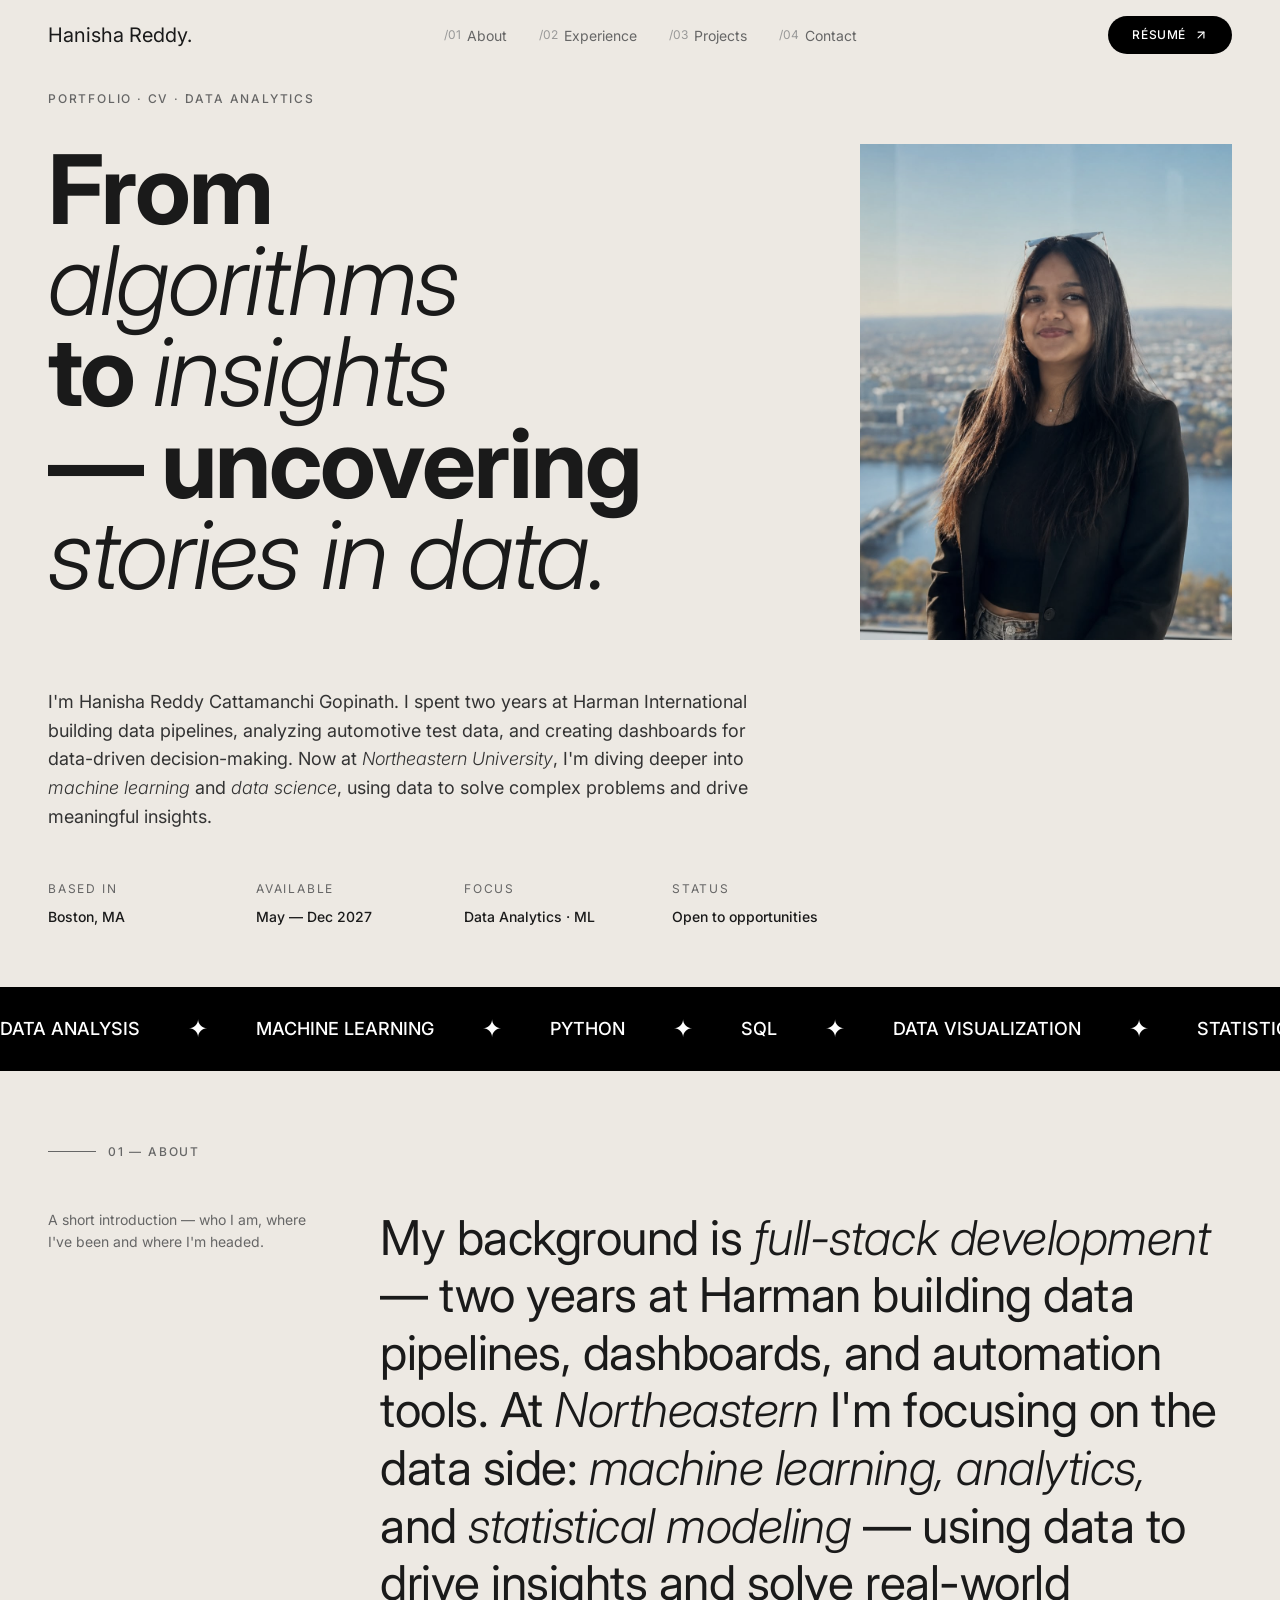
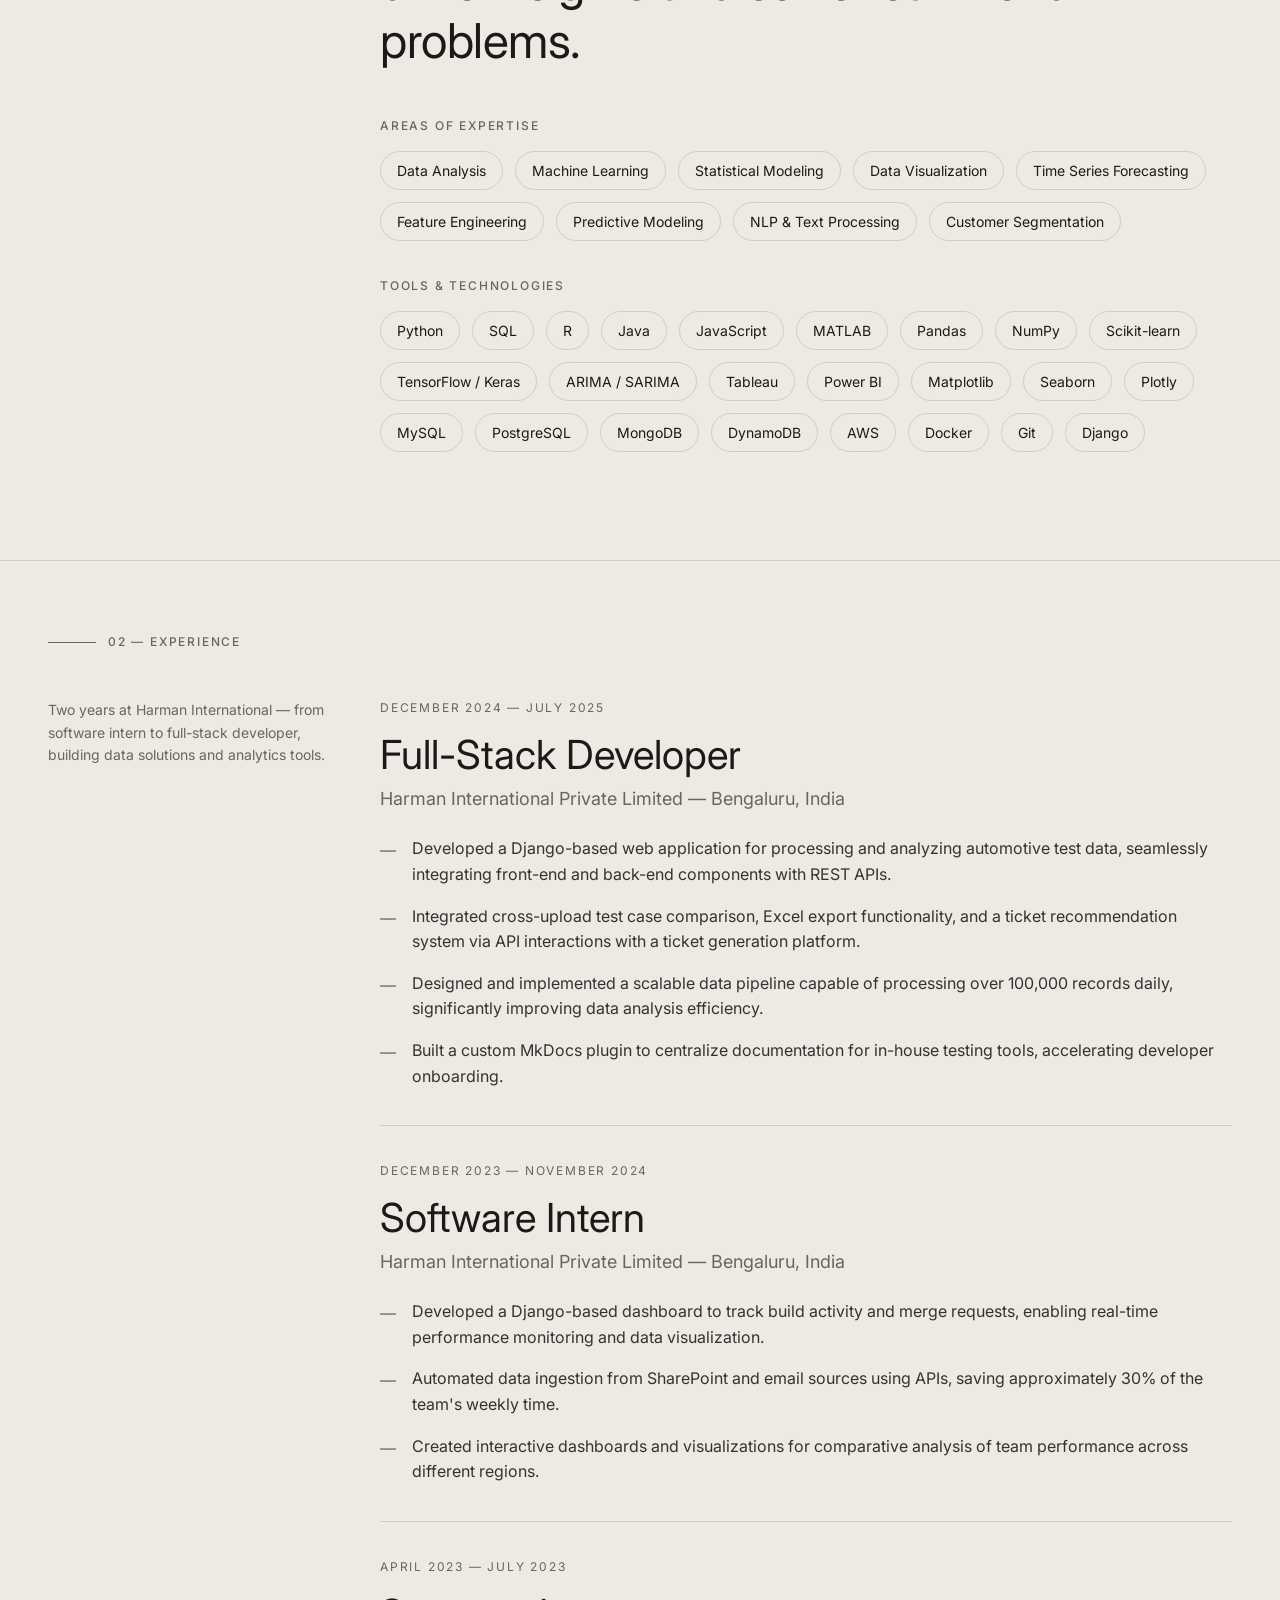
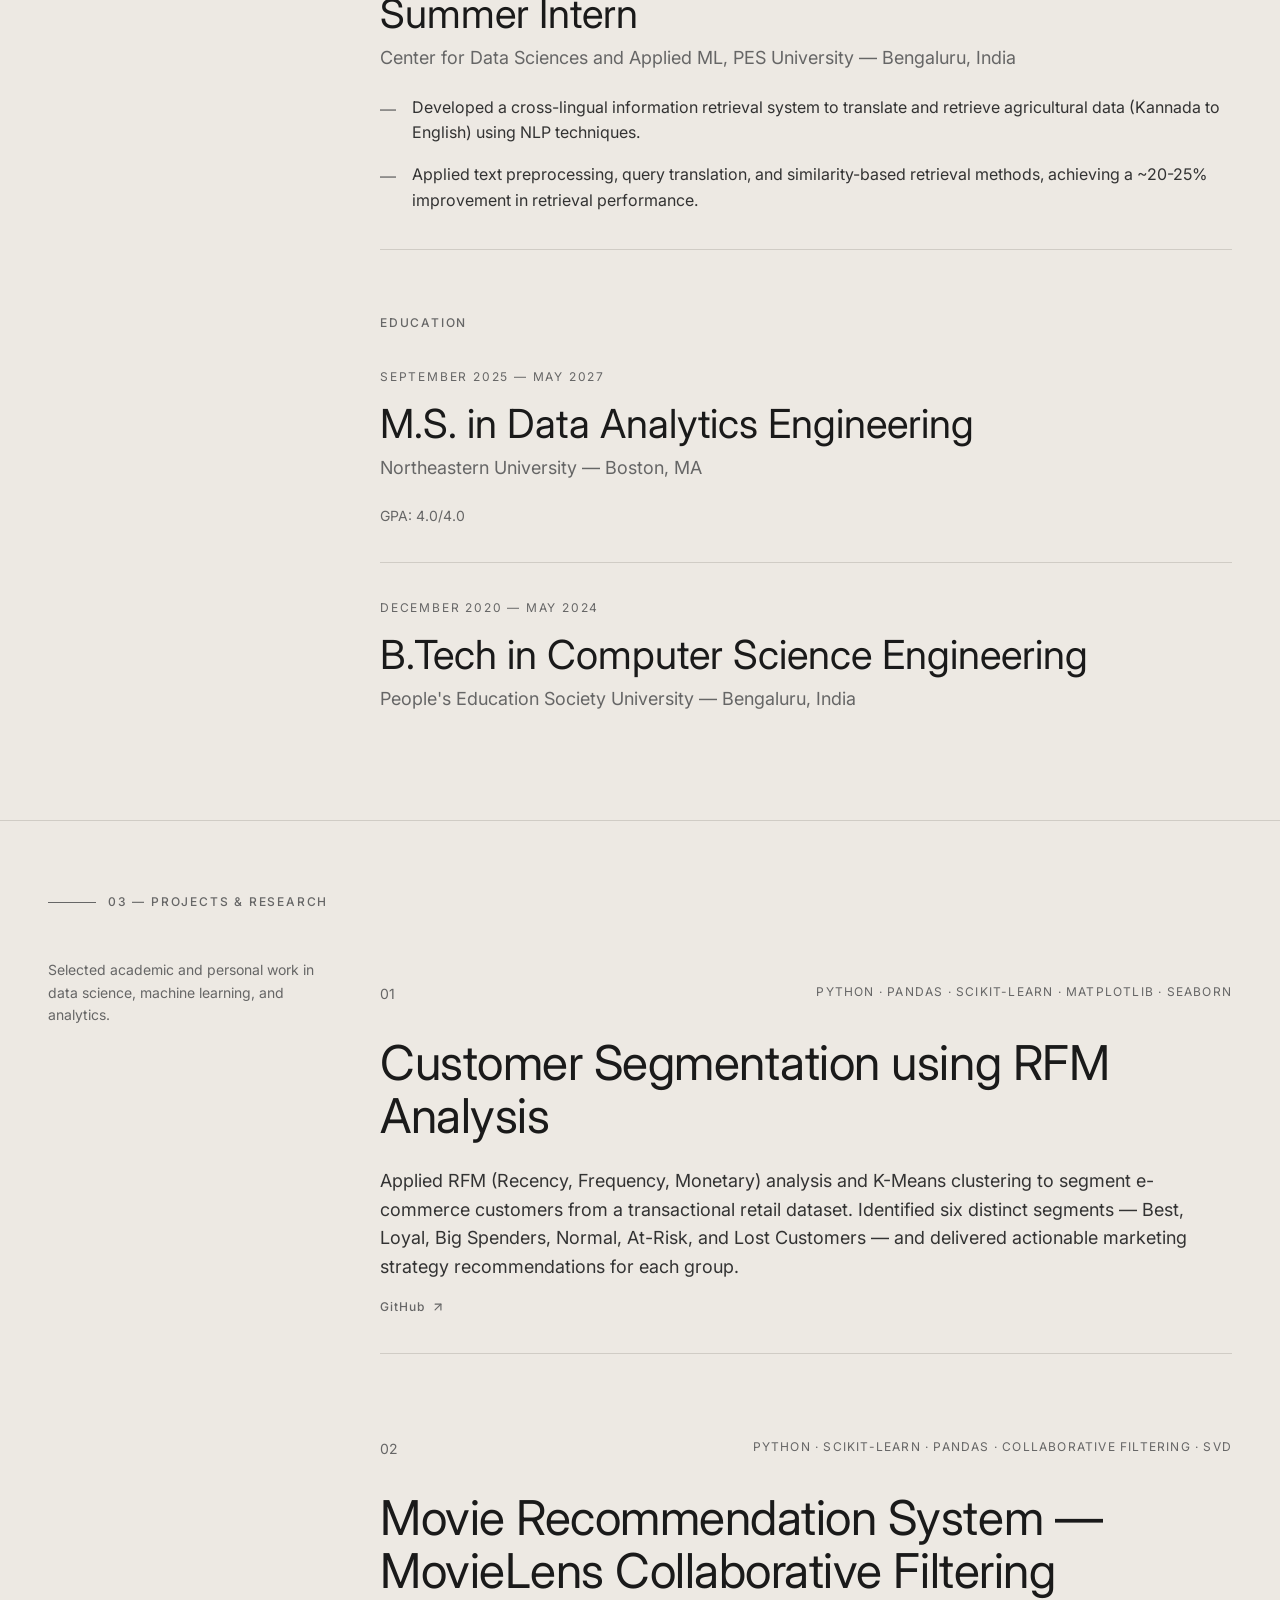
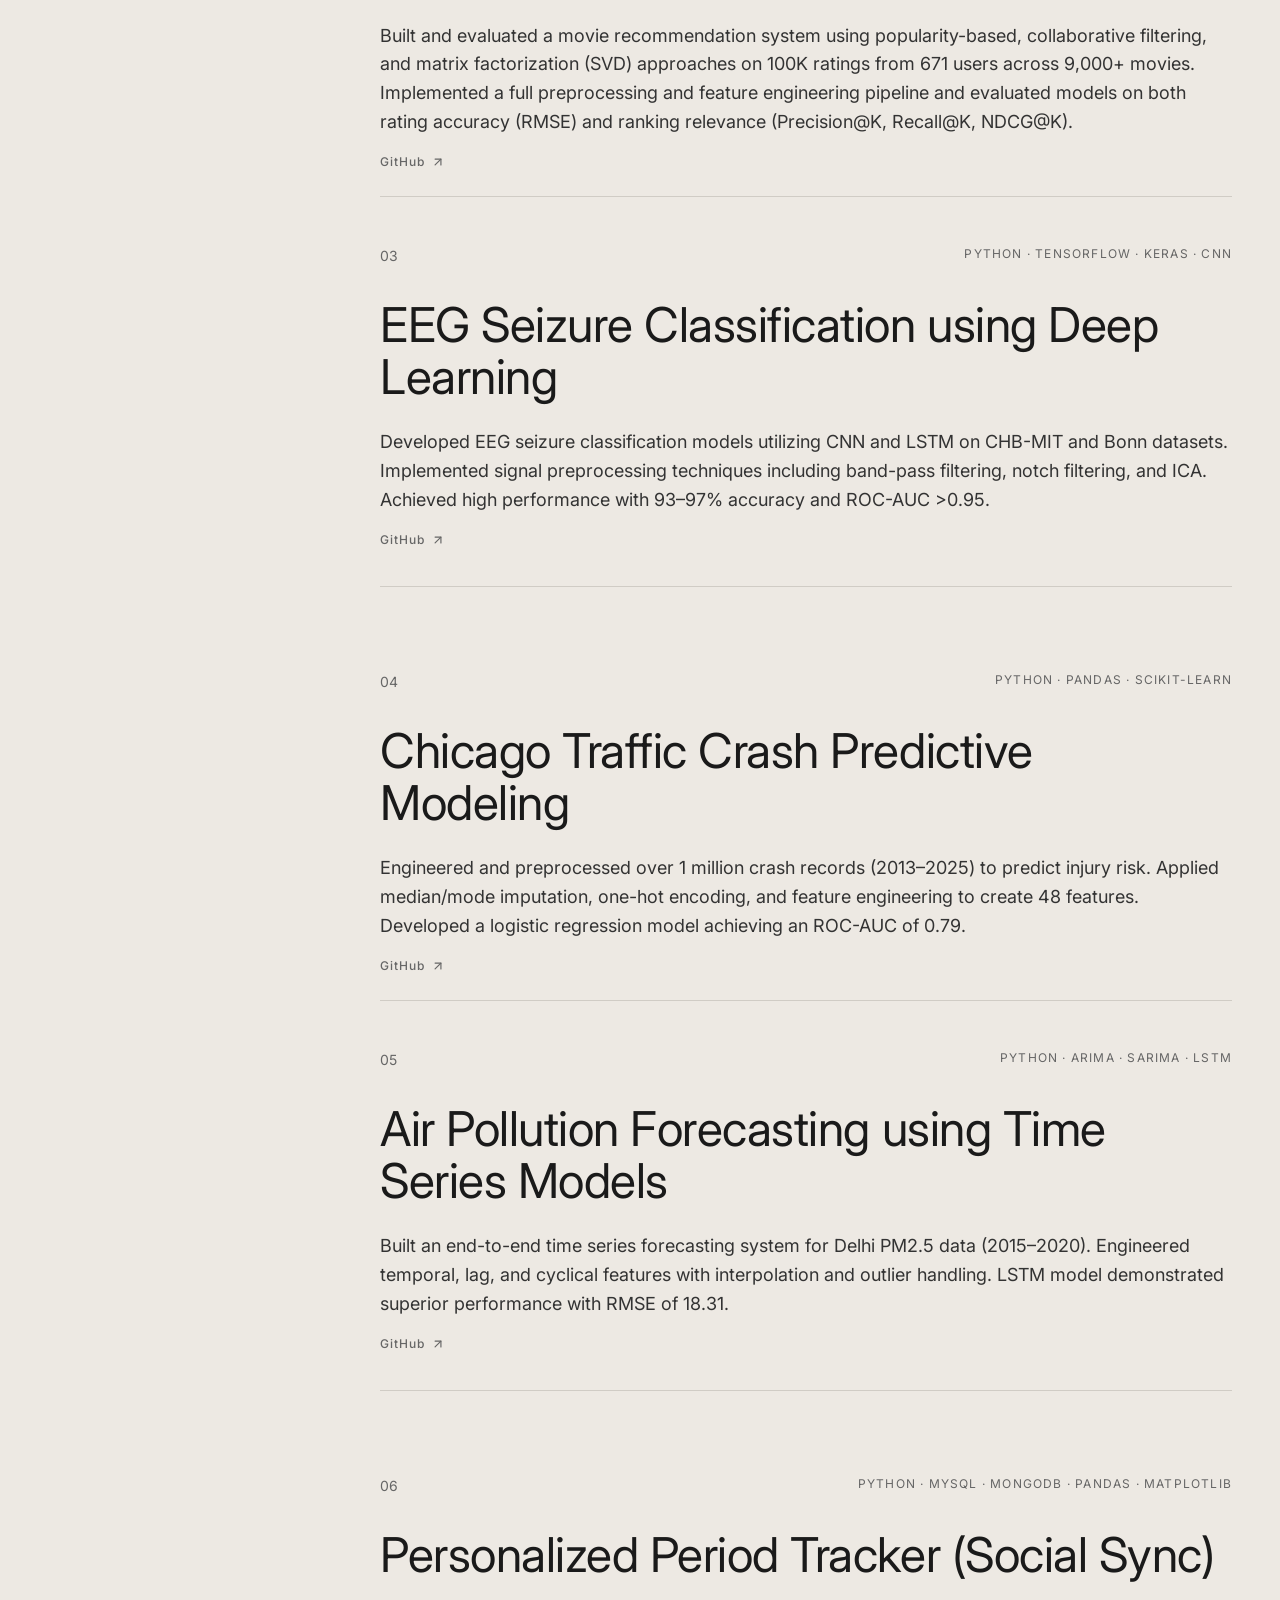
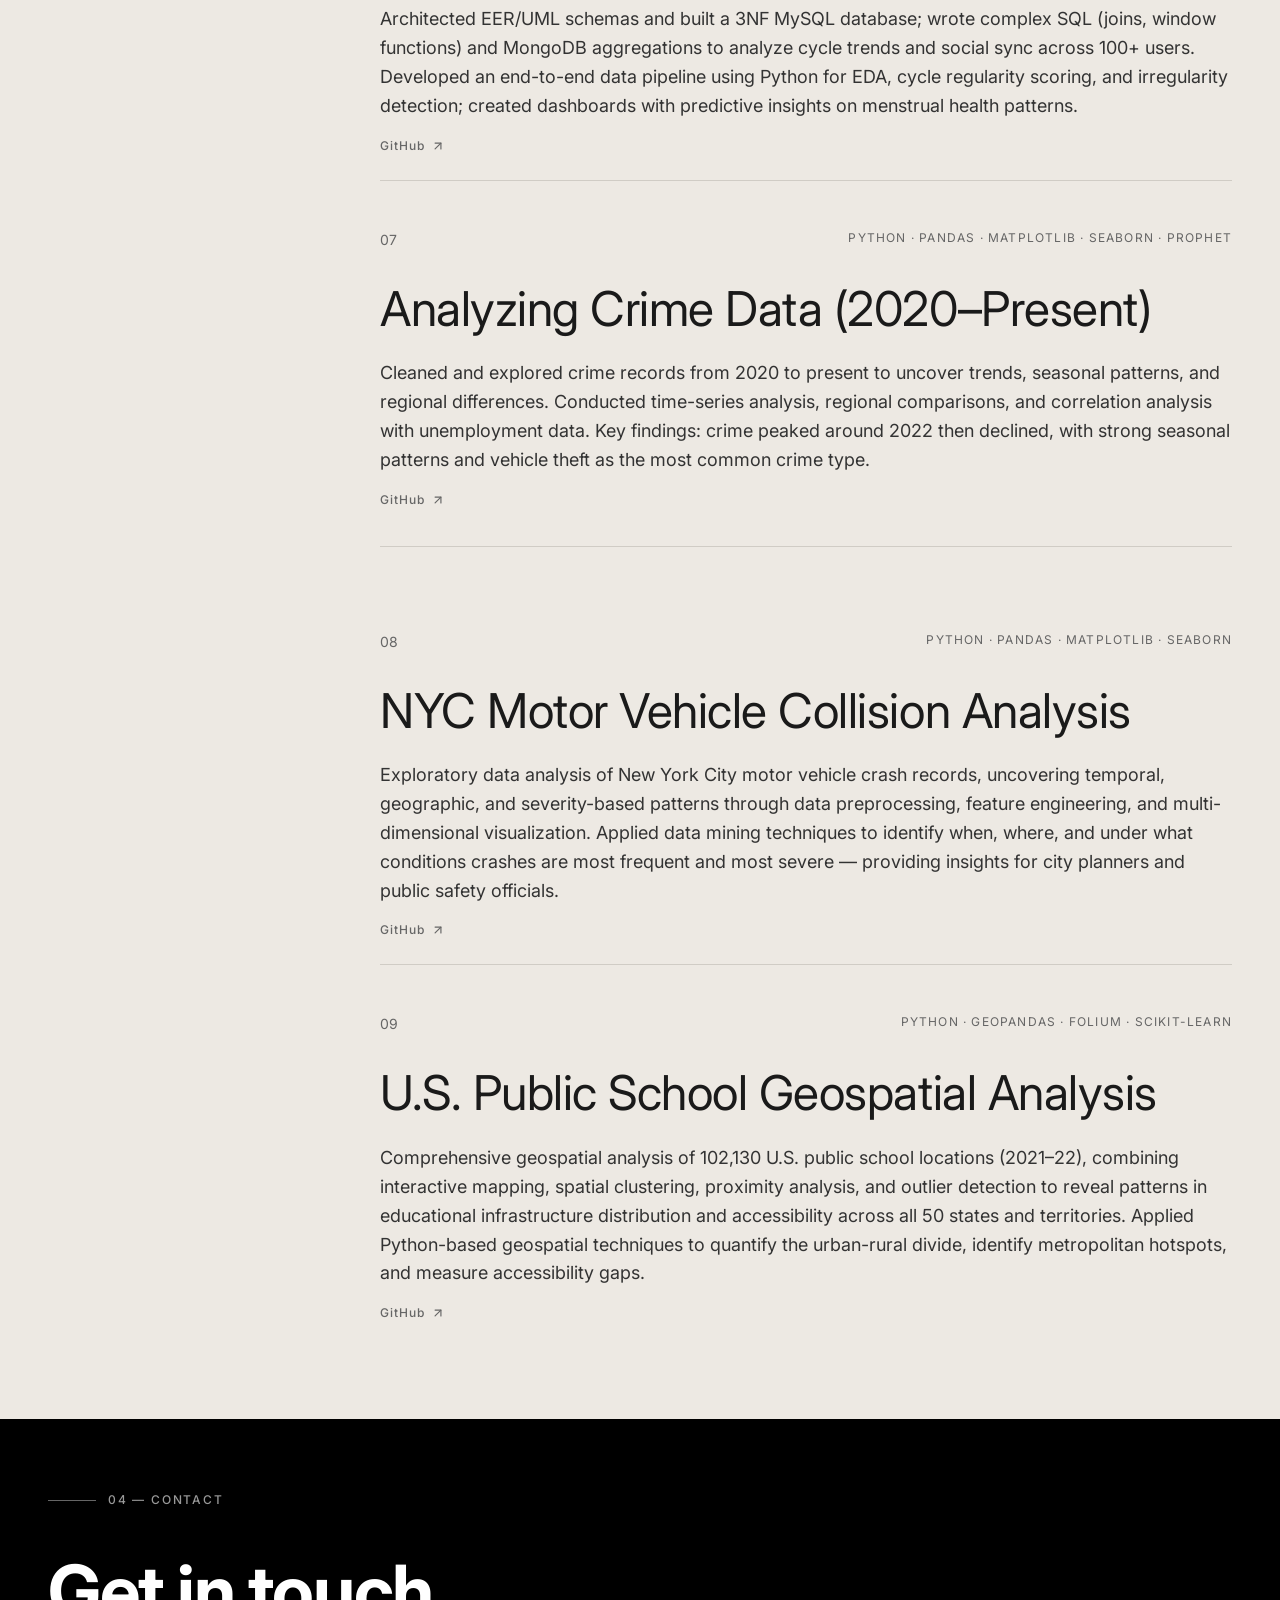
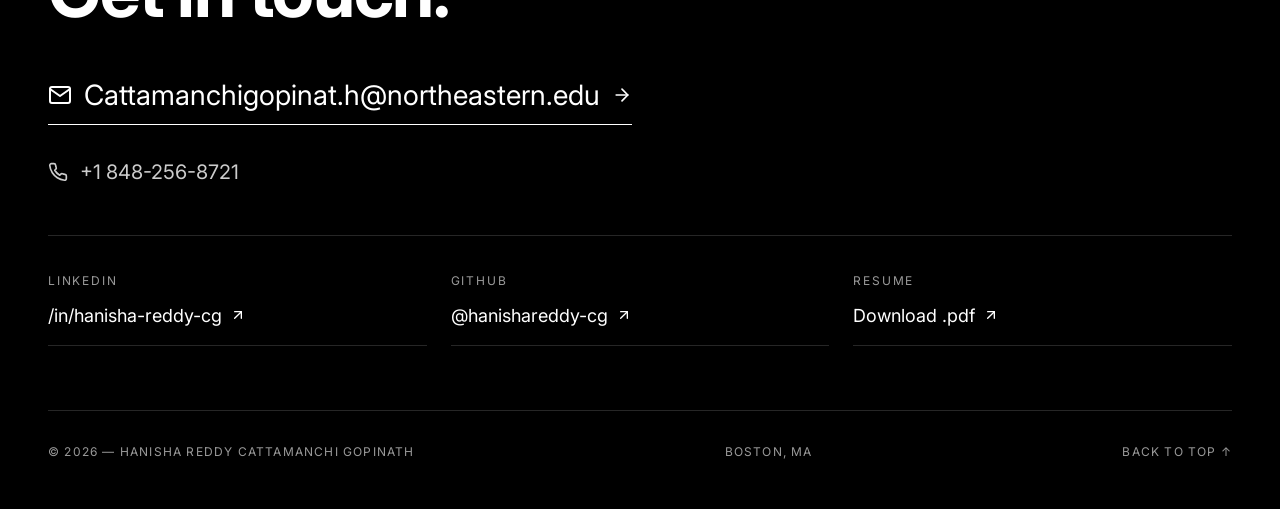
==== index.html @ 9034e862 "move portfolio files to root for GitHub Pages deployment Co-Authored-By: Claude Sonnet 4.6 <noreply@" ====
<!DOCTYPE html>
<html lang="en">
<head>
    <meta charset="UTF-8">
    <meta name="viewport" content="width=device-width, initial-scale=1.0">
    <title>Hanisha Reddy - Data Analyst Portfolio</title>
    <meta name="description" content="Portfolio of Hanisha Reddy Cattamanchi Gopinath - Data Analyst specializing in machine learning, data science, and analytics.">
    <link rel="preconnect" href="https://fonts.googleapis.com">
    <link rel="preconnect" href="https://fonts.gstatic.com" crossorigin>
    <link href="https://fonts.googleapis.com/css2?family=Inter:wght@300;400;500;600;700&display=swap" rel="stylesheet">
    <link rel="stylesheet" href="styles.css">
</head>
<body>
    <!-- Header / Navigation -->
    <header class="header" id="header">
        <div class="container header-container">
            <a href="#hero" class="logo">Hanisha Reddy.</a>
            
            <nav class="nav">
                <a href="#about" class="nav-link"><span class="nav-num">/01</span> About</a>
                <a href="#experience" class="nav-link"><span class="nav-num">/02</span> Experience</a>
                <a href="#projects" class="nav-link"><span class="nav-num">/03</span> Projects</a>
                <a href="#contact" class="nav-link"><span class="nav-num">/04</span> Contact</a>
            </nav>

            <a href="https://customer-assets.emergentagent.com/job_d08319c1-1074-4a53-8b19-c51284818626/artifacts/e2f3wlxn_Resume.pdf" target="_blank" class="resume-btn">
                RÉSUMÉ
                <svg xmlns="http://www.w3.org/2000/svg" width="14" height="14" viewBox="0 0 24 24" fill="none" stroke="currentColor" stroke-width="2" stroke-linecap="round" stroke-linejoin="round"><line x1="7" y1="17" x2="17" y2="7"></line><polyline points="7 7 17 7 17 17"></polyline></svg>
            </a>

            <button class="mobile-menu-btn" id="mobileMenuBtn" aria-label="Toggle Menu">
                <span></span>
                <span></span>
                <span></span>
            </button>
        </div>

        <nav class="mobile-nav" id="mobileNav">
            <a href="#about" class="nav-link"><span class="nav-num">/01</span> About</a>
            <a href="#experience" class="nav-link"><span class="nav-num">/02</span> Experience</a>
            <a href="#projects" class="nav-link"><span class="nav-num">/03</span> Projects</a>
            <a href="#contact" class="nav-link"><span class="nav-num">/04</span> Contact</a>
        </nav>
    </header>

    <!-- Hero Section -->
    <section id="hero" class="hero">
        <div class="container">
            <p class="tagline hero-load hero-load-delay-1">PORTFOLIO · CV · DATA ANALYTICS</p>

            <div class="hero-grid hero-load hero-load-delay-2">
                <div class="hero-text">
                    <h1 class="hero-title">
                        From <span class="italic">algorithms</span><br>
                        to <span class="italic">insights</span><br>
                        — uncovering<br>
                        <span class="italic">stories in data.</span>
                    </h1>
                </div>

                <div class="hero-image">
                    <div class="image-frame">
                        <img src="profile.jpg" alt="Hanisha Reddy">
                    </div>
                </div>
            </div>

            <div class="hero-bio hero-load hero-load-delay-3">
                <p>
                    I'm Hanisha Reddy Cattamanchi Gopinath. I spent two years at Harman International building data pipelines,
                    analyzing automotive test data, and creating dashboards for data-driven decision-making. Now at
                    <span class="italic">Northeastern University</span>, I'm diving deeper into
                    <span class="italic">machine learning</span> and <span class="italic">data science</span>,
                    using data to solve complex problems and drive meaningful insights.
                </p>
            </div>

            <div class="info-grid hero-load hero-load-delay-4">
                <div class="info-item">
                    <p class="info-label">BASED IN</p>
                    <p class="info-value">Boston, MA</p>
                </div>
                <div class="info-item">
                    <p class="info-label">AVAILABLE</p>
                    <p class="info-value">May — Dec 2027</p>
                </div>
                <div class="info-item">
                    <p class="info-label">FOCUS</p>
                    <p class="info-value">Data Analytics · ML</p>
                </div>
                <div class="info-item">
                    <p class="info-label">STATUS</p>
                    <p class="info-value">Open to opportunities</p>
                </div>
            </div>
        </div>
    </section>

    <!-- Marquee -->
    <div class="marquee-container">
        <div class="marquee">
            <div class="marquee-content">
                <span>DATA ANALYSIS</span><span class="separator">✦</span>
                <span>MACHINE LEARNING</span><span class="separator">✦</span>
                <span>PYTHON</span><span class="separator">✦</span>
                <span>SQL</span><span class="separator">✦</span>
                <span>DATA VISUALIZATION</span><span class="separator">✦</span>
                <span>STATISTICAL MODELING</span><span class="separator">✦</span>
                <span>DEEP LEARNING</span><span class="separator">✦</span>
                <span>TIME SERIES FORECASTING</span><span class="separator">✦</span>
            </div>
            <div class="marquee-content" aria-hidden="true">
                <span>DATA ANALYSIS</span><span class="separator">✦</span>
                <span>MACHINE LEARNING</span><span class="separator">✦</span>
                <span>PYTHON</span><span class="separator">✦</span>
                <span>SQL</span><span class="separator">✦</span>
                <span>DATA VISUALIZATION</span><span class="separator">✦</span>
                <span>STATISTICAL MODELING</span><span class="separator">✦</span>
                <span>DEEP LEARNING</span><span class="separator">✦</span>
                <span>TIME SERIES FORECASTING</span><span class="separator">✦</span>
            </div>
        </div>
    </div>

    <!-- About Section -->
    <section id="about" class="section">
        <div class="container">
            <div class="section-header">
                <span class="section-line"></span>
                <span class="section-num">01 — ABOUT</span>
            </div>

            <div class="section-grid">
                <div class="section-intro">
                    <p>A short introduction — who I am, where I've been and where I'm headed.</p>
                </div>

                <div class="section-content">
                    <p class="large-text">
                        My background is <span class="italic">full-stack development</span> — 
                        two years at Harman building data pipelines, dashboards, and automation tools. 
                        At <span class="italic">Northeastern</span> I'm focusing on the data side: 
                        <span class="italic">machine learning, analytics,</span> and 
                        <span class="italic">statistical modeling</span> — 
                        using data to drive insights and solve real-world problems.
                    </p>

                    <div class="skills-group">
                        <h3 class="skills-title">AREAS OF EXPERTISE</h3>
                        <div class="pills">
                            <span class="pill">Data Analysis</span>
                            <span class="pill">Machine Learning</span>
                            <span class="pill">Statistical Modeling</span>
                            <span class="pill">Data Visualization</span>
                            <span class="pill">Time Series Forecasting</span>
                            <span class="pill">Feature Engineering</span>
                            <span class="pill">Predictive Modeling</span>
                            <span class="pill">NLP & Text Processing</span>
                            <span class="pill">Customer Segmentation</span>
                        </div>
                    </div>

                    <div class="skills-group">
                        <h3 class="skills-title">TOOLS & TECHNOLOGIES</h3>
                        <div class="pills">
                            <span class="pill">Python</span>
                            <span class="pill">SQL</span>
                            <span class="pill">R</span>
                            <span class="pill">Java</span>
                            <span class="pill">JavaScript</span>
                            <span class="pill">MATLAB</span>
                            <span class="pill">Pandas</span>
                            <span class="pill">NumPy</span>
                            <span class="pill">Scikit-learn</span>
                            <span class="pill">TensorFlow / Keras</span>
                            <span class="pill">ARIMA / SARIMA</span>
                            <span class="pill">Tableau</span>
                            <span class="pill">Power BI</span>
                            <span class="pill">Matplotlib</span>
                            <span class="pill">Seaborn</span>
                            <span class="pill">Plotly</span>
                            <span class="pill">MySQL</span>
                            <span class="pill">PostgreSQL</span>
                            <span class="pill">MongoDB</span>
                            <span class="pill">DynamoDB</span>
                            <span class="pill">AWS</span>
                            <span class="pill">Docker</span>
                            <span class="pill">Git</span>
                            <span class="pill">Django</span>
                        </div>
                    </div>
                </div>
            </div>
        </div>
    </section>

    <!-- Experience Section -->
    <section id="experience" class="section">
        <div class="container">
            <div class="section-header">
                <span class="section-line"></span>
                <span class="section-num">02 — EXPERIENCE</span>
            </div>

            <div class="section-grid">
                <div class="section-intro">
                    <p>Two years at Harman International — from software intern to full-stack developer, building data solutions and analytics tools.</p>
                </div>

                <div class="section-content">
                    <div class="timeline-item">
                        <p class="timeline-date">DECEMBER 2024 — JULY 2025</p>
                        <h3 class="timeline-title">Full-Stack Developer</h3>
                        <p class="timeline-company">Harman International Private Limited — Bengaluru, India</p>
                        <ul class="timeline-list">
                            <li><span class="dash">—</span> Developed a Django-based web application for processing and analyzing automotive test data, seamlessly integrating front-end and back-end components with REST APIs.</li>
                            <li><span class="dash">—</span> Integrated cross-upload test case comparison, Excel export functionality, and a ticket recommendation system via API interactions with a ticket generation platform.</li>
                            <li><span class="dash">—</span> Designed and implemented a scalable data pipeline capable of processing over 100,000 records daily, significantly improving data analysis efficiency.</li>
                            <li><span class="dash">—</span> Built a custom MkDocs plugin to centralize documentation for in-house testing tools, accelerating developer onboarding.</li>
                        </ul>
                        <div class="divider"></div>
                    </div>

                    <div class="timeline-item">
                        <p class="timeline-date">DECEMBER 2023 — NOVEMBER 2024</p>
                        <h3 class="timeline-title">Software Intern</h3>
                        <p class="timeline-company">Harman International Private Limited — Bengaluru, India</p>
                        <ul class="timeline-list">
                            <li><span class="dash">—</span> Developed a Django-based dashboard to track build activity and merge requests, enabling real-time performance monitoring and data visualization.</li>
                            <li><span class="dash">—</span> Automated data ingestion from SharePoint and email sources using APIs, saving approximately 30% of the team's weekly time.</li>
                            <li><span class="dash">—</span> Created interactive dashboards and visualizations for comparative analysis of team performance across different regions.</li>
                        </ul>
                        <div class="divider"></div>
                    </div>

                    <div class="timeline-item">
                        <p class="timeline-date">APRIL 2023 — JULY 2023</p>
                        <h3 class="timeline-title">Summer Intern</h3>
                        <p class="timeline-company">Center for Data Sciences and Applied ML, PES University — Bengaluru, India</p>
                        <ul class="timeline-list">
                            <li><span class="dash">—</span> Developed a cross-lingual information retrieval system to translate and retrieve agricultural data (Kannada to English) using NLP techniques.</li>
                            <li><span class="dash">—</span> Applied text preprocessing, query translation, and similarity-based retrieval methods, achieving a ~20-25% improvement in retrieval performance.</li>
                        </ul>
                        <div class="divider"></div>
                    </div>

                    <div class="education-block">
                        <h3 class="education-header">EDUCATION</h3>

                        <div class="timeline-item">
                            <p class="timeline-date">SEPTEMBER 2025 — MAY 2027</p>
                            <h4 class="timeline-title">M.S. in Data Analytics Engineering</h4>
                            <p class="timeline-company">Northeastern University — Boston, MA</p>
                            <p class="timeline-detail">GPA: 4.0/4.0</p>
                            <div class="divider"></div>
                        </div>

                        <div class="timeline-item">
                            <p class="timeline-date">DECEMBER 2020 — MAY 2024</p>
                            <h4 class="timeline-title">B.Tech in Computer Science Engineering</h4>
                            <p class="timeline-company">People's Education Society University — Bengaluru, India</p>
                        </div>
                    </div>
                </div>
            </div>
        </div>
    </section>

    <!-- Projects Section -->
    <section id="projects" class="section">
        <div class="container">
            <div class="section-header">
                <span class="section-line"></span>
                <span class="section-num">03 — PROJECTS & RESEARCH</span>
            </div>

            <div class="section-grid">
                <div class="section-intro">
                    <p>Selected academic and personal work in data science, machine learning, and analytics.</p>
                </div>

                <div class="section-content">
                    <div class="project-card project-dark">
                        <div class="project-header">
                            <span class="project-num">01</span>
                            <div class="project-meta">
                                <p class="project-tech">PYTHON · PANDAS · SCIKIT-LEARN · MATPLOTLIB · SEABORN</p>
                            </div>
                        </div>
                        <h3 class="project-title">Customer Segmentation using RFM Analysis</h3>
                        <p class="project-desc">
                            Applied RFM (Recency, Frequency, Monetary) analysis and K-Means clustering to segment e-commerce customers
                            from a transactional retail dataset. Identified six distinct segments — Best, Loyal, Big Spenders, Normal,
                            At-Risk, and Lost Customers — and delivered actionable marketing strategy recommendations for each group.
                        </p>
                        <a href="https://github.com/hanishareddy-cg/Customer-Segmentation-using-RFM-Analysis" target="_blank" class="project-link">
                            GitHub
                            <svg xmlns="http://www.w3.org/2000/svg" width="14" height="14" viewBox="0 0 24 24" fill="none" stroke="currentColor" stroke-width="2" stroke-linecap="round" stroke-linejoin="round"><line x1="7" y1="17" x2="17" y2="7"></line><polyline points="7 7 17 7 17 17"></polyline></svg>
                        </a>
                        <div class="divider"></div>
                    </div>

                    <div class="project-card project-light">
                        <div class="project-header">
                            <span class="project-num">02</span>
                            <div class="project-meta">
                                <p class="project-tech">PYTHON · SCIKIT-LEARN · PANDAS · COLLABORATIVE FILTERING · SVD</p>
                            </div>
                        </div>
                        <h3 class="project-title">Movie Recommendation System — MovieLens Collaborative Filtering</h3>
                        <p class="project-desc">
                            Built and evaluated a movie recommendation system using popularity-based, collaborative filtering, and matrix
                            factorization (SVD) approaches on 100K ratings from 671 users across 9,000+ movies. Implemented a full
                            preprocessing and feature engineering pipeline and evaluated models on both rating accuracy (RMSE) and
                            ranking relevance (Precision@K, Recall@K, NDCG@K).
                        </p>
                        <a href="https://github.com/hanishareddy-cg/Movie-Recommendation-System---MovieLens-Collaborative-Filtering" target="_blank" class="project-link">
                            GitHub
                            <svg xmlns="http://www.w3.org/2000/svg" width="14" height="14" viewBox="0 0 24 24" fill="none" stroke="currentColor" stroke-width="2" stroke-linecap="round" stroke-linejoin="round"><line x1="7" y1="17" x2="17" y2="7"></line><polyline points="7 7 17 7 17 17"></polyline></svg>
                        </a>
                        <div class="divider"></div>
                    </div>

                    <div class="project-card project-dark">
                        <div class="project-header">
                            <span class="project-num">03</span>
                            <div class="project-meta">
                                <p class="project-tech">PYTHON · TENSORFLOW · KERAS · CNN</p>
                            </div>
                        </div>
                        <h3 class="project-title">EEG Seizure Classification using Deep Learning</h3>
                        <p class="project-desc">
                            Developed EEG seizure classification models utilizing CNN and LSTM on CHB-MIT and Bonn datasets.
                            Implemented signal preprocessing techniques including band-pass filtering, notch filtering, and ICA.
                            Achieved high performance with 93–97% accuracy and ROC-AUC >0.95.
                        </p>
                        <a href="https://github.com/hanishareddy-cg/EEG-Seizure-Classification-Model" target="_blank" class="project-link">
                            GitHub
                            <svg xmlns="http://www.w3.org/2000/svg" width="14" height="14" viewBox="0 0 24 24" fill="none" stroke="currentColor" stroke-width="2" stroke-linecap="round" stroke-linejoin="round"><line x1="7" y1="17" x2="17" y2="7"></line><polyline points="7 7 17 7 17 17"></polyline></svg>
                        </a>
                        <div class="divider"></div>
                    </div>

                    <div class="project-card project-light">
                        <div class="project-header">
                            <span class="project-num">04</span>
                            <div class="project-meta">
                                <p class="project-tech">PYTHON · PANDAS · SCIKIT-LEARN</p>
                            </div>
                        </div>
                        <h3 class="project-title">Chicago Traffic Crash Predictive Modeling</h3>
                        <p class="project-desc">
                            Engineered and preprocessed over 1 million crash records (2013–2025) to predict injury risk.
                            Applied median/mode imputation, one-hot encoding, and feature engineering to create 48 features.
                            Developed a logistic regression model achieving an ROC-AUC of 0.79.
                        </p>
                        <a href="https://github.com/hanishareddy-cg/Chicago-Traffic-Crash-Analysis-Injury-Risk-Modeling-EDA" target="_blank" class="project-link">
                            GitHub
                            <svg xmlns="http://www.w3.org/2000/svg" width="14" height="14" viewBox="0 0 24 24" fill="none" stroke="currentColor" stroke-width="2" stroke-linecap="round" stroke-linejoin="round"><line x1="7" y1="17" x2="17" y2="7"></line><polyline points="7 7 17 7 17 17"></polyline></svg>
                        </a>
                        <div class="divider"></div>
                    </div>

                    <div class="project-card project-dark">
                        <div class="project-header">
                            <span class="project-num">05</span>
                            <div class="project-meta">
                                <p class="project-tech">PYTHON · ARIMA · SARIMA · LSTM</p>
                            </div>
                        </div>
                        <h3 class="project-title">Air Pollution Forecasting using Time Series Models</h3>
                        <p class="project-desc">
                            Built an end-to-end time series forecasting system for Delhi PM2.5 data (2015–2020).
                            Engineered temporal, lag, and cyclical features with interpolation and outlier handling.
                            LSTM model demonstrated superior performance with RMSE of 18.31.
                        </p>
                        <a href="https://github.com/hanishareddy-cg/Air-Pollution-Forecasting---Delhi-PM2.5-Time-Series-Analysis" target="_blank" class="project-link">
                            GitHub
                            <svg xmlns="http://www.w3.org/2000/svg" width="14" height="14" viewBox="0 0 24 24" fill="none" stroke="currentColor" stroke-width="2" stroke-linecap="round" stroke-linejoin="round"><line x1="7" y1="17" x2="17" y2="7"></line><polyline points="7 7 17 7 17 17"></polyline></svg>
                        </a>
                        <div class="divider"></div>
                    </div>

                    <div class="project-card project-light">
                        <div class="project-header">
                            <span class="project-num">06</span>
                            <div class="project-meta">
                                <p class="project-tech">PYTHON · MYSQL · MONGODB · PANDAS · MATPLOTLIB</p>
                            </div>
                        </div>
                        <h3 class="project-title">Personalized Period Tracker (Social Sync)</h3>
                        <p class="project-desc">
                            Architected EER/UML schemas and built a 3NF MySQL database; wrote complex SQL (joins, window functions)
                            and MongoDB aggregations to analyze cycle trends and social sync across 100+ users.
                            Developed an end-to-end data pipeline using Python for EDA, cycle regularity scoring, and irregularity detection;
                            created dashboards with predictive insights on menstrual health patterns.
                        </p>
                        <a href="https://github.com/hanishareddy-cg" target="_blank" class="project-link">
                            GitHub
                            <svg xmlns="http://www.w3.org/2000/svg" width="14" height="14" viewBox="0 0 24 24" fill="none" stroke="currentColor" stroke-width="2" stroke-linecap="round" stroke-linejoin="round"><line x1="7" y1="17" x2="17" y2="7"></line><polyline points="7 7 17 7 17 17"></polyline></svg>
                        </a>
                        <div class="divider"></div>
                    </div>

                    <div class="project-card project-dark">
                        <div class="project-header">
                            <span class="project-num">07</span>
                            <div class="project-meta">
                                <p class="project-tech">PYTHON · PANDAS · MATPLOTLIB · SEABORN · PROPHET</p>
                            </div>
                        </div>
                        <h3 class="project-title">Analyzing Crime Data (2020–Present)</h3>
                        <p class="project-desc">
                            Cleaned and explored crime records from 2020 to present to uncover trends, seasonal patterns, and regional differences.
                            Conducted time-series analysis, regional comparisons, and correlation analysis with unemployment data.
                            Key findings: crime peaked around 2022 then declined, with strong seasonal patterns and vehicle theft as the most common crime type.
                        </p>
                        <a href="https://github.com/hanishareddy-cg/Analyzing-Crime-Data-From-2020---Present" target="_blank" class="project-link">
                            GitHub
                            <svg xmlns="http://www.w3.org/2000/svg" width="14" height="14" viewBox="0 0 24 24" fill="none" stroke="currentColor" stroke-width="2" stroke-linecap="round" stroke-linejoin="round"><line x1="7" y1="17" x2="17" y2="7"></line><polyline points="7 7 17 7 17 17"></polyline></svg>
                        </a>
                        <div class="divider"></div>
                    </div>

                    <div class="project-card project-light">
                        <div class="project-header">
                            <span class="project-num">08</span>
                            <div class="project-meta">
                                <p class="project-tech">PYTHON · PANDAS · MATPLOTLIB · SEABORN</p>
                            </div>
                        </div>
                        <h3 class="project-title">NYC Motor Vehicle Collision Analysis</h3>
                        <p class="project-desc">
                            Exploratory data analysis of New York City motor vehicle crash records, uncovering temporal, geographic,
                            and severity-based patterns through data preprocessing, feature engineering, and multi-dimensional visualization.
                            Applied data mining techniques to identify when, where, and under what conditions crashes are most frequent
                            and most severe — providing insights for city planners and public safety officials.
                        </p>
                        <a href="https://github.com/hanishareddy-cg/NYC-Motor-Vehicle-Collision-Analysis-EDA-Crash-Severity-Visualization" target="_blank" class="project-link">
                            GitHub
                            <svg xmlns="http://www.w3.org/2000/svg" width="14" height="14" viewBox="0 0 24 24" fill="none" stroke="currentColor" stroke-width="2" stroke-linecap="round" stroke-linejoin="round"><line x1="7" y1="17" x2="17" y2="7"></line><polyline points="7 7 17 7 17 17"></polyline></svg>
                        </a>
                        <div class="divider"></div>
                    </div>

                    <div class="project-card project-dark">
                        <div class="project-header">
                            <span class="project-num">09</span>
                            <div class="project-meta">
                                <p class="project-tech">PYTHON · GEOPANDAS · FOLIUM · SCIKIT-LEARN</p>
                            </div>
                        </div>
                        <h3 class="project-title">U.S. Public School Geospatial Analysis</h3>
                        <p class="project-desc">
                            Comprehensive geospatial analysis of 102,130 U.S. public school locations (2021–22), combining interactive mapping,
                            spatial clustering, proximity analysis, and outlier detection to reveal patterns in educational infrastructure
                            distribution and accessibility across all 50 states and territories. Applied Python-based geospatial techniques
                            to quantify the urban-rural divide, identify metropolitan hotspots, and measure accessibility gaps.
                        </p>
                        <a href="https://github.com/hanishareddy-cg/U.S.-Public-School-Geospatial-Analysis-Distribution-Clustering-Accessibility" target="_blank" class="project-link">
                            GitHub
                            <svg xmlns="http://www.w3.org/2000/svg" width="14" height="14" viewBox="0 0 24 24" fill="none" stroke="currentColor" stroke-width="2" stroke-linecap="round" stroke-linejoin="round"><line x1="7" y1="17" x2="17" y2="7"></line><polyline points="7 7 17 7 17 17"></polyline></svg>
                        </a>
                    </div>
                </div>
            </div>
        </div>
    </section>

    <!-- Contact Section -->
    <section id="contact" class="contact-section">
        <div class="container">
            <div class="section-header dark">
                <span class="section-line"></span>
                <span class="section-num">04 — CONTACT</span>
            </div>

            <h2 class="contact-title">Get in touch.</h2>

            <div class="contact-info">
                <a href="mailto:Cattamanchigopinat.h@northeastern.edu" class="contact-email">
                    <svg xmlns="http://www.w3.org/2000/svg" width="24" height="24" viewBox="0 0 24 24" fill="none" stroke="currentColor" stroke-width="2" stroke-linecap="round" stroke-linejoin="round"><path d="M4 4h16c1.1 0 2 .9 2 2v12c0 1.1-.9 2-2 2H4c-1.1 0-2-.9-2-2V6c0-1.1.9-2 2-2z"></path><polyline points="22,6 12,13 2,6"></polyline></svg>
                    <span>Cattamanchigopinat.h@northeastern.edu</span>
                    <svg xmlns="http://www.w3.org/2000/svg" width="20" height="20" viewBox="0 0 24 24" fill="none" stroke="currentColor" stroke-width="2" stroke-linecap="round" stroke-linejoin="round"><line x1="5" y1="12" x2="19" y2="12"></line><polyline points="12 5 19 12 12 19"></polyline></svg>
                </a>

                <a href="tel:+18482568721" class="contact-phone">
                    <svg xmlns="http://www.w3.org/2000/svg" width="20" height="20" viewBox="0 0 24 24" fill="none" stroke="currentColor" stroke-width="2" stroke-linecap="round" stroke-linejoin="round"><path d="M22 16.92v3a2 2 0 0 1-2.18 2 19.79 19.79 0 0 1-8.63-3.07 19.5 19.5 0 0 1-6-6 19.79 19.79 0 0 1-3.07-8.67A2 2 0 0 1 4.11 2h3a2 2 0 0 1 2 1.72 12.84 12.84 0 0 0 .7 2.81 2 2 0 0 1-.45 2.11L8.09 9.91a16 16 0 0 0 6 6l1.27-1.27a2 2 0 0 1 2.11-.45 12.84 12.84 0 0 0 2.81.7A2 2 0 0 1 22 16.92z"></path></svg>
                    <span>+1 848-256-8721</span>
                </a>
            </div>

            <div class="divider dark-divider"></div>

            <div class="contact-links">
                <div class="contact-link-item">
                    <p class="link-label">LINKEDIN</p>
                    <a href="https://www.linkedin.com/in/hanisha-reddy-cg/" target="_blank" class="link-value">
                        /in/hanisha-reddy-cg
                        <svg xmlns="http://www.w3.org/2000/svg" width="16" height="16" viewBox="0 0 24 24" fill="none" stroke="currentColor" stroke-width="2" stroke-linecap="round" stroke-linejoin="round"><line x1="7" y1="17" x2="17" y2="7"></line><polyline points="7 7 17 7 17 17"></polyline></svg>
                    </a>
                </div>

                <div class="contact-link-item">
                    <p class="link-label">GITHUB</p>
                    <a href="https://github.com/hanishareddy-cg" target="_blank" class="link-value">
                        @hanishareddy-cg
                        <svg xmlns="http://www.w3.org/2000/svg" width="16" height="16" viewBox="0 0 24 24" fill="none" stroke="currentColor" stroke-width="2" stroke-linecap="round" stroke-linejoin="round"><line x1="7" y1="17" x2="17" y2="7"></line><polyline points="7 7 17 7 17 17"></polyline></svg>
                    </a>
                </div>

                <div class="contact-link-item">
                    <p class="link-label">RESUME</p>
                    <a href="https://customer-assets.emergentagent.com/job_d08319c1-1074-4a53-8b19-c51284818626/artifacts/e2f3wlxn_Resume.pdf" target="_blank" class="link-value">
                        Download .pdf
                        <svg xmlns="http://www.w3.org/2000/svg" width="16" height="16" viewBox="0 0 24 24" fill="none" stroke="currentColor" stroke-width="2" stroke-linecap="round" stroke-linejoin="round"><line x1="7" y1="17" x2="17" y2="7"></line><polyline points="7 7 17 7 17 17"></polyline></svg>
                    </a>
                </div>
            </div>

            <div class="footer">
                <p>© <span id="currentYear"></span> — HANISHA REDDY CATTAMANCHI GOPINATH</p>
                <p>BOSTON, MA</p>
                <button onclick="window.scrollTo({top: 0, behavior: 'smooth'})" class="back-to-top">BACK TO TOP ↑</button>
            </div>
        </div>
    </section>

    <script src="script.js"></script>
</body>
</html>
---- styles.css ----
/* ========================================
   RESET & BASE STYLES
   ======================================== */
* {
    margin: 0;
    padding: 0;
    box-sizing: border-box;
}

html {
    scroll-behavior: smooth;
    font-size: 16px;
}

body {
    font-family: 'Inter', -apple-system, BlinkMacSystemFont, sans-serif;
    background-color: #EDE9E3;
    color: #1A1A1A;
    line-height: 1.5;
    -webkit-font-smoothing: antialiased;
    -moz-osx-font-smoothing: grayscale;
    overflow-x: hidden;
}

img {
    max-width: 100%;
    height: auto;
    display: block;
}

a {
    color: inherit;
    text-decoration: none;
}

ul {
    list-style: none;
}

/* ========================================
   LAYOUT
   ======================================== */
.container {
    max-width: 1400px;
    margin: 0 auto;
    padding: 0 24px;
}

@media (min-width: 1024px) {
    .container {
        padding: 0 48px;
    }
}

/* ========================================
   TYPOGRAPHY
   ======================================== */
.italic {
    font-style: italic;
    font-weight: 300;
}

/* ========================================
   SCROLL REVEAL
   ======================================== */
.reveal {
    opacity: 0;
    transform: translateY(28px);
    transition: opacity 0.7s cubic-bezier(0.22, 1, 0.36, 1),
                transform 0.7s cubic-bezier(0.22, 1, 0.36, 1);
}

.reveal.visible {
    opacity: 1;
    transform: translateY(0);
}

/* ========================================
   HERO LOAD ANIMATION
   ======================================== */
.hero-load {
    opacity: 0;
    transform: translateY(16px);
    animation: heroFadeUp 0.9s cubic-bezier(0.22, 1, 0.36, 1) forwards;
}

.hero-load-delay-1 { animation-delay: 0.1s; }
.hero-load-delay-2 { animation-delay: 0.25s; }
.hero-load-delay-3 { animation-delay: 0.4s; }
.hero-load-delay-4 { animation-delay: 0.55s; }

@keyframes heroFadeUp {
    to {
        opacity: 1;
        transform: translateY(0);
    }
}

/* ========================================
   HEADER & NAVIGATION
   ======================================== */
.header {
    position: fixed;
    top: 0;
    left: 0;
    right: 0;
    z-index: 100;
    background-color: #EDE9E3;
    transition: all 0.3s ease;
    padding: 16px 0;
}

.header.scrolled {
    background-color: rgba(237, 233, 227, 0.95);
    backdrop-filter: blur(10px);
    -webkit-backdrop-filter: blur(10px);
    border-bottom: 1px solid #D0CCC5;
    box-shadow: 0 1px 3px rgba(0, 0, 0, 0.05);
}

.header-container {
    display: flex;
    align-items: center;
    justify-content: space-between;
    gap: 24px;
}

.logo {
    font-size: 1.25rem;
    font-weight: 400;
    color: #1A1A1A;
    transition: opacity 0.2s ease;
}

.logo:hover {
    opacity: 0.7;
}

.nav {
    display: none;
    align-items: center;
    gap: 32px;
}

@media (min-width: 768px) {
    .nav {
        display: flex;
    }
}

.nav-link {
    font-size: 0.875rem;
    color: #666;
    transition: color 0.25s cubic-bezier(0.22, 1, 0.36, 1);
    display: flex;
    align-items: center;
    gap: 6px;
    position: relative;
}

.nav-link::after {
    content: '';
    position: absolute;
    bottom: -2px;
    left: 0;
    width: 0;
    height: 1px;
    background-color: #1A1A1A;
    transition: width 0.3s cubic-bezier(0.22, 1, 0.36, 1);
}

.nav-link:hover {
    color: #1A1A1A;
}

.nav-link:hover::after {
    width: 100%;
}

.nav-num {
    font-size: 0.75rem;
    color: #999;
}

.resume-btn {
    display: none;
    background-color: #000;
    color: #fff;
    padding: 10px 24px;
    border-radius: 999px;
    font-size: 0.75rem;
    font-weight: 500;
    letter-spacing: 0.05em;
    transition: opacity 0.25s cubic-bezier(0.22, 1, 0.36, 1),
                transform 0.25s cubic-bezier(0.22, 1, 0.36, 1);
    align-items: center;
    gap: 8px;
}

@media (min-width: 768px) {
    .resume-btn {
        display: inline-flex;
    }
}

.resume-btn:hover {
    opacity: 0.8;
    transform: translateY(-1px);
}

/* Mobile Menu */
.mobile-menu-btn {
    display: flex;
    flex-direction: column;
    justify-content: space-around;
    width: 30px;
    height: 30px;
    background: transparent;
    border: none;
    cursor: pointer;
    padding: 0;
    z-index: 101;
}

@media (min-width: 768px) {
    .mobile-menu-btn {
        display: none;
    }
}

.mobile-menu-btn span {
    width: 100%;
    height: 2px;
    background-color: #1A1A1A;
    transition: all 0.3s ease;
}

.mobile-menu-btn.active span:nth-child(1) {
    transform: rotate(45deg) translate(7px, 7px);
}

.mobile-menu-btn.active span:nth-child(2) {
    opacity: 0;
}

.mobile-menu-btn.active span:nth-child(3) {
    transform: rotate(-45deg) translate(7px, -7px);
}

.mobile-nav {
    display: none;
    flex-direction: column;
    gap: 16px;
    padding: 24px;
    background-color: #EDE9E3;
    border-top: 1px solid #D0CCC5;
}

.mobile-nav.active {
    display: flex;
}

@media (min-width: 768px) {
    .mobile-nav {
        display: none !important;
    }
}

/* ========================================
   HERO SECTION
   ======================================== */
.hero {
    min-height: 100vh;
    display: flex;
    align-items: center;
    padding: 90px 0 60px;
}

.tagline {
    font-size: 0.75rem;
    font-weight: 500;
    letter-spacing: 0.15em;
    color: #666;
    margin-bottom: 36px;
    text-transform: uppercase;
}

.hero-grid {
    display: grid;
    grid-template-columns: 1fr;
    gap: 36px;
    align-items: start;
    margin-bottom: 48px;
}

@media (min-width: 1024px) {
    .hero-grid {
        grid-template-columns: 1.2fr 1fr;
        gap: 48px;
    }
}

.hero-title {
    font-size: clamp(2.5rem, 8vw, 6rem);
    font-weight: 700;
    line-height: 0.95;
    letter-spacing: -0.02em;
    color: #1A1A1A;
}

.image-frame {
    padding: 0;
    background-color: transparent;
    max-width: 72%;
    margin-left: auto;
}

.image-frame img {
    width: 100%;
    aspect-ratio: 3/4;
    object-fit: cover;
    filter: brightness(0.88) saturate(0.85);
}

.image-caption {
    font-size: 0.75rem;
    color: #666;
    margin-top: 12px;
    letter-spacing: 0.1em;
}

.hero-bio {
    max-width: 720px;
    margin-bottom: 48px;
}

.hero-bio p {
    font-size: 1.125rem;
    line-height: 1.6;
    color: #333;
}

.info-grid {
    display: grid;
    grid-template-columns: repeat(2, 1fr);
    gap: 32px;
    max-width: 800px;
}

@media (min-width: 768px) {
    .info-grid {
        grid-template-columns: repeat(4, 1fr);
    }
}

.info-label {
    font-size: 0.75rem;
    letter-spacing: 0.15em;
    color: #666;
    margin-bottom: 8px;
}

.info-value {
    font-size: 0.875rem;
    font-weight: 500;
    color: #1A1A1A;
}

/* ========================================
   MARQUEE
   ======================================== */
.marquee-container {
    background-color: #000;
    color: #fff;
    padding: 24px 0;
    overflow: hidden;
    width: 100%;
}

.marquee {
    display: flex;
    width: max-content;
}

.marquee-content {
    display: flex;
    align-items: center;
    gap: 48px;
    padding-right: 48px;
    animation: marquee 30s linear infinite;
    flex-shrink: 0;
}

.marquee-content span {
    font-size: 1.125rem;
    font-weight: 500;
    white-space: nowrap;
}

.marquee-content .separator {
    font-size: 1.5rem;
}

@keyframes marquee {
    0% { transform: translateX(0); }
    100% { transform: translateX(-100%); }
}

/* ========================================
   SECTIONS
   ======================================== */
.section {
    padding: 72px 0;
}

.section + .section {
    border-top: 1px solid #D0CCC5;
}

.section-header {
    display: flex;
    align-items: center;
    gap: 12px;
    margin-bottom: 48px;
}

.section-line {
    width: 48px;
    height: 1px;
    background-color: #666;
}

.section-num {
    font-size: 0.75rem;
    font-weight: 500;
    letter-spacing: 0.15em;
    color: #666;
    text-transform: uppercase;
}

.section-header.dark .section-line {
    background-color: rgba(255, 255, 255, 0.4);
}

.section-header.dark .section-num {
    color: rgba(255, 255, 255, 0.6);
}

.section-grid {
    display: grid;
    grid-template-columns: 1fr;
    gap: 36px;
}

@media (min-width: 1024px) {
    .section-grid {
        grid-template-columns: 3fr 9fr;
        gap: 48px;
    }
}

.section-intro {
    font-size: 0.875rem;
    line-height: 1.6;
    color: #666;
}

.large-text {
    font-size: clamp(1.5rem, 4vw, 3rem);
    line-height: 1.2;
    color: #1A1A1A;
    margin-bottom: 48px;
    letter-spacing: -0.01em;
}

/* ========================================
   SKILLS / PILLS
   ======================================== */
.skills-group {
    margin-bottom: 36px;
}

.skills-title {
    font-size: 0.75rem;
    letter-spacing: 0.15em;
    color: #666;
    margin-bottom: 16px;
    text-transform: uppercase;
    font-weight: 500;
}

.pills {
    display: flex;
    flex-wrap: wrap;
    gap: 12px;
}

.pill {
    display: inline-block;
    padding: 8px 16px;
    border: 1px solid #D0CCC5;
    border-radius: 999px;
    font-size: 0.875rem;
    color: #1A1A1A;
    background-color: transparent;
    transition: border-color 0.25s cubic-bezier(0.22, 1, 0.36, 1),
                transform 0.25s cubic-bezier(0.22, 1, 0.36, 1),
                background-color 0.25s cubic-bezier(0.22, 1, 0.36, 1);
    white-space: nowrap;
}

.pill:hover {
    border-color: #1A1A1A;
    background-color: #1A1A1A;
    color: #EDE9E3;
    transform: translateY(-2px);
}

/* ========================================
   TIMELINE
   ======================================== */
.timeline-item {
    margin-bottom: 36px;
}

.timeline-date {
    font-size: 0.75rem;
    letter-spacing: 0.15em;
    color: #666;
    margin-bottom: 16px;
    text-transform: uppercase;
}

.timeline-title {
    font-size: clamp(1.75rem, 3.5vw, 2.5rem);
    font-weight: 400;
    margin-bottom: 8px;
    color: #1A1A1A;
    line-height: 1.1;
}

.timeline-company {
    font-size: 1.125rem;
    color: #666;
    margin-bottom: 24px;
}

.timeline-detail {
    font-size: 0.875rem;
    color: #666;
}

.timeline-list li {
    display: flex;
    gap: 16px;
    margin-bottom: 16px;
    font-size: 1rem;
    line-height: 1.6;
    color: #333;
}

.dash {
    color: #666;
    flex-shrink: 0;
    margin-top: 2px;
}

.divider {
    width: 100%;
    height: 1px;
    background-color: #D0CCC5;
    margin: 36px 0;
}

.dark-divider {
    background-color: rgba(255, 255, 255, 0.15);
    margin: 36px 0;
}

.education-block {
    margin-top: 64px;
}

.education-header {
    font-size: 0.75rem;
    letter-spacing: 0.15em;
    color: #666;
    margin-bottom: 36px;
    text-transform: uppercase;
    font-weight: 500;
}

/* ========================================
   PROJECTS
   ======================================== */
.project-card {
    margin-bottom: 0;
}

.project-dark {
    background-color: transparent;
    color: #1A1A1A;
    padding: 24px 0;
}

.project-light {
    background-color: transparent;
    color: #1A1A1A;
    padding: 24px 0;
}

.project-header {
    display: flex;
    justify-content: space-between;
    align-items: flex-start;
    margin-bottom: 32px;
    gap: 24px;
}

.project-num {
    font-size: 0.875rem;
    color: #666;
}

.project-meta {
    text-align: right;
}

.project-tech {
    font-size: 0.75rem;
    letter-spacing: 0.1em;
    margin-bottom: 4px;
    color: #666;
}

.project-date {
    font-size: 0.75rem;
    letter-spacing: 0.1em;
    color: #666;
}

.project-title {
    font-size: clamp(2rem, 4vw, 3rem);
    font-weight: 400;
    line-height: 1.1;
    margin-bottom: 24px;
    letter-spacing: -0.01em;
}

.project-desc {
    font-size: 1.125rem;
    line-height: 1.6;
    color: #333;
}

.project-link {
    display: inline-flex;
    align-items: center;
    gap: 6px;
    margin-top: 16px;
    font-size: 0.75rem;
    font-weight: 500;
    letter-spacing: 0.08em;
    color: #666;
    transition: color 0.25s cubic-bezier(0.22, 1, 0.36, 1),
                gap 0.25s cubic-bezier(0.22, 1, 0.36, 1);
}

.project-link:hover {
    color: #1A1A1A;
    gap: 10px;
}

.project-light .divider {
    margin-top: 24px;
    margin-bottom: 0;
}

/* ========================================
   CONTACT SECTION (Dark)
   ======================================== */
.contact-section {
    background-color: #000;
    color: #fff;
    padding: 72px 0 48px;
}

.contact-title {
    font-size: clamp(2.25rem, 6vw, 4.5rem);
    font-weight: 700;
    line-height: 0.95;
    letter-spacing: -0.02em;
    margin-bottom: 48px;
    color: #fff;
}

.contact-info {
    margin-bottom: 48px;
}

.contact-email {
    font-size: clamp(1.25rem, 3vw, 1.75rem);
    color: #fff;
    display: inline-flex;
    align-items: center;
    gap: 12px;
    border-bottom: 1px solid #fff;
    padding-bottom: 8px;
    margin-bottom: 32px;
    transition: opacity 0.2s ease;
    word-break: break-all;
}

.contact-email:hover {
    opacity: 0.7;
}

.contact-email svg {
    flex-shrink: 0;
}

.contact-phone {
    font-size: 1.25rem;
    color: rgba(255, 255, 255, 0.8);
    display: flex;
    align-items: center;
    gap: 12px;
    transition: color 0.2s ease;
}

.contact-phone:hover {
    color: #fff;
}

.contact-links {
    display: grid;
    grid-template-columns: 1fr;
    gap: 24px;
    margin-bottom: 64px;
}

@media (min-width: 768px) {
    .contact-links {
        grid-template-columns: repeat(3, 1fr);
    }
}

.contact-link-item {
    padding-bottom: 16px;
    border-bottom: 1px solid rgba(255, 255, 255, 0.15);
}

.link-label {
    font-size: 0.75rem;
    letter-spacing: 0.15em;
    color: rgba(255, 255, 255, 0.6);
    margin-bottom: 12px;
    text-transform: uppercase;
}

.link-value {
    font-size: 1.125rem;
    color: #fff;
    display: flex;
    align-items: center;
    gap: 8px;
    transition: opacity 0.2s ease;
}

.link-value:hover {
    opacity: 0.7;
}

/* ========================================
   FOOTER
   ======================================== */
.footer {
    display: flex;
    flex-wrap: wrap;
    justify-content: space-between;
    align-items: center;
    gap: 16px;
    font-size: 0.75rem;
    letter-spacing: 0.1em;
    color: rgba(255, 255, 255, 0.6);
    padding-top: 32px;
    border-top: 1px solid rgba(255, 255, 255, 0.15);
}

.back-to-top {
    background: transparent;
    border: none;
    color: rgba(255, 255, 255, 0.6);
    cursor: pointer;
    font-size: 0.75rem;
    letter-spacing: 0.1em;
    transition: color 0.2s ease;
    font-family: inherit;
    padding: 0;
}

.back-to-top:hover {
    color: #fff;
}

/* ========================================
   RESPONSIVE ADJUSTMENTS
   ======================================== */
@media (max-width: 768px) {
    .section {
        padding: 48px 0;
    }

    .section-header {
        margin-bottom: 28px;
    }

    .project-dark {
        padding: 20px 0;
    }

    .timeline-list li {
        font-size: 0.95rem;
    }

    .hero-bio p {
        font-size: 1rem;
    }
}

/* Selection */
::selection {
    background: #1A1A1A;
    color: #EDE9E3;
}

/* Scrollbar */
::-webkit-scrollbar {
    width: 8px;
}

::-webkit-scrollbar-track {
    background: #EDE9E3;
}

::-webkit-scrollbar-thumb {
    background: #1A1A1A;
    border-radius: 4px;
}
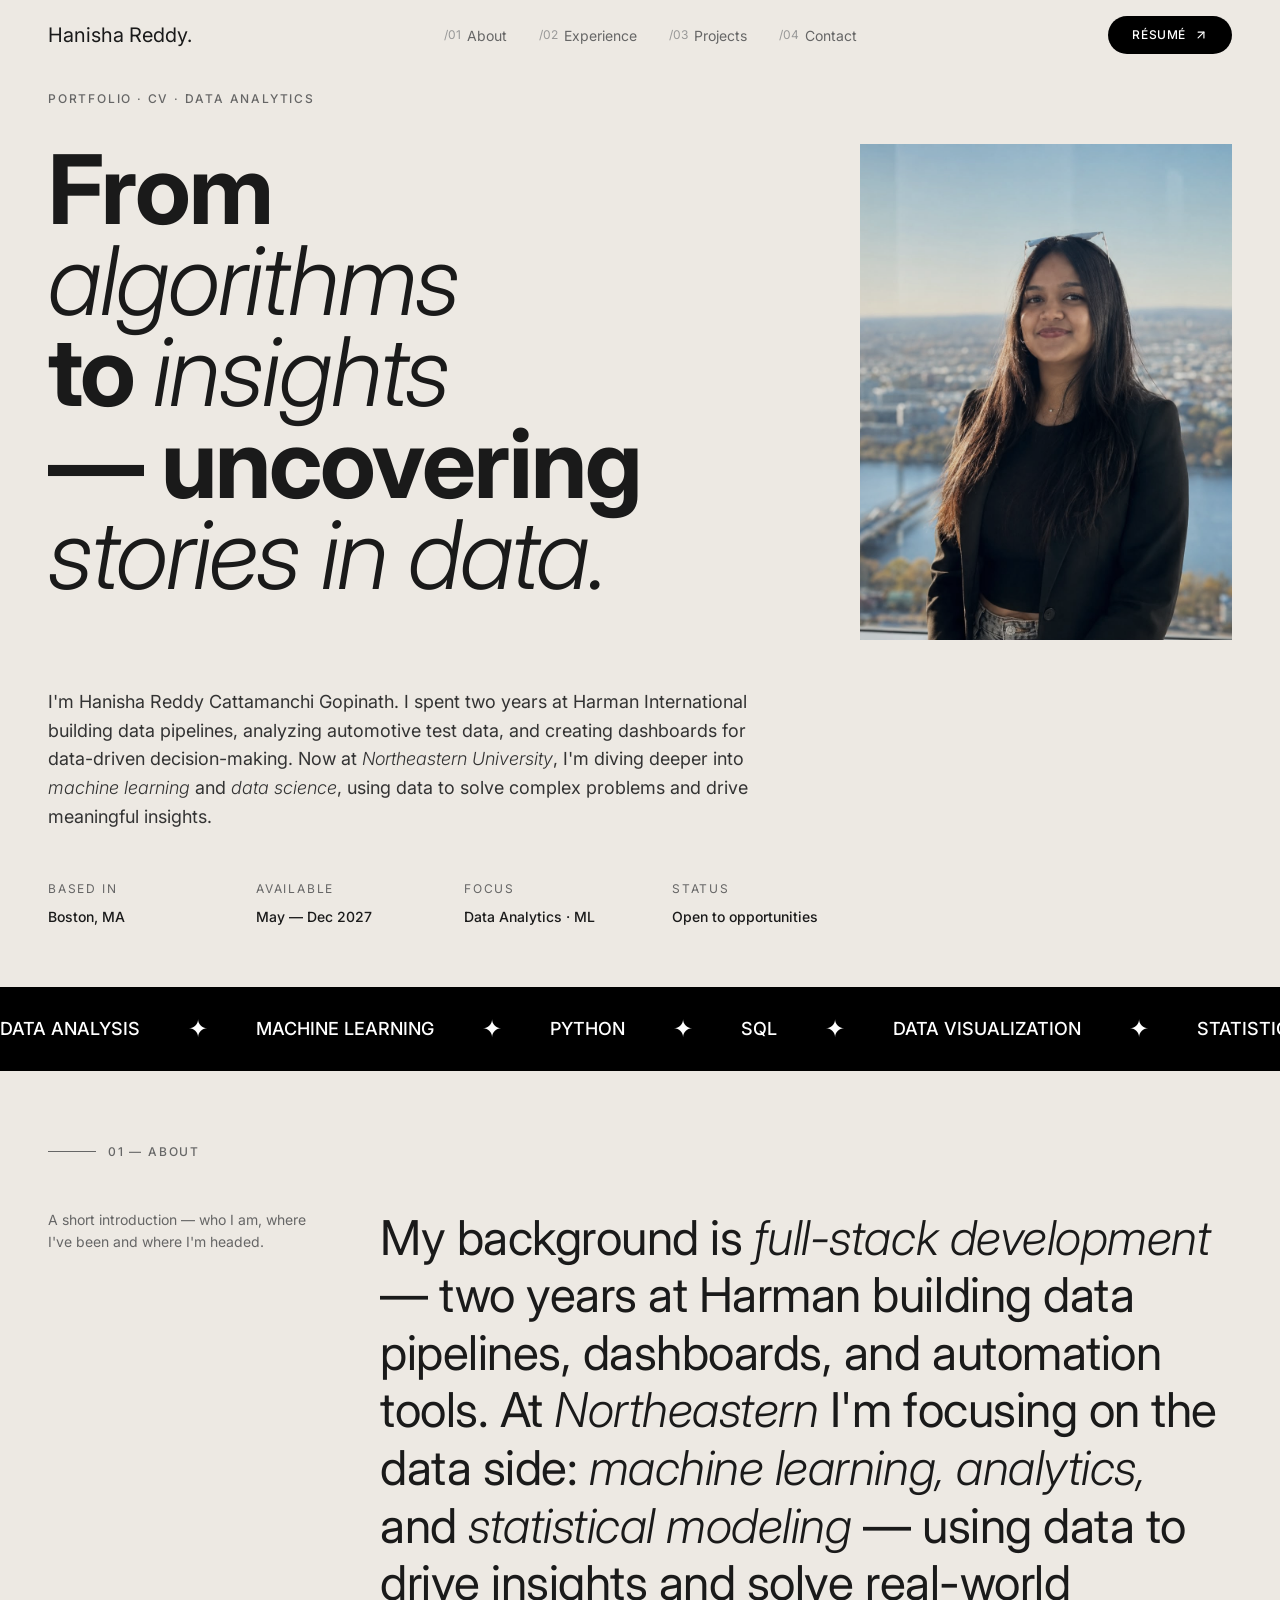
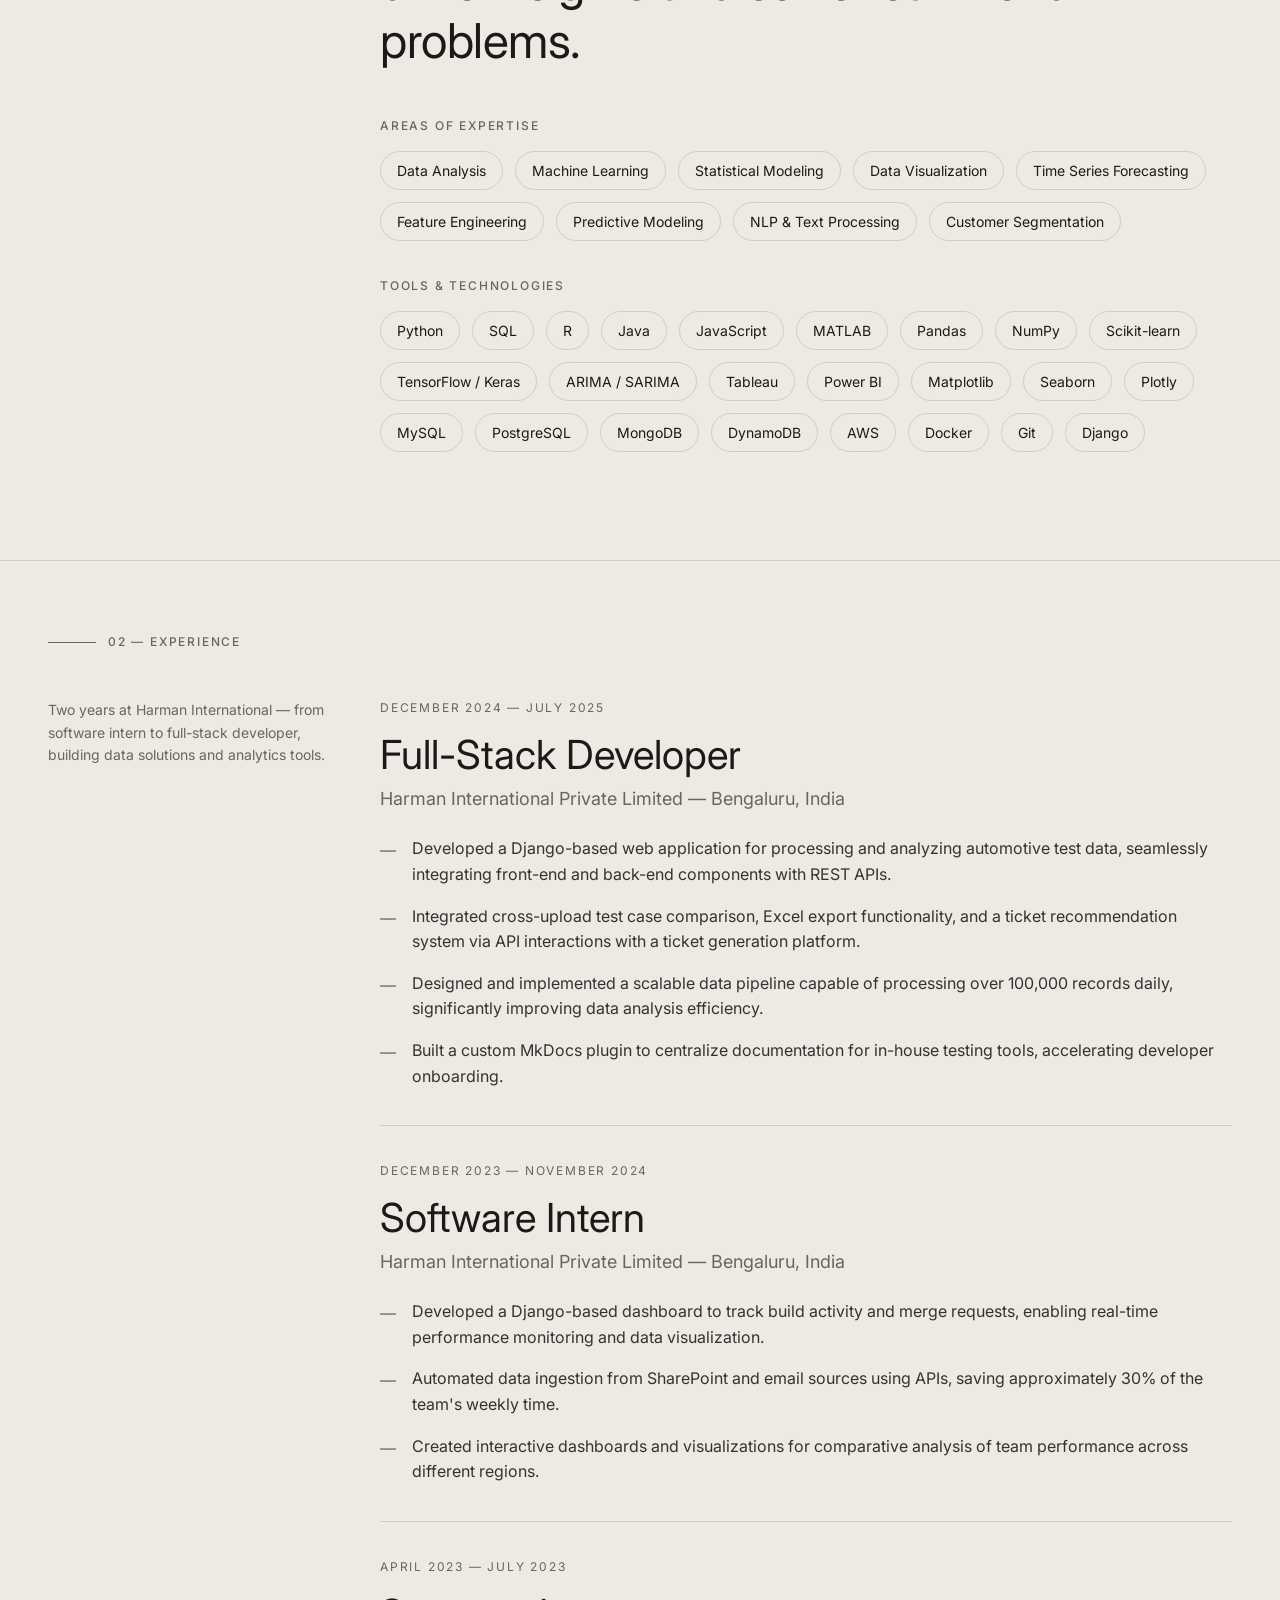
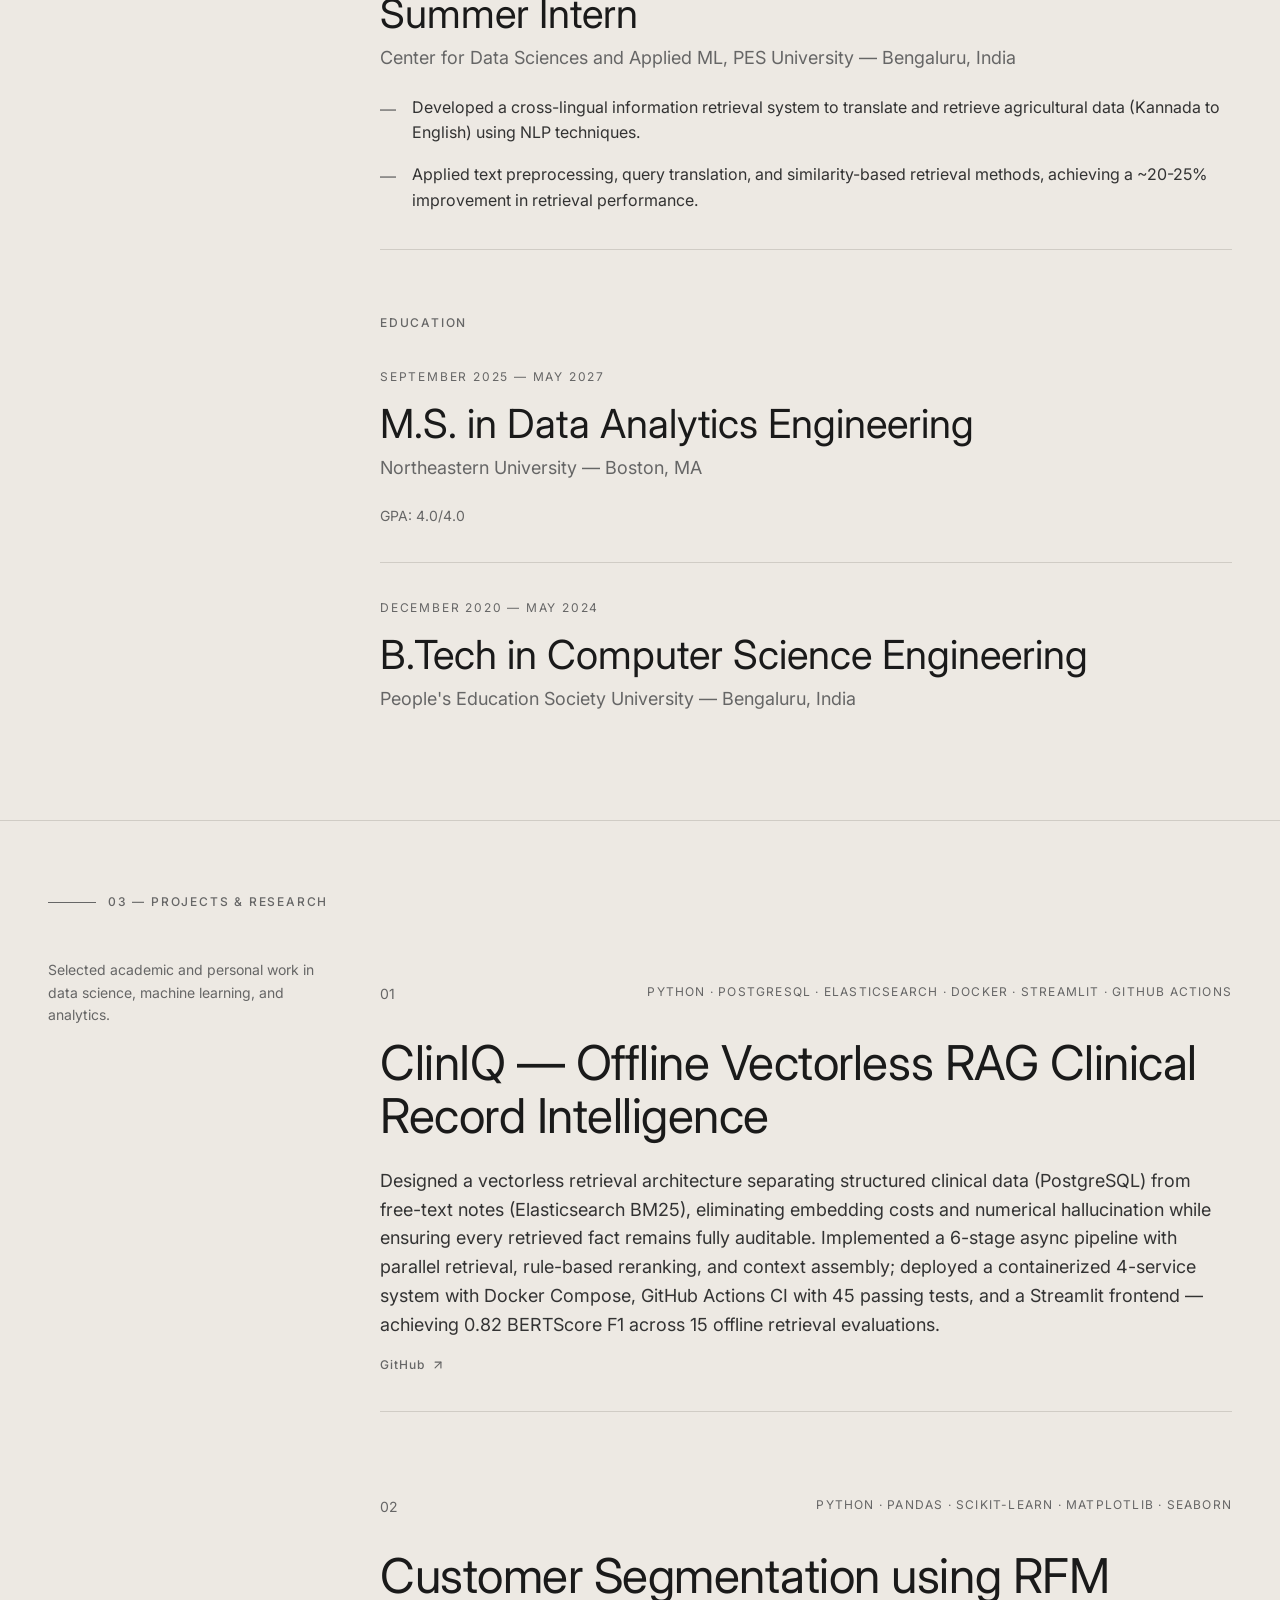
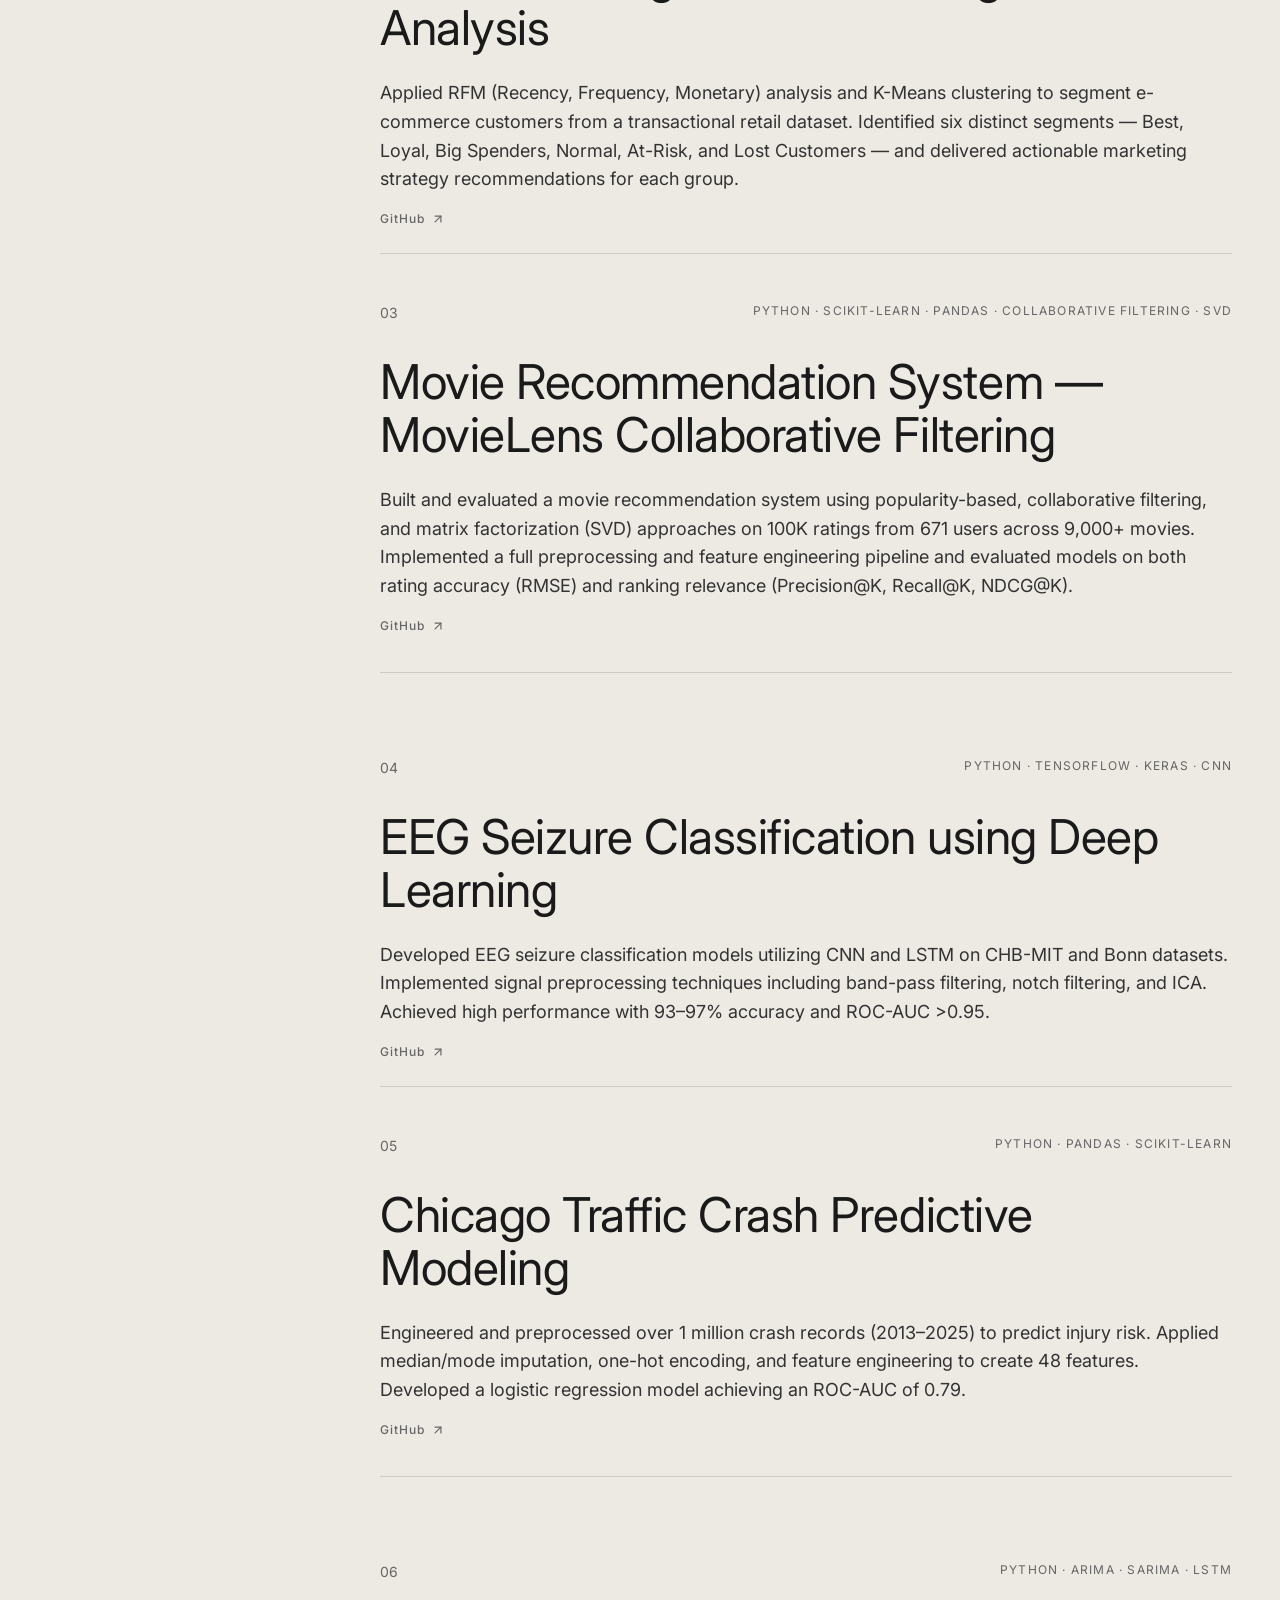
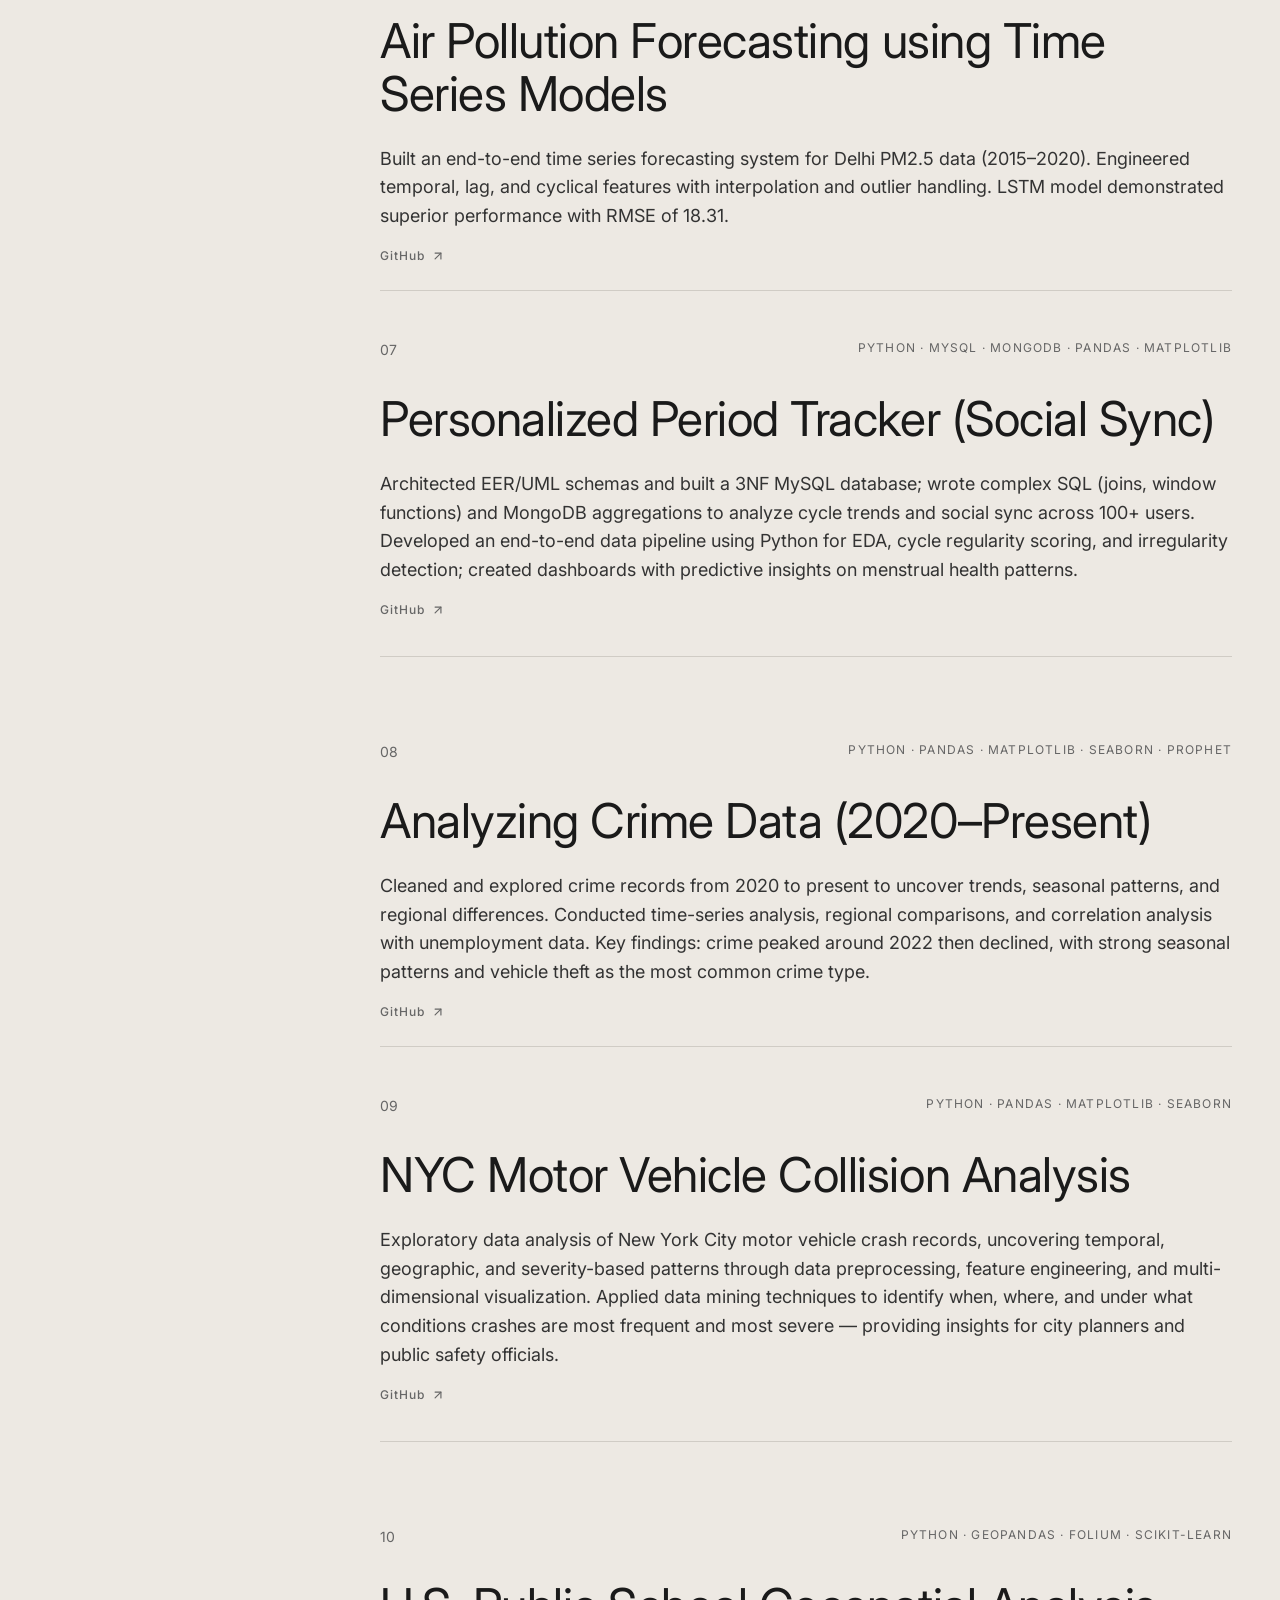
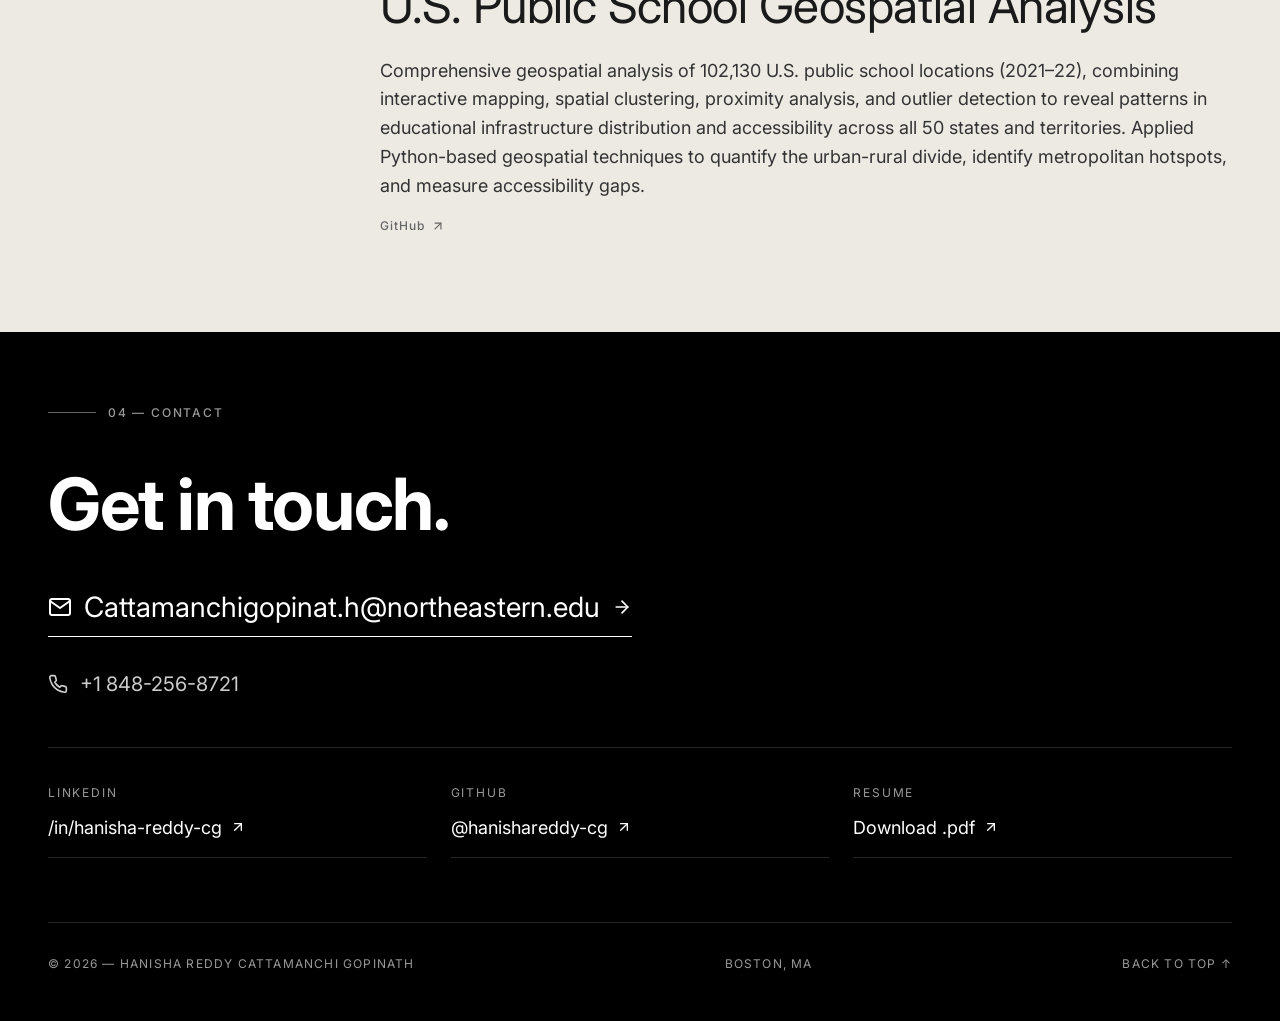
==== commit 8518911a: "add ClinIQ as project 1, update index.html for GitHub Pages Co-Authored-By: Claude Sonnet 4.6 <norep" ====
--- a/index.html
+++ b/index.html
@@ -8,7 +8,858 @@
     <link rel="preconnect" href="https://fonts.googleapis.com">
     <link rel="preconnect" href="https://fonts.gstatic.com" crossorigin>
     <link href="https://fonts.googleapis.com/css2?family=Inter:wght@300;400;500;600;700&display=swap" rel="stylesheet">
-    <link rel="stylesheet" href="styles.css">
+    <style>
+/* ========================================
+   RESET & BASE STYLES
+   ======================================== */
+* {
+    margin: 0;
+    padding: 0;
+    box-sizing: border-box;
+}
+
+html {
+    scroll-behavior: smooth;
+    font-size: 16px;
+}
+
+body {
+    font-family: 'Inter', -apple-system, BlinkMacSystemFont, sans-serif;
+    background-color: #EDE9E3;
+    color: #1A1A1A;
+    line-height: 1.5;
+    -webkit-font-smoothing: antialiased;
+    -moz-osx-font-smoothing: grayscale;
+    overflow-x: hidden;
+}
+
+img {
+    max-width: 100%;
+    height: auto;
+    display: block;
+}
+
+a {
+    color: inherit;
+    text-decoration: none;
+}
+
+ul {
+    list-style: none;
+}
+
+/* ========================================
+   LAYOUT
+   ======================================== */
+.container {
+    max-width: 1400px;
+    margin: 0 auto;
+    padding: 0 24px;
+}
+
+@media (min-width: 1024px) {
+    .container {
+        padding: 0 48px;
+    }
+}
+
+/* ========================================
+   TYPOGRAPHY
+   ======================================== */
+.italic {
+    font-style: italic;
+    font-weight: 300;
+}
+
+/* ========================================
+   SCROLL REVEAL
+   ======================================== */
+.reveal {
+    opacity: 0;
+    transform: translateY(28px);
+    transition: opacity 0.7s cubic-bezier(0.22, 1, 0.36, 1),
+                transform 0.7s cubic-bezier(0.22, 1, 0.36, 1);
+}
+
+.reveal.visible {
+    opacity: 1;
+    transform: translateY(0);
+}
+
+/* ========================================
+   HERO LOAD ANIMATION
+   ======================================== */
+.hero-load {
+    opacity: 0;
+    transform: translateY(16px);
+    animation: heroFadeUp 0.9s cubic-bezier(0.22, 1, 0.36, 1) forwards;
+}
+
+.hero-load-delay-1 { animation-delay: 0.1s; }
+.hero-load-delay-2 { animation-delay: 0.25s; }
+.hero-load-delay-3 { animation-delay: 0.4s; }
+.hero-load-delay-4 { animation-delay: 0.55s; }
+
+@keyframes heroFadeUp {
+    to {
+        opacity: 1;
+        transform: translateY(0);
+    }
+}
+
+/* ========================================
+   HEADER & NAVIGATION
+   ======================================== */
+.header {
+    position: fixed;
+    top: 0;
+    left: 0;
+    right: 0;
+    z-index: 100;
+    background-color: #EDE9E3;
+    transition: all 0.3s ease;
+    padding: 16px 0;
+}
+
+.header.scrolled {
+    background-color: rgba(237, 233, 227, 0.95);
+    backdrop-filter: blur(10px);
+    -webkit-backdrop-filter: blur(10px);
+    border-bottom: 1px solid #D0CCC5;
+    box-shadow: 0 1px 3px rgba(0, 0, 0, 0.05);
+}
+
+.header-container {
+    display: flex;
+    align-items: center;
+    justify-content: space-between;
+    gap: 24px;
+}
+
+.logo {
+    font-size: 1.25rem;
+    font-weight: 400;
+    color: #1A1A1A;
+    transition: opacity 0.2s ease;
+}
+
+.logo:hover {
+    opacity: 0.7;
+}
+
+.nav {
+    display: none;
+    align-items: center;
+    gap: 32px;
+}
+
+@media (min-width: 768px) {
+    .nav {
+        display: flex;
+    }
+}
+
+.nav-link {
+    font-size: 0.875rem;
+    color: #666;
+    transition: color 0.25s cubic-bezier(0.22, 1, 0.36, 1);
+    display: flex;
+    align-items: center;
+    gap: 6px;
+    position: relative;
+}
+
+.nav-link::after {
+    content: '';
+    position: absolute;
+    bottom: -2px;
+    left: 0;
+    width: 0;
+    height: 1px;
+    background-color: #1A1A1A;
+    transition: width 0.3s cubic-bezier(0.22, 1, 0.36, 1);
+}
+
+.nav-link:hover {
+    color: #1A1A1A;
+}
+
+.nav-link:hover::after {
+    width: 100%;
+}
+
+.nav-num {
+    font-size: 0.75rem;
+    color: #999;
+}
+
+.resume-btn {
+    display: none;
+    background-color: #000;
+    color: #fff;
+    padding: 10px 24px;
+    border-radius: 999px;
+    font-size: 0.75rem;
+    font-weight: 500;
+    letter-spacing: 0.05em;
+    transition: opacity 0.25s cubic-bezier(0.22, 1, 0.36, 1),
+                transform 0.25s cubic-bezier(0.22, 1, 0.36, 1);
+    align-items: center;
+    gap: 8px;
+}
+
+@media (min-width: 768px) {
+    .resume-btn {
+        display: inline-flex;
+    }
+}
+
+.resume-btn:hover {
+    opacity: 0.8;
+    transform: translateY(-1px);
+}
+
+/* Mobile Menu */
+.mobile-menu-btn {
+    display: flex;
+    flex-direction: column;
+    justify-content: space-around;
+    width: 30px;
+    height: 30px;
+    background: transparent;
+    border: none;
+    cursor: pointer;
+    padding: 0;
+    z-index: 101;
+}
+
+@media (min-width: 768px) {
+    .mobile-menu-btn {
+        display: none;
+    }
+}
+
+.mobile-menu-btn span {
+    width: 100%;
+    height: 2px;
+    background-color: #1A1A1A;
+    transition: all 0.3s ease;
+}
+
+.mobile-menu-btn.active span:nth-child(1) {
+    transform: rotate(45deg) translate(7px, 7px);
+}
+
+.mobile-menu-btn.active span:nth-child(2) {
+    opacity: 0;
+}
+
+.mobile-menu-btn.active span:nth-child(3) {
+    transform: rotate(-45deg) translate(7px, -7px);
+}
+
+.mobile-nav {
+    display: none;
+    flex-direction: column;
+    gap: 16px;
+    padding: 24px;
+    background-color: #EDE9E3;
+    border-top: 1px solid #D0CCC5;
+}
+
+.mobile-nav.active {
+    display: flex;
+}
+
+@media (min-width: 768px) {
+    .mobile-nav {
+        display: none !important;
+    }
+}
+
+/* ========================================
+   HERO SECTION
+   ======================================== */
+.hero {
+    min-height: 100vh;
+    display: flex;
+    align-items: center;
+    padding: 90px 0 60px;
+}
+
+.tagline {
+    font-size: 0.75rem;
+    font-weight: 500;
+    letter-spacing: 0.15em;
+    color: #666;
+    margin-bottom: 36px;
+    text-transform: uppercase;
+}
+
+.hero-grid {
+    display: grid;
+    grid-template-columns: 1fr;
+    gap: 36px;
+    align-items: start;
+    margin-bottom: 48px;
+}
+
+@media (min-width: 1024px) {
+    .hero-grid {
+        grid-template-columns: 1.2fr 1fr;
+        gap: 48px;
+    }
+}
+
+.hero-title {
+    font-size: clamp(2.5rem, 8vw, 6rem);
+    font-weight: 700;
+    line-height: 0.95;
+    letter-spacing: -0.02em;
+    color: #1A1A1A;
+}
+
+.image-frame {
+    padding: 0;
+    background-color: transparent;
+    max-width: 72%;
+    margin-left: auto;
+}
+
+.image-frame img {
+    width: 100%;
+    aspect-ratio: 3/4;
+    object-fit: cover;
+    filter: brightness(0.88) saturate(0.85);
+}
+
+.image-caption {
+    font-size: 0.75rem;
+    color: #666;
+    margin-top: 12px;
+    letter-spacing: 0.1em;
+}
+
+.hero-bio {
+    max-width: 720px;
+    margin-bottom: 48px;
+}
+
+.hero-bio p {
+    font-size: 1.125rem;
+    line-height: 1.6;
+    color: #333;
+}
+
+.info-grid {
+    display: grid;
+    grid-template-columns: repeat(2, 1fr);
+    gap: 32px;
+    max-width: 800px;
+}
+
+@media (min-width: 768px) {
+    .info-grid {
+        grid-template-columns: repeat(4, 1fr);
+    }
+}
+
+.info-label {
+    font-size: 0.75rem;
+    letter-spacing: 0.15em;
+    color: #666;
+    margin-bottom: 8px;
+}
+
+.info-value {
+    font-size: 0.875rem;
+    font-weight: 500;
+    color: #1A1A1A;
+}
+
+/* ========================================
+   MARQUEE
+   ======================================== */
+.marquee-container {
+    background-color: #000;
+    color: #fff;
+    padding: 24px 0;
+    overflow: hidden;
+    width: 100%;
+}
+
+.marquee {
+    display: flex;
+    width: max-content;
+}
+
+.marquee-content {
+    display: flex;
+    align-items: center;
+    gap: 48px;
+    padding-right: 48px;
+    animation: marquee 30s linear infinite;
+    flex-shrink: 0;
+}
+
+.marquee-content span {
+    font-size: 1.125rem;
+    font-weight: 500;
+    white-space: nowrap;
+}
+
+.marquee-content .separator {
+    font-size: 1.5rem;
+}
+
+@keyframes marquee {
+    0% { transform: translateX(0); }
+    100% { transform: translateX(-100%); }
+}
+
+/* ========================================
+   SECTIONS
+   ======================================== */
+.section {
+    padding: 72px 0;
+}
+
+.section + .section {
+    border-top: 1px solid #D0CCC5;
+}
+
+.section-header {
+    display: flex;
+    align-items: center;
+    gap: 12px;
+    margin-bottom: 48px;
+}
+
+.section-line {
+    width: 48px;
+    height: 1px;
+    background-color: #666;
+}
+
+.section-num {
+    font-size: 0.75rem;
+    font-weight: 500;
+    letter-spacing: 0.15em;
+    color: #666;
+    text-transform: uppercase;
+}
+
+.section-header.dark .section-line {
+    background-color: rgba(255, 255, 255, 0.4);
+}
+
+.section-header.dark .section-num {
+    color: rgba(255, 255, 255, 0.6);
+}
+
+.section-grid {
+    display: grid;
+    grid-template-columns: 1fr;
+    gap: 36px;
+}
+
+@media (min-width: 1024px) {
+    .section-grid {
+        grid-template-columns: 3fr 9fr;
+        gap: 48px;
+    }
+}
+
+.section-intro {
+    font-size: 0.875rem;
+    line-height: 1.6;
+    color: #666;
+}
+
+.large-text {
+    font-size: clamp(1.5rem, 4vw, 3rem);
+    line-height: 1.2;
+    color: #1A1A1A;
+    margin-bottom: 48px;
+    letter-spacing: -0.01em;
+}
+
+/* ========================================
+   SKILLS / PILLS
+   ======================================== */
+.skills-group {
+    margin-bottom: 36px;
+}
+
+.skills-title {
+    font-size: 0.75rem;
+    letter-spacing: 0.15em;
+    color: #666;
+    margin-bottom: 16px;
+    text-transform: uppercase;
+    font-weight: 500;
+}
+
+.pills {
+    display: flex;
+    flex-wrap: wrap;
+    gap: 12px;
+}
+
+.pill {
+    display: inline-block;
+    padding: 8px 16px;
+    border: 1px solid #D0CCC5;
+    border-radius: 999px;
+    font-size: 0.875rem;
+    color: #1A1A1A;
+    background-color: transparent;
+    transition: border-color 0.25s cubic-bezier(0.22, 1, 0.36, 1),
+                transform 0.25s cubic-bezier(0.22, 1, 0.36, 1),
+                background-color 0.25s cubic-bezier(0.22, 1, 0.36, 1);
+    white-space: nowrap;
+}
+
+.pill:hover {
+    border-color: #1A1A1A;
+    background-color: #1A1A1A;
+    color: #EDE9E3;
+    transform: translateY(-2px);
+}
+
+/* ========================================
+   TIMELINE
+   ======================================== */
+.timeline-item {
+    margin-bottom: 36px;
+}
+
+.timeline-date {
+    font-size: 0.75rem;
+    letter-spacing: 0.15em;
+    color: #666;
+    margin-bottom: 16px;
+    text-transform: uppercase;
+}
+
+.timeline-title {
+    font-size: clamp(1.75rem, 3.5vw, 2.5rem);
+    font-weight: 400;
+    margin-bottom: 8px;
+    color: #1A1A1A;
+    line-height: 1.1;
+}
+
+.timeline-company {
+    font-size: 1.125rem;
+    color: #666;
+    margin-bottom: 24px;
+}
+
+.timeline-detail {
+    font-size: 0.875rem;
+    color: #666;
+}
+
+.timeline-list li {
+    display: flex;
+    gap: 16px;
+    margin-bottom: 16px;
+    font-size: 1rem;
+    line-height: 1.6;
+    color: #333;
+}
+
+.dash {
+    color: #666;
+    flex-shrink: 0;
+    margin-top: 2px;
+}
+
+.divider {
+    width: 100%;
+    height: 1px;
+    background-color: #D0CCC5;
+    margin: 36px 0;
+}
+
+.dark-divider {
+    background-color: rgba(255, 255, 255, 0.15);
+    margin: 36px 0;
+}
+
+.education-block {
+    margin-top: 64px;
+}
+
+.education-header {
+    font-size: 0.75rem;
+    letter-spacing: 0.15em;
+    color: #666;
+    margin-bottom: 36px;
+    text-transform: uppercase;
+    font-weight: 500;
+}
+
+/* ========================================
+   PROJECTS
+   ======================================== */
+.project-card {
+    margin-bottom: 0;
+}
+
+.project-dark {
+    background-color: transparent;
+    color: #1A1A1A;
+    padding: 24px 0;
+}
+
+.project-light {
+    background-color: transparent;
+    color: #1A1A1A;
+    padding: 24px 0;
+}
+
+.project-header {
+    display: flex;
+    justify-content: space-between;
+    align-items: flex-start;
+    margin-bottom: 32px;
+    gap: 24px;
+}
+
+.project-num {
+    font-size: 0.875rem;
+    color: #666;
+}
+
+.project-meta {
+    text-align: right;
+}
+
+.project-tech {
+    font-size: 0.75rem;
+    letter-spacing: 0.1em;
+    margin-bottom: 4px;
+    color: #666;
+}
+
+.project-date {
+    font-size: 0.75rem;
+    letter-spacing: 0.1em;
+    color: #666;
+}
+
+.project-title {
+    font-size: clamp(2rem, 4vw, 3rem);
+    font-weight: 400;
+    line-height: 1.1;
+    margin-bottom: 24px;
+    letter-spacing: -0.01em;
+}
+
+.project-desc {
+    font-size: 1.125rem;
+    line-height: 1.6;
+    color: #333;
+}
+
+.project-link {
+    display: inline-flex;
+    align-items: center;
+    gap: 6px;
+    margin-top: 16px;
+    font-size: 0.75rem;
+    font-weight: 500;
+    letter-spacing: 0.08em;
+    color: #666;
+    transition: color 0.25s cubic-bezier(0.22, 1, 0.36, 1),
+                gap 0.25s cubic-bezier(0.22, 1, 0.36, 1);
+}
+
+.project-link:hover {
+    color: #1A1A1A;
+    gap: 10px;
+}
+
+.project-light .divider {
+    margin-top: 24px;
+    margin-bottom: 0;
+}
+
+/* ========================================
+   CONTACT SECTION (Dark)
+   ======================================== */
+.contact-section {
+    background-color: #000;
+    color: #fff;
+    padding: 72px 0 48px;
+}
+
+.contact-title {
+    font-size: clamp(2.25rem, 6vw, 4.5rem);
+    font-weight: 700;
+    line-height: 0.95;
+    letter-spacing: -0.02em;
+    margin-bottom: 48px;
+    color: #fff;
+}
+
+.contact-info {
+    margin-bottom: 48px;
+}
+
+.contact-email {
+    font-size: clamp(1.25rem, 3vw, 1.75rem);
+    color: #fff;
+    display: inline-flex;
+    align-items: center;
+    gap: 12px;
+    border-bottom: 1px solid #fff;
+    padding-bottom: 8px;
+    margin-bottom: 32px;
+    transition: opacity 0.2s ease;
+    word-break: break-all;
+}
+
+.contact-email:hover {
+    opacity: 0.7;
+}
+
+.contact-email svg {
+    flex-shrink: 0;
+}
+
+.contact-phone {
+    font-size: 1.25rem;
+    color: rgba(255, 255, 255, 0.8);
+    display: flex;
+    align-items: center;
+    gap: 12px;
+    transition: color 0.2s ease;
+}
+
+.contact-phone:hover {
+    color: #fff;
+}
+
+.contact-links {
+    display: grid;
+    grid-template-columns: 1fr;
+    gap: 24px;
+    margin-bottom: 64px;
+}
+
+@media (min-width: 768px) {
+    .contact-links {
+        grid-template-columns: repeat(3, 1fr);
+    }
+}
+
+.contact-link-item {
+    padding-bottom: 16px;
+    border-bottom: 1px solid rgba(255, 255, 255, 0.15);
+}
+
+.link-label {
+    font-size: 0.75rem;
+    letter-spacing: 0.15em;
+    color: rgba(255, 255, 255, 0.6);
+    margin-bottom: 12px;
+    text-transform: uppercase;
+}
+
+.link-value {
+    font-size: 1.125rem;
+    color: #fff;
+    display: flex;
+    align-items: center;
+    gap: 8px;
+    transition: opacity 0.2s ease;
+}
+
+.link-value:hover {
+    opacity: 0.7;
+}
+
+/* ========================================
+   FOOTER
+   ======================================== */
+.footer {
+    display: flex;
+    flex-wrap: wrap;
+    justify-content: space-between;
+    align-items: center;
+    gap: 16px;
+    font-size: 0.75rem;
+    letter-spacing: 0.1em;
+    color: rgba(255, 255, 255, 0.6);
+    padding-top: 32px;
+    border-top: 1px solid rgba(255, 255, 255, 0.15);
+}
+
+.back-to-top {
+    background: transparent;
+    border: none;
+    color: rgba(255, 255, 255, 0.6);
+    cursor: pointer;
+    font-size: 0.75rem;
+    letter-spacing: 0.1em;
+    transition: color 0.2s ease;
+    font-family: inherit;
+    padding: 0;
+}
+
+.back-to-top:hover {
+    color: #fff;
+}
+
+/* ========================================
+   RESPONSIVE ADJUSTMENTS
+   ======================================== */
+@media (max-width: 768px) {
+    .section {
+        padding: 48px 0;
+    }
+
+    .section-header {
+        margin-bottom: 28px;
+    }
+
+    .project-dark {
+        padding: 20px 0;
+    }
+
+    .timeline-list li {
+        font-size: 0.95rem;
+    }
+
+    .hero-bio p {
+        font-size: 1rem;
+    }
+}
+
+/* Selection */
+::selection {
+    background: #1A1A1A;
+    color: #EDE9E3;
+}
+
+/* Scrollbar */
+::-webkit-scrollbar {
+    width: 8px;
+}
+
+::-webkit-scrollbar-track {
+    background: #EDE9E3;
+}
+
+::-webkit-scrollbar-thumb {
+    background: #1A1A1A;
+    border-radius: 4px;
+}
+
+    </style>
 </head>
 <body>
     <!-- Header / Navigation -->
@@ -60,7 +911,7 @@
 
                 <div class="hero-image">
                     <div class="image-frame">
-                        <img src="profile.jpg" alt="Hanisha Reddy">
+                        <img src="[data-uri]" alt="Hanisha Reddy">
                     </div>
                 </div>
             </div>
@@ -284,6 +1135,27 @@
                         <div class="project-header">
                             <span class="project-num">01</span>
                             <div class="project-meta">
+                                <p class="project-tech">PYTHON · POSTGRESQL · ELASTICSEARCH · DOCKER · STREAMLIT · GITHUB ACTIONS</p>
+                            </div>
+                        </div>
+                        <h3 class="project-title">ClinIQ — Offline Vectorless RAG Clinical Record Intelligence</h3>
+                        <p class="project-desc">
+                            Designed a vectorless retrieval architecture separating structured clinical data (PostgreSQL) from free-text notes (Elasticsearch BM25),
+                            eliminating embedding costs and numerical hallucination while ensuring every retrieved fact remains fully auditable.
+                            Implemented a 6-stage async pipeline with parallel retrieval, rule-based reranking, and context assembly; deployed a containerized
+                            4-service system with Docker Compose, GitHub Actions CI with 45 passing tests, and a Streamlit frontend — achieving 0.82 BERTScore F1 across 15 offline retrieval evaluations.
+                        </p>
+                        <a href="https://github.com/hanishareddy-cg/ClinIQ" target="_blank" class="project-link">
+                            GitHub
+                            <svg xmlns="http://www.w3.org/2000/svg" width="14" height="14" viewBox="0 0 24 24" fill="none" stroke="currentColor" stroke-width="2" stroke-linecap="round" stroke-linejoin="round"><line x1="7" y1="17" x2="17" y2="7"></line><polyline points="7 7 17 7 17 17"></polyline></svg>
+                        </a>
+                        <div class="divider"></div>
+                    </div>
+
+                    <div class="project-card project-light">
+                        <div class="project-header">
+                            <span class="project-num">02</span>
+                            <div class="project-meta">
                                 <p class="project-tech">PYTHON · PANDAS · SCIKIT-LEARN · MATPLOTLIB · SEABORN</p>
                             </div>
                         </div>
@@ -300,9 +1172,9 @@
                         <div class="divider"></div>
                     </div>
 
-                    <div class="project-card project-light">
+                    <div class="project-card project-dark">
                         <div class="project-header">
-                            <span class="project-num">02</span>
+                            <span class="project-num">03</span>
                             <div class="project-meta">
                                 <p class="project-tech">PYTHON · SCIKIT-LEARN · PANDAS · COLLABORATIVE FILTERING · SVD</p>
                             </div>
@@ -321,9 +1193,9 @@
                         <div class="divider"></div>
                     </div>
 
-                    <div class="project-card project-dark">
+                    <div class="project-card project-light">
                         <div class="project-header">
-                            <span class="project-num">03</span>
+                            <span class="project-num">04</span>
                             <div class="project-meta">
                                 <p class="project-tech">PYTHON · TENSORFLOW · KERAS · CNN</p>
                             </div>
@@ -341,9 +1213,9 @@
                         <div class="divider"></div>
                     </div>
 
-                    <div class="project-card project-light">
+                    <div class="project-card project-dark">
                         <div class="project-header">
-                            <span class="project-num">04</span>
+                            <span class="project-num">05</span>
                             <div class="project-meta">
                                 <p class="project-tech">PYTHON · PANDAS · SCIKIT-LEARN</p>
                             </div>
@@ -361,9 +1233,9 @@
                         <div class="divider"></div>
                     </div>
 
-                    <div class="project-card project-dark">
+                    <div class="project-card project-light">
                         <div class="project-header">
-                            <span class="project-num">05</span>
+                            <span class="project-num">06</span>
                             <div class="project-meta">
                                 <p class="project-tech">PYTHON · ARIMA · SARIMA · LSTM</p>
                             </div>
@@ -381,9 +1253,9 @@
                         <div class="divider"></div>
                     </div>
 
-                    <div class="project-card project-light">
+                    <div class="project-card project-dark">
                         <div class="project-header">
-                            <span class="project-num">06</span>
+                            <span class="project-num">07</span>
                             <div class="project-meta">
                                 <p class="project-tech">PYTHON · MYSQL · MONGODB · PANDAS · MATPLOTLIB</p>
                             </div>
@@ -402,9 +1274,9 @@
                         <div class="divider"></div>
                     </div>
 
-                    <div class="project-card project-dark">
+                    <div class="project-card project-light">
                         <div class="project-header">
-                            <span class="project-num">07</span>
+                            <span class="project-num">08</span>
                             <div class="project-meta">
                                 <p class="project-tech">PYTHON · PANDAS · MATPLOTLIB · SEABORN · PROPHET</p>
                             </div>
@@ -422,9 +1294,9 @@
                         <div class="divider"></div>
                     </div>
 
-                    <div class="project-card project-light">
+                    <div class="project-card project-dark">
                         <div class="project-header">
-                            <span class="project-num">08</span>
+                            <span class="project-num">09</span>
                             <div class="project-meta">
                                 <p class="project-tech">PYTHON · PANDAS · MATPLOTLIB · SEABORN</p>
                             </div>
@@ -443,9 +1315,9 @@
                         <div class="divider"></div>
                     </div>
 
-                    <div class="project-card project-dark">
+                    <div class="project-card project-light">
                         <div class="project-header">
-                            <span class="project-num">09</span>
+                            <span class="project-num">10</span>
                             <div class="project-meta">
                                 <p class="project-tech">PYTHON · GEOPANDAS · FOLIUM · SCIKIT-LEARN</p>
                             </div>
@@ -526,6 +1398,96 @@
         </div>
     </section>
 
-    <script src="script.js"></script>
+    <script>
+// ========================================
+// PORTFOLIO INTERACTIVITY
+// ========================================
+
+// Set current year in footer
+document.getElementById('currentYear').textContent = new Date().getFullYear();
+
+// ========================================
+// HEADER SCROLL EFFECT
+// ========================================
+const header = document.getElementById('header');
+
+window.addEventListener('scroll', () => {
+    if (window.pageYOffset > 50) {
+        header.classList.add('scrolled');
+    } else {
+        header.classList.remove('scrolled');
+    }
+});
+
+// ========================================
+// MOBILE MENU TOGGLE
+// ========================================
+const mobileMenuBtn = document.getElementById('mobileMenuBtn');
+const mobileNav = document.getElementById('mobileNav');
+
+mobileMenuBtn.addEventListener('click', () => {
+    mobileMenuBtn.classList.toggle('active');
+    mobileNav.classList.toggle('active');
+});
+
+// Close mobile menu when clicking on a link
+const mobileNavLinks = mobileNav.querySelectorAll('.nav-link');
+mobileNavLinks.forEach(link => {
+    link.addEventListener('click', () => {
+        mobileMenuBtn.classList.remove('active');
+        mobileNav.classList.remove('active');
+    });
+});
+
+// ========================================
+// SMOOTH SCROLL FOR NAVIGATION
+// ========================================
+const navLinks = document.querySelectorAll('a[href^="#"]');
+navLinks.forEach(link => {
+    link.addEventListener('click', (e) => {
+        const targetId = link.getAttribute('href');
+        if (targetId === '#') return;
+        
+        const targetElement = document.querySelector(targetId);
+        if (targetElement) {
+            e.preventDefault();
+            const headerHeight = header.offsetHeight;
+            const targetPosition = targetElement.offsetTop - headerHeight;
+            
+            window.scrollTo({
+                top: targetPosition,
+                behavior: 'smooth'
+            });
+        }
+    });
+});
+
+// ========================================
+// SCROLL REVEAL
+// ========================================
+const revealObserver = new IntersectionObserver((entries) => {
+    entries.forEach(entry => {
+        if (entry.isIntersecting) {
+            entry.target.classList.add('visible');
+            revealObserver.unobserve(entry.target);
+        }
+    });
+}, {
+    threshold: 0.08,
+    rootMargin: '0px 0px -40px 0px'
+});
+
+document.querySelectorAll(
+    '.section-header, .timeline-item, .project-card, .skills-group, .large-text, .contact-info, .contact-links, .contact-title'
+).forEach((el, i) => {
+    el.classList.add('reveal');
+    el.style.transitionDelay = `${(i % 4) * 0.08}s`;
+    revealObserver.observe(el);
+});
+
+console.log('%cHanisha\'s Portfolio', 'color: #1A1A1A; font-size: 24px; font-weight: bold;');
+console.log('%cBuilt with HTML, CSS, and JavaScript', 'color: #666; font-size: 12px;');
+
+    </script>
 </body>
 </html>
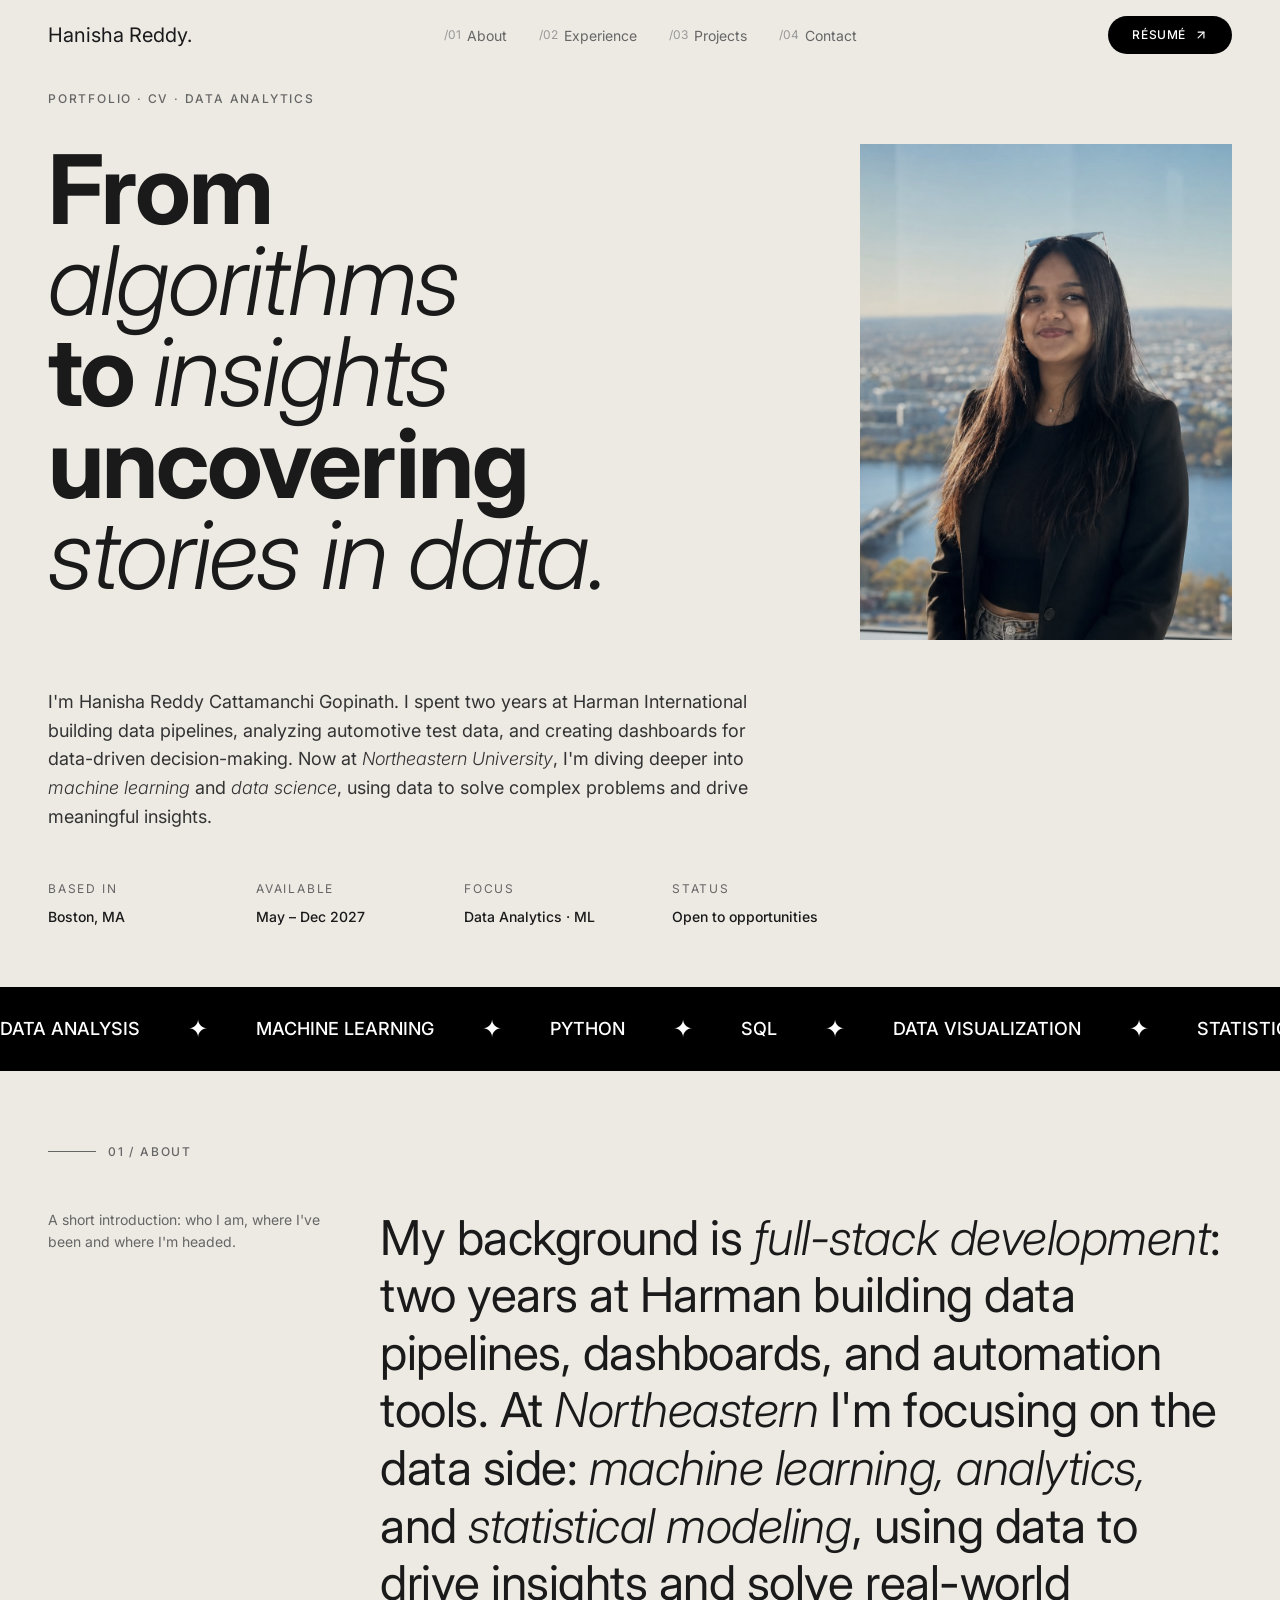
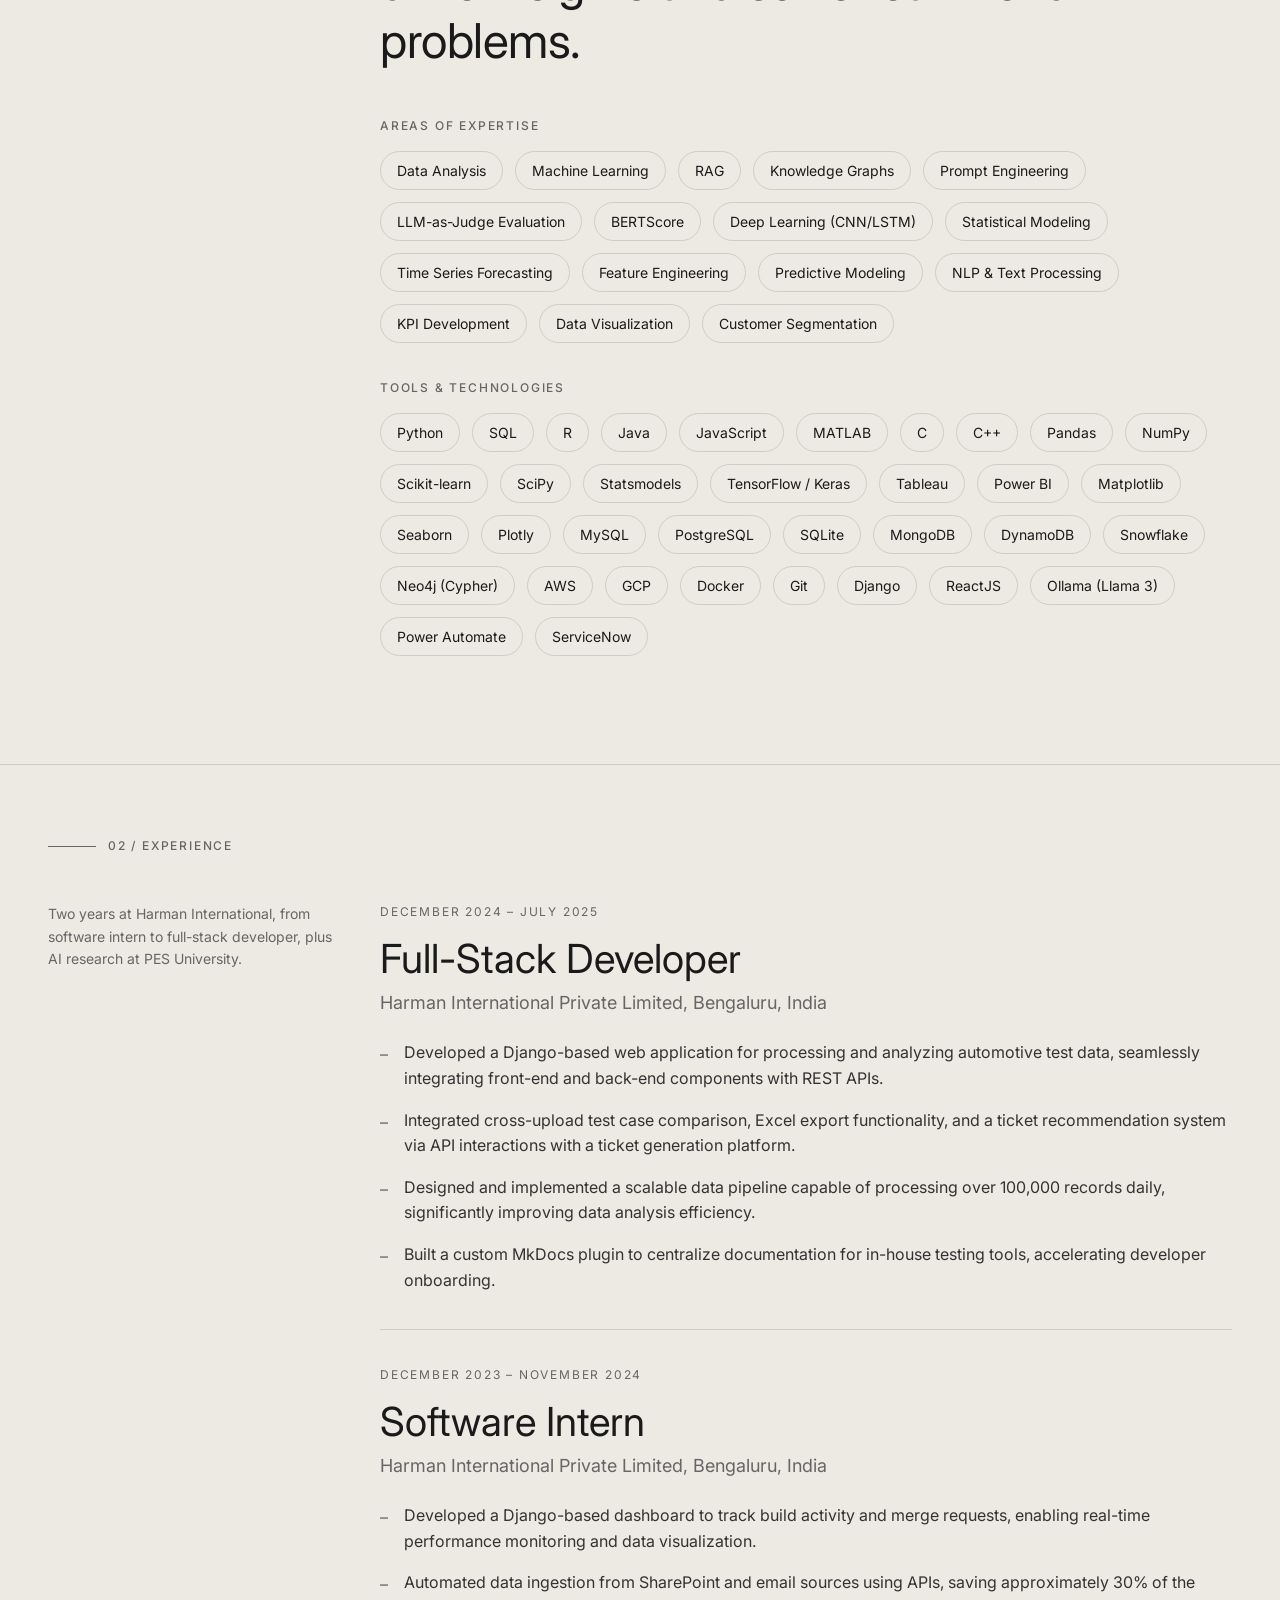
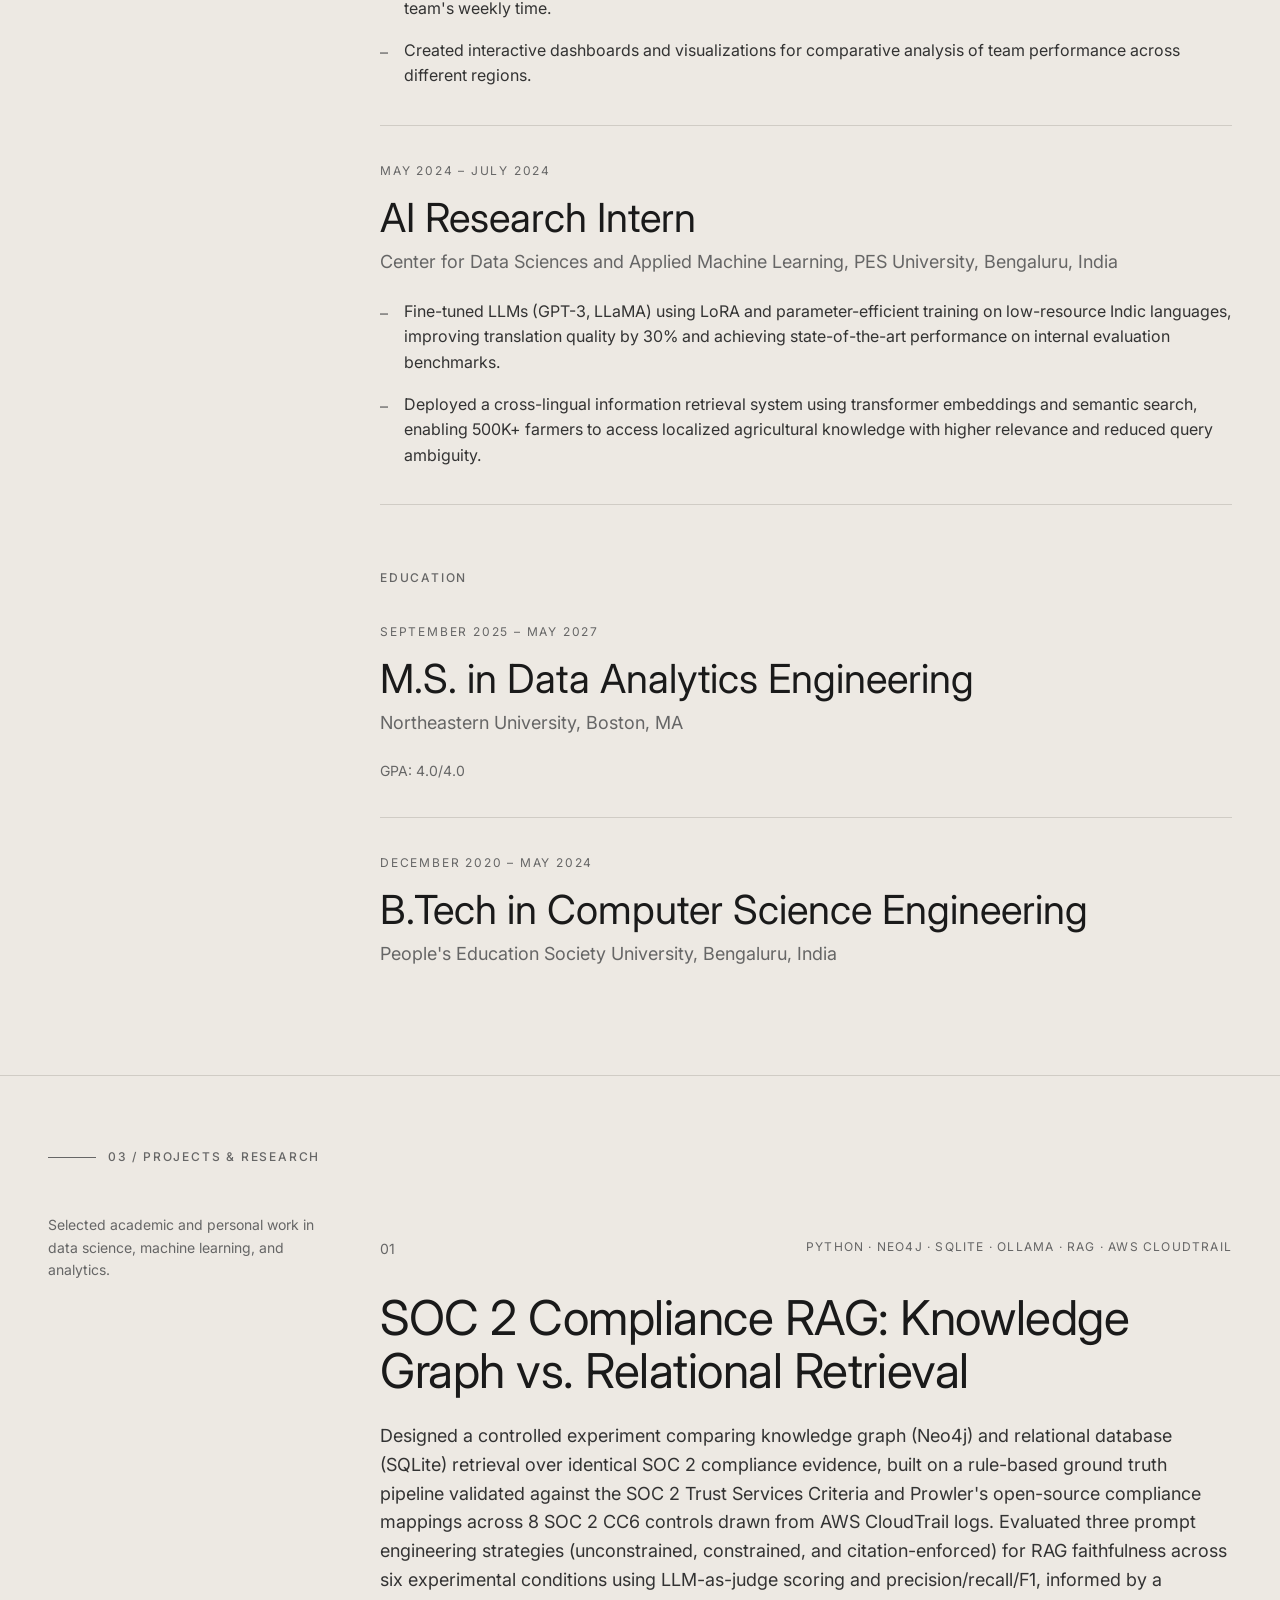
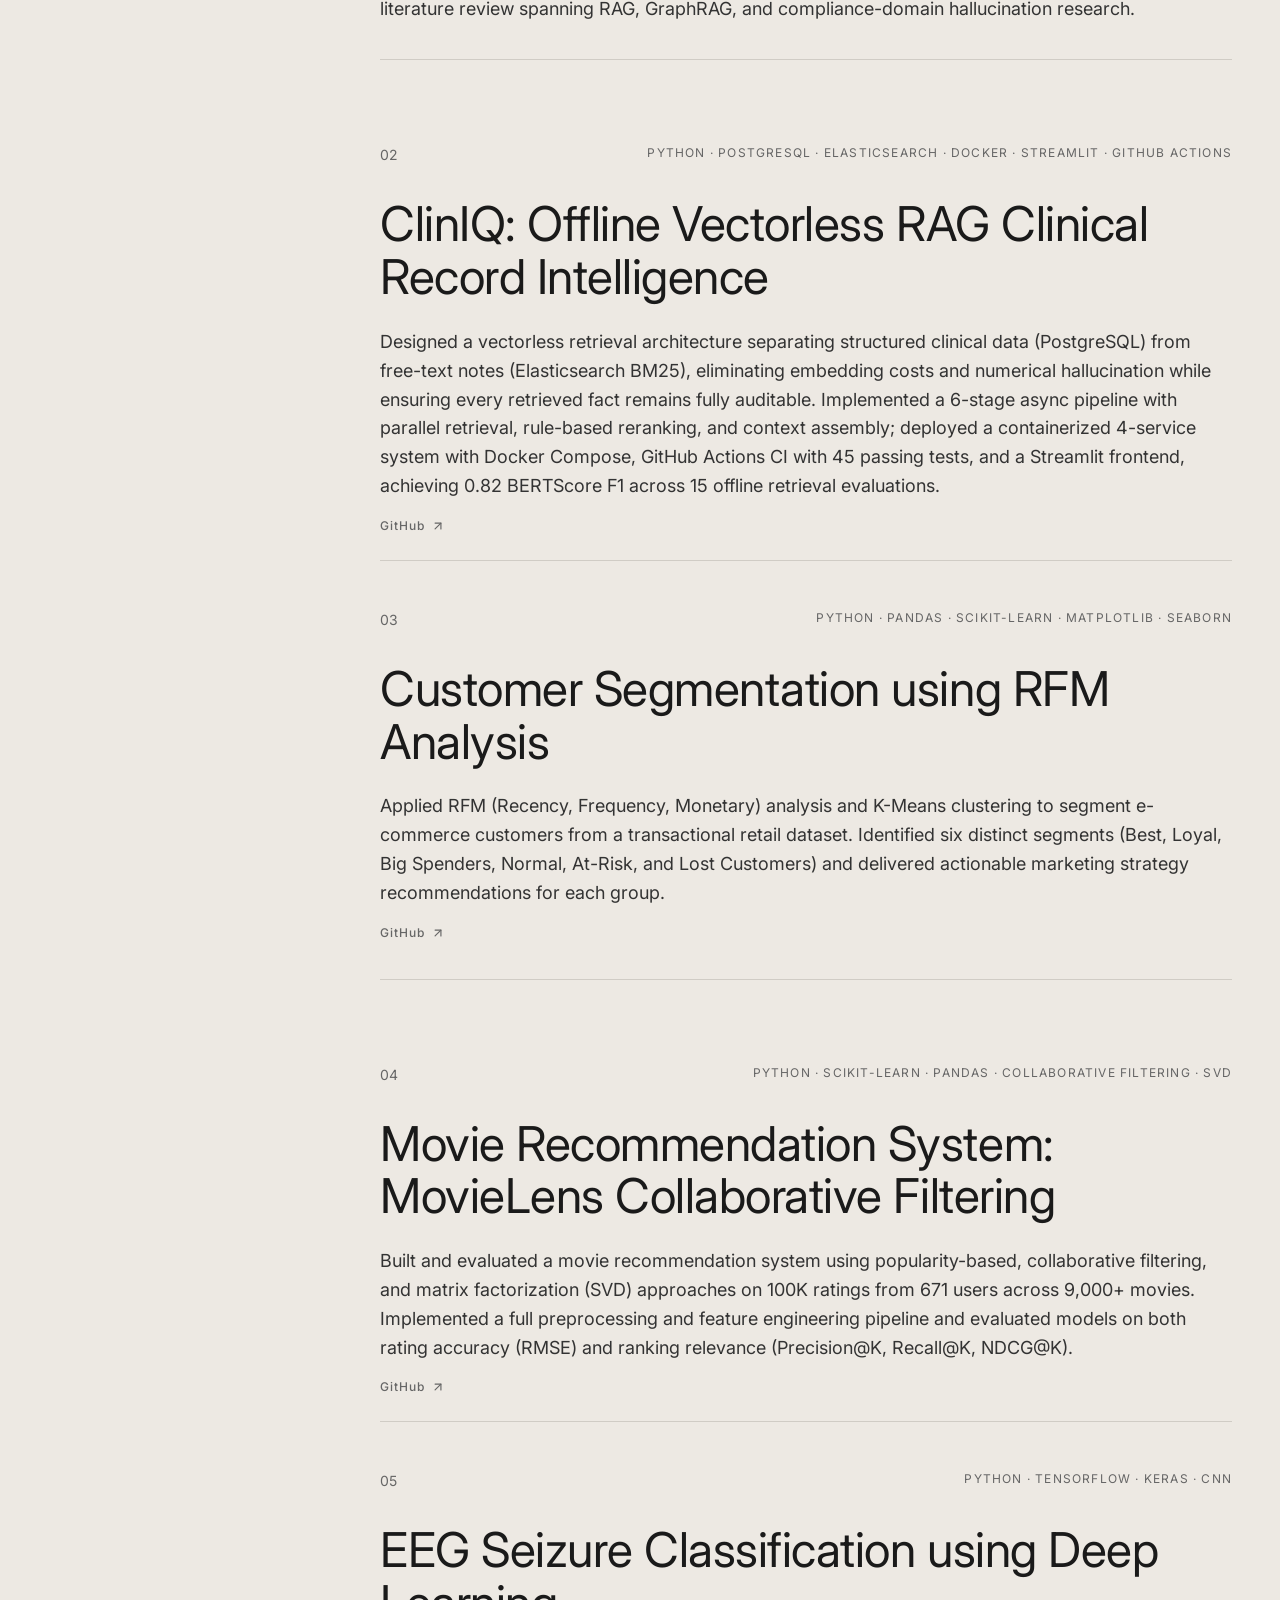
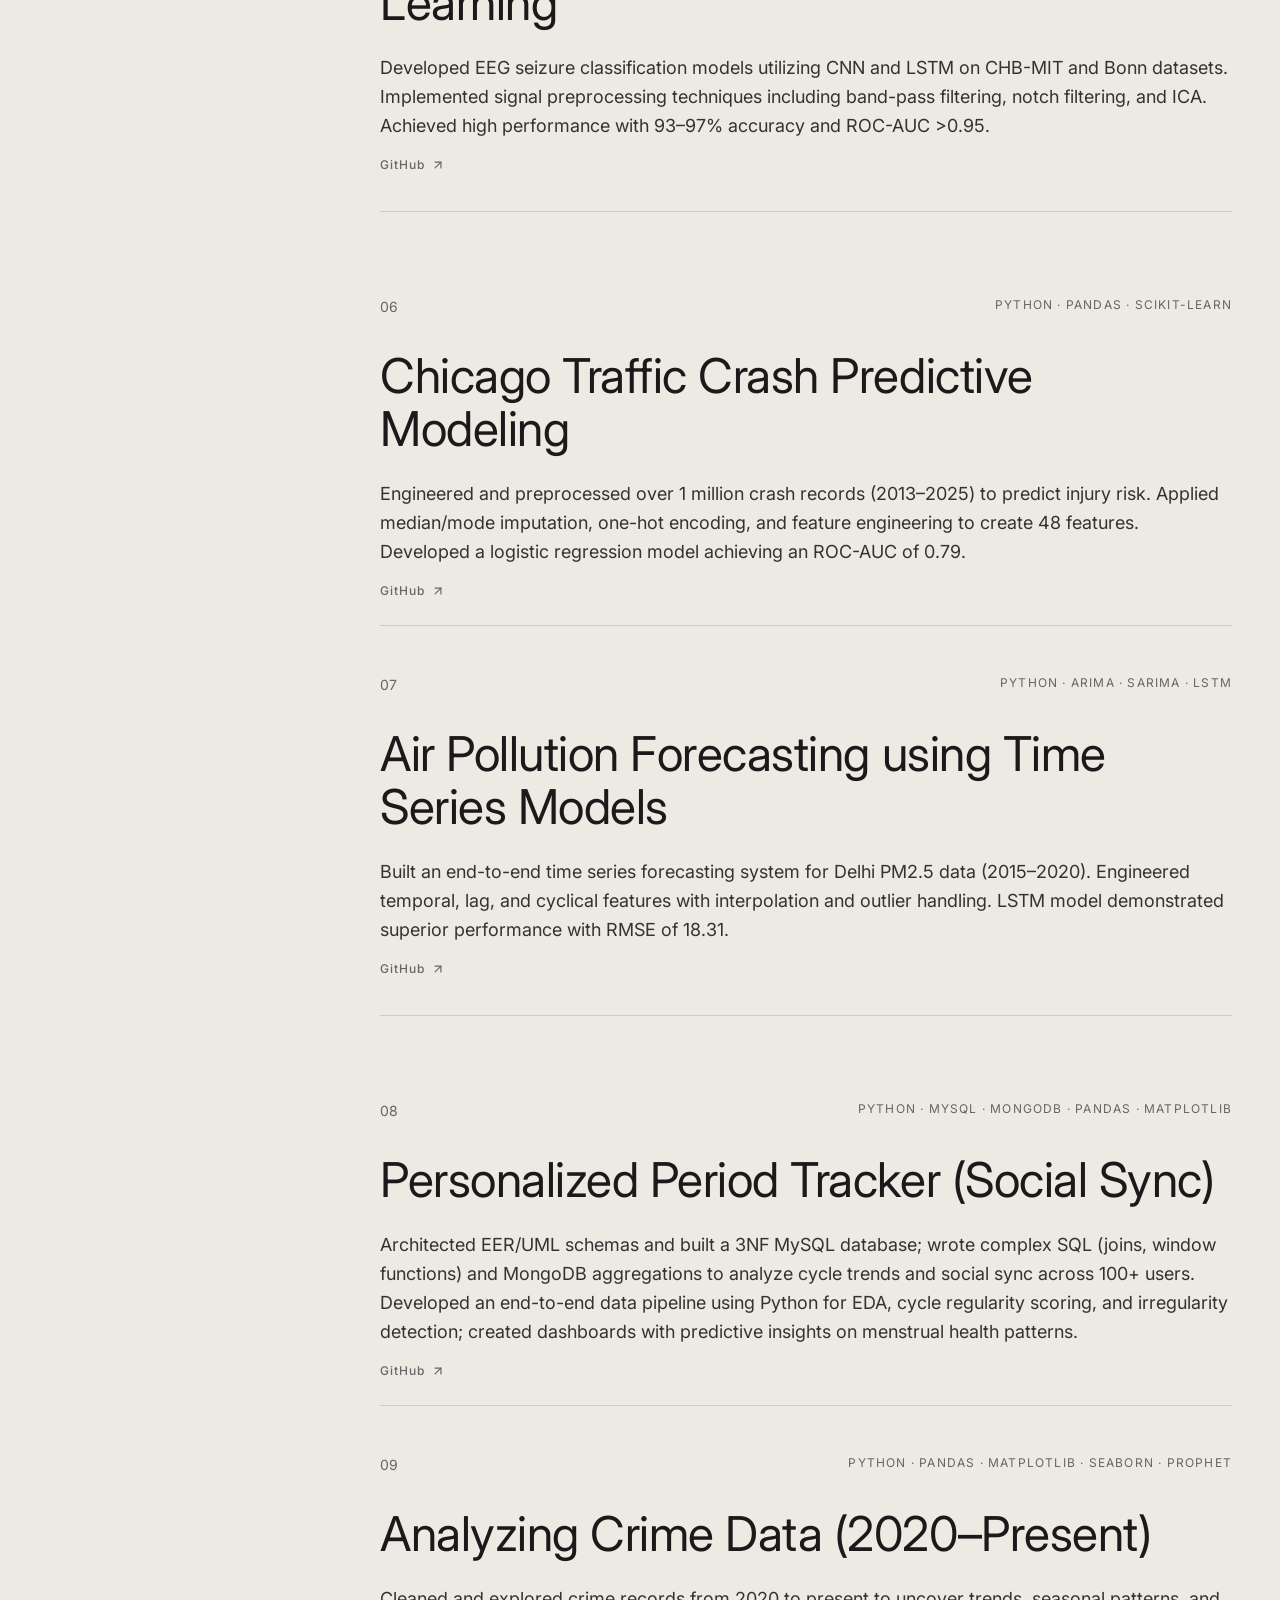
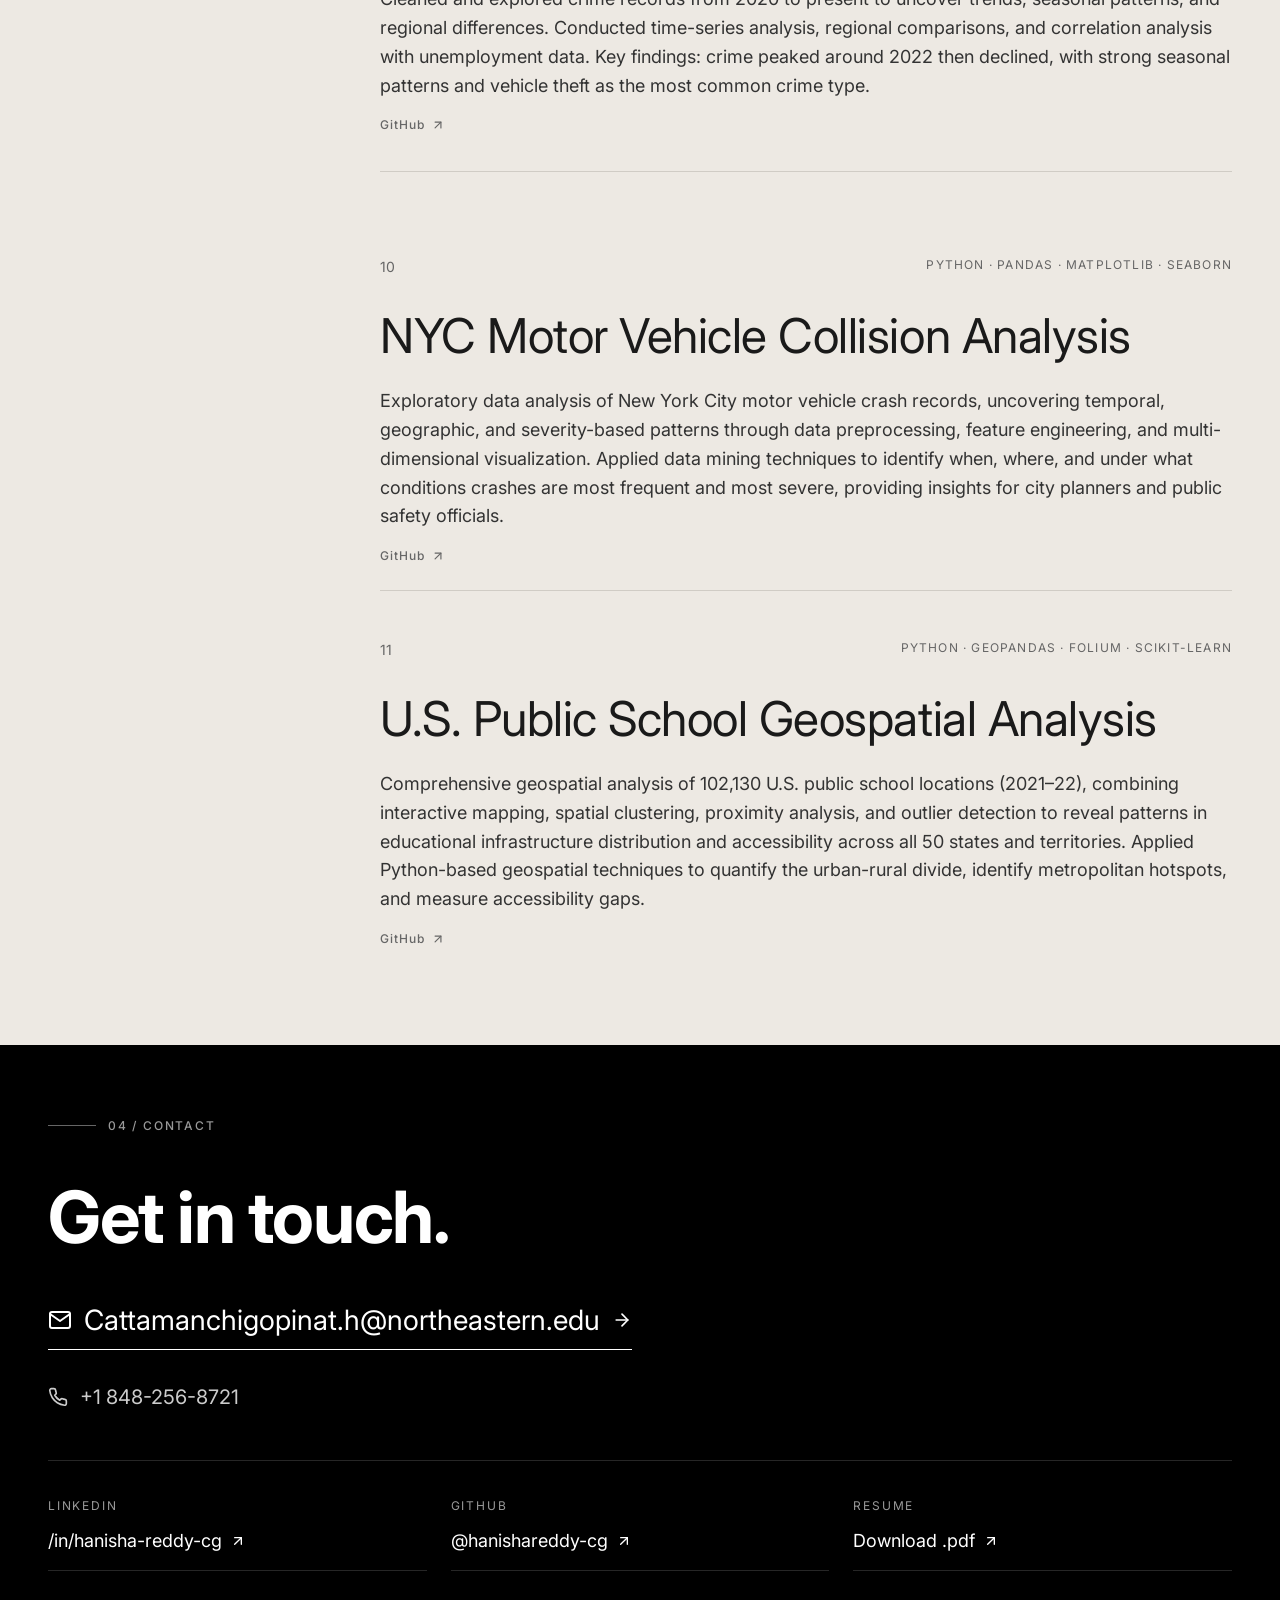
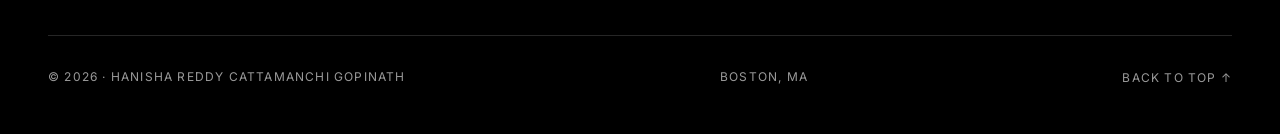
==== commit 2b4684bc: "Add SOC 2 project, fix research role, update skills, drop em dashes - Add SOC 2 Compliance RAG as pr" ====
--- a/index.html
+++ b/index.html
@@ -904,7 +904,7 @@
                     <h1 class="hero-title">
                         From <span class="italic">algorithms</span><br>
                         to <span class="italic">insights</span><br>
-                        — uncovering<br>
+                        uncovering<br>
                         <span class="italic">stories in data.</span>
                     </h1>
                 </div>
@@ -933,7 +933,7 @@
                 </div>
                 <div class="info-item">
                     <p class="info-label">AVAILABLE</p>
-                    <p class="info-value">May — Dec 2027</p>
+                    <p class="info-value">May – Dec 2027</p>
                 </div>
                 <div class="info-item">
                     <p class="info-label">FOCUS</p>
@@ -978,21 +978,21 @@
         <div class="container">
             <div class="section-header">
                 <span class="section-line"></span>
-                <span class="section-num">01 — ABOUT</span>
+                <span class="section-num">01 / ABOUT</span>
             </div>
 
             <div class="section-grid">
                 <div class="section-intro">
-                    <p>A short introduction — who I am, where I've been and where I'm headed.</p>
+                    <p>A short introduction: who I am, where I've been and where I'm headed.</p>
                 </div>
 
                 <div class="section-content">
                     <p class="large-text">
-                        My background is <span class="italic">full-stack development</span> — 
+                        My background is <span class="italic">full-stack development</span>: 
                         two years at Harman building data pipelines, dashboards, and automation tools. 
                         At <span class="italic">Northeastern</span> I'm focusing on the data side: 
                         <span class="italic">machine learning, analytics,</span> and 
-                        <span class="italic">statistical modeling</span> — 
+                        <span class="italic">statistical modeling</span>, 
                         using data to drive insights and solve real-world problems.
                     </p>
 
@@ -1001,12 +1001,19 @@
                         <div class="pills">
                             <span class="pill">Data Analysis</span>
                             <span class="pill">Machine Learning</span>
+                            <span class="pill">RAG</span>
+                            <span class="pill">Knowledge Graphs</span>
+                            <span class="pill">Prompt Engineering</span>
+                            <span class="pill">LLM-as-Judge Evaluation</span>
+                            <span class="pill">BERTScore</span>
+                            <span class="pill">Deep Learning (CNN/LSTM)</span>
                             <span class="pill">Statistical Modeling</span>
-                            <span class="pill">Data Visualization</span>
                             <span class="pill">Time Series Forecasting</span>
                             <span class="pill">Feature Engineering</span>
                             <span class="pill">Predictive Modeling</span>
-                            <span class="pill">NLP & Text Processing</span>
+                            <span class="pill">NLP &amp; Text Processing</span>
+                            <span class="pill">KPI Development</span>
+                            <span class="pill">Data Visualization</span>
                             <span class="pill">Customer Segmentation</span>
                         </div>
                     </div>
@@ -1014,17 +1021,20 @@
                     <div class="skills-group">
                         <h3 class="skills-title">TOOLS & TECHNOLOGIES</h3>
                         <div class="pills">
-                            <span class="pill">Python</span>
+<span class="pill">Python</span>
                             <span class="pill">SQL</span>
                             <span class="pill">R</span>
                             <span class="pill">Java</span>
                             <span class="pill">JavaScript</span>
                             <span class="pill">MATLAB</span>
+                            <span class="pill">C</span>
+                            <span class="pill">C++</span>
                             <span class="pill">Pandas</span>
                             <span class="pill">NumPy</span>
                             <span class="pill">Scikit-learn</span>
+                            <span class="pill">SciPy</span>
+                            <span class="pill">Statsmodels</span>
                             <span class="pill">TensorFlow / Keras</span>
-                            <span class="pill">ARIMA / SARIMA</span>
                             <span class="pill">Tableau</span>
                             <span class="pill">Power BI</span>
                             <span class="pill">Matplotlib</span>
@@ -1032,12 +1042,20 @@
                             <span class="pill">Plotly</span>
                             <span class="pill">MySQL</span>
                             <span class="pill">PostgreSQL</span>
+                            <span class="pill">SQLite</span>
                             <span class="pill">MongoDB</span>
                             <span class="pill">DynamoDB</span>
+                            <span class="pill">Snowflake</span>
+                            <span class="pill">Neo4j (Cypher)</span>
                             <span class="pill">AWS</span>
+                            <span class="pill">GCP</span>
                             <span class="pill">Docker</span>
                             <span class="pill">Git</span>
                             <span class="pill">Django</span>
+                            <span class="pill">ReactJS</span>
+                            <span class="pill">Ollama (Llama 3)</span>
+                            <span class="pill">Power Automate</span>
+                            <span class="pill">ServiceNow</span>
                         </div>
                     </div>
                 </div>
@@ -1050,47 +1068,47 @@
         <div class="container">
             <div class="section-header">
                 <span class="section-line"></span>
-                <span class="section-num">02 — EXPERIENCE</span>
+                <span class="section-num">02 / EXPERIENCE</span>
             </div>
 
             <div class="section-grid">
                 <div class="section-intro">
-                    <p>Two years at Harman International — from software intern to full-stack developer, building data solutions and analytics tools.</p>
+                    <p>Two years at Harman International, from software intern to full-stack developer, plus AI research at PES University.</p>
                 </div>
 
                 <div class="section-content">
                     <div class="timeline-item">
-                        <p class="timeline-date">DECEMBER 2024 — JULY 2025</p>
+                        <p class="timeline-date">DECEMBER 2024 – JULY 2025</p>
                         <h3 class="timeline-title">Full-Stack Developer</h3>
-                        <p class="timeline-company">Harman International Private Limited — Bengaluru, India</p>
+                        <p class="timeline-company">Harman International Private Limited, Bengaluru, India</p>
                         <ul class="timeline-list">
-                            <li><span class="dash">—</span> Developed a Django-based web application for processing and analyzing automotive test data, seamlessly integrating front-end and back-end components with REST APIs.</li>
-                            <li><span class="dash">—</span> Integrated cross-upload test case comparison, Excel export functionality, and a ticket recommendation system via API interactions with a ticket generation platform.</li>
-                            <li><span class="dash">—</span> Designed and implemented a scalable data pipeline capable of processing over 100,000 records daily, significantly improving data analysis efficiency.</li>
-                            <li><span class="dash">—</span> Built a custom MkDocs plugin to centralize documentation for in-house testing tools, accelerating developer onboarding.</li>
+                            <li><span class="dash">–</span> Developed a Django-based web application for processing and analyzing automotive test data, seamlessly integrating front-end and back-end components with REST APIs.</li>
+                            <li><span class="dash">–</span> Integrated cross-upload test case comparison, Excel export functionality, and a ticket recommendation system via API interactions with a ticket generation platform.</li>
+                            <li><span class="dash">–</span> Designed and implemented a scalable data pipeline capable of processing over 100,000 records daily, significantly improving data analysis efficiency.</li>
+                            <li><span class="dash">–</span> Built a custom MkDocs plugin to centralize documentation for in-house testing tools, accelerating developer onboarding.</li>
                         </ul>
                         <div class="divider"></div>
                     </div>
 
                     <div class="timeline-item">
-                        <p class="timeline-date">DECEMBER 2023 — NOVEMBER 2024</p>
+                        <p class="timeline-date">DECEMBER 2023 – NOVEMBER 2024</p>
                         <h3 class="timeline-title">Software Intern</h3>
-                        <p class="timeline-company">Harman International Private Limited — Bengaluru, India</p>
+                        <p class="timeline-company">Harman International Private Limited, Bengaluru, India</p>
                         <ul class="timeline-list">
-                            <li><span class="dash">—</span> Developed a Django-based dashboard to track build activity and merge requests, enabling real-time performance monitoring and data visualization.</li>
-                            <li><span class="dash">—</span> Automated data ingestion from SharePoint and email sources using APIs, saving approximately 30% of the team's weekly time.</li>
-                            <li><span class="dash">—</span> Created interactive dashboards and visualizations for comparative analysis of team performance across different regions.</li>
+                            <li><span class="dash">–</span> Developed a Django-based dashboard to track build activity and merge requests, enabling real-time performance monitoring and data visualization.</li>
+                            <li><span class="dash">–</span> Automated data ingestion from SharePoint and email sources using APIs, saving approximately 30% of the team's weekly time.</li>
+                            <li><span class="dash">–</span> Created interactive dashboards and visualizations for comparative analysis of team performance across different regions.</li>
                         </ul>
                         <div class="divider"></div>
                     </div>
 
                     <div class="timeline-item">
-                        <p class="timeline-date">APRIL 2023 — JULY 2023</p>
-                        <h3 class="timeline-title">Summer Intern</h3>
-                        <p class="timeline-company">Center for Data Sciences and Applied ML, PES University — Bengaluru, India</p>
+                        <p class="timeline-date">MAY 2024 – JULY 2024</p>
+                        <h3 class="timeline-title">AI Research Intern</h3>
+                        <p class="timeline-company">Center for Data Sciences and Applied Machine Learning, PES University, Bengaluru, India</p>
                         <ul class="timeline-list">
-                            <li><span class="dash">—</span> Developed a cross-lingual information retrieval system to translate and retrieve agricultural data (Kannada to English) using NLP techniques.</li>
-                            <li><span class="dash">—</span> Applied text preprocessing, query translation, and similarity-based retrieval methods, achieving a ~20-25% improvement in retrieval performance.</li>
+                            <li><span class="dash">–</span> Fine-tuned LLMs (GPT-3, LLaMA) using LoRA and parameter-efficient training on low-resource Indic languages, improving translation quality by 30% and achieving state-of-the-art performance on internal evaluation benchmarks.</li>
+                            <li><span class="dash">–</span> Deployed a cross-lingual information retrieval system using transformer embeddings and semantic search, enabling 500K+ farmers to access localized agricultural knowledge with higher relevance and reduced query ambiguity.</li>
                         </ul>
                         <div class="divider"></div>
                     </div>
@@ -1099,17 +1117,17 @@
                         <h3 class="education-header">EDUCATION</h3>
 
                         <div class="timeline-item">
-                            <p class="timeline-date">SEPTEMBER 2025 — MAY 2027</p>
+                            <p class="timeline-date">SEPTEMBER 2025 – MAY 2027</p>
                             <h4 class="timeline-title">M.S. in Data Analytics Engineering</h4>
-                            <p class="timeline-company">Northeastern University — Boston, MA</p>
+                            <p class="timeline-company">Northeastern University, Boston, MA</p>
                             <p class="timeline-detail">GPA: 4.0/4.0</p>
                             <div class="divider"></div>
                         </div>
 
                         <div class="timeline-item">
-                            <p class="timeline-date">DECEMBER 2020 — MAY 2024</p>
+                            <p class="timeline-date">DECEMBER 2020 – MAY 2024</p>
                             <h4 class="timeline-title">B.Tech in Computer Science Engineering</h4>
-                            <p class="timeline-company">People's Education Society University — Bengaluru, India</p>
+                            <p class="timeline-company">People's Education Society University, Bengaluru, India</p>
                         </div>
                     </div>
                 </div>
@@ -1122,7 +1140,7 @@
         <div class="container">
             <div class="section-header">
                 <span class="section-line"></span>
-                <span class="section-num">03 — PROJECTS & RESEARCH</span>
+                <span class="section-num">03 / PROJECTS & RESEARCH</span>
             </div>
 
             <div class="section-grid">
@@ -1135,15 +1153,34 @@
                         <div class="project-header">
                             <span class="project-num">01</span>
                             <div class="project-meta">
+                                <p class="project-tech">PYTHON · NEO4J · SQLITE · OLLAMA · RAG · AWS CLOUDTRAIL</p>
+                            </div>
+                        </div>
+                        <h3 class="project-title">SOC 2 Compliance RAG: Knowledge Graph vs. Relational Retrieval</h3>
+                        <p class="project-desc">
+                            Designed a controlled experiment comparing knowledge graph (Neo4j) and relational database (SQLite) retrieval over identical
+                            SOC 2 compliance evidence, built on a rule-based ground truth pipeline validated against the SOC 2 Trust Services Criteria
+                            and Prowler's open-source compliance mappings across 8 SOC 2 CC6 controls drawn from AWS CloudTrail logs.
+                            Evaluated three prompt engineering strategies (unconstrained, constrained, and citation-enforced) for RAG faithfulness across
+                            six experimental conditions using LLM-as-judge scoring and precision/recall/F1, informed by a literature review spanning RAG,
+                            GraphRAG, and compliance-domain hallucination research.
+                        </p>
+                        <div class="divider"></div>
+                    </div>
+
+                    <div class="project-card project-light">
+                        <div class="project-header">
+                            <span class="project-num">02</span>
+                            <div class="project-meta">
                                 <p class="project-tech">PYTHON · POSTGRESQL · ELASTICSEARCH · DOCKER · STREAMLIT · GITHUB ACTIONS</p>
                             </div>
                         </div>
-                        <h3 class="project-title">ClinIQ — Offline Vectorless RAG Clinical Record Intelligence</h3>
+                        <h3 class="project-title">ClinIQ: Offline Vectorless RAG Clinical Record Intelligence</h3>
                         <p class="project-desc">
                             Designed a vectorless retrieval architecture separating structured clinical data (PostgreSQL) from free-text notes (Elasticsearch BM25),
                             eliminating embedding costs and numerical hallucination while ensuring every retrieved fact remains fully auditable.
                             Implemented a 6-stage async pipeline with parallel retrieval, rule-based reranking, and context assembly; deployed a containerized
-                            4-service system with Docker Compose, GitHub Actions CI with 45 passing tests, and a Streamlit frontend — achieving 0.82 BERTScore F1 across 15 offline retrieval evaluations.
+                            4-service system with Docker Compose, GitHub Actions CI with 45 passing tests, and a Streamlit frontend, achieving 0.82 BERTScore F1 across 15 offline retrieval evaluations.
                         </p>
                         <a href="https://github.com/hanishareddy-cg/ClinIQ" target="_blank" class="project-link">
                             GitHub
@@ -1152,9 +1189,9 @@
                         <div class="divider"></div>
                     </div>
 
-                    <div class="project-card project-light">
+                    <div class="project-card project-dark">
                         <div class="project-header">
-                            <span class="project-num">02</span>
+                            <span class="project-num">03</span>
                             <div class="project-meta">
                                 <p class="project-tech">PYTHON · PANDAS · SCIKIT-LEARN · MATPLOTLIB · SEABORN</p>
                             </div>
@@ -1162,8 +1199,8 @@
                         <h3 class="project-title">Customer Segmentation using RFM Analysis</h3>
                         <p class="project-desc">
                             Applied RFM (Recency, Frequency, Monetary) analysis and K-Means clustering to segment e-commerce customers
-                            from a transactional retail dataset. Identified six distinct segments — Best, Loyal, Big Spenders, Normal,
-                            At-Risk, and Lost Customers — and delivered actionable marketing strategy recommendations for each group.
+                            from a transactional retail dataset. Identified six distinct segments (Best, Loyal, Big Spenders, Normal,
+                            At-Risk, and Lost Customers) and delivered actionable marketing strategy recommendations for each group.
                         </p>
                         <a href="https://github.com/hanishareddy-cg/Customer-Segmentation-using-RFM-Analysis" target="_blank" class="project-link">
                             GitHub
@@ -1172,14 +1209,14 @@
                         <div class="divider"></div>
                     </div>
 
-                    <div class="project-card project-dark">
+                    <div class="project-card project-light">
                         <div class="project-header">
-                            <span class="project-num">03</span>
+                            <span class="project-num">04</span>
                             <div class="project-meta">
                                 <p class="project-tech">PYTHON · SCIKIT-LEARN · PANDAS · COLLABORATIVE FILTERING · SVD</p>
                             </div>
                         </div>
-                        <h3 class="project-title">Movie Recommendation System — MovieLens Collaborative Filtering</h3>
+                        <h3 class="project-title">Movie Recommendation System: MovieLens Collaborative Filtering</h3>
                         <p class="project-desc">
                             Built and evaluated a movie recommendation system using popularity-based, collaborative filtering, and matrix
                             factorization (SVD) approaches on 100K ratings from 671 users across 9,000+ movies. Implemented a full
@@ -1193,9 +1230,9 @@
                         <div class="divider"></div>
                     </div>
 
-                    <div class="project-card project-light">
+                    <div class="project-card project-dark">
                         <div class="project-header">
-                            <span class="project-num">04</span>
+                            <span class="project-num">05</span>
                             <div class="project-meta">
                                 <p class="project-tech">PYTHON · TENSORFLOW · KERAS · CNN</p>
                             </div>
@@ -1213,9 +1250,9 @@
                         <div class="divider"></div>
                     </div>
 
-                    <div class="project-card project-dark">
+                    <div class="project-card project-light">
                         <div class="project-header">
-                            <span class="project-num">05</span>
+                            <span class="project-num">06</span>
                             <div class="project-meta">
                                 <p class="project-tech">PYTHON · PANDAS · SCIKIT-LEARN</p>
                             </div>
@@ -1233,9 +1270,9 @@
                         <div class="divider"></div>
                     </div>
 
-                    <div class="project-card project-light">
+                    <div class="project-card project-dark">
                         <div class="project-header">
-                            <span class="project-num">06</span>
+                            <span class="project-num">07</span>
                             <div class="project-meta">
                                 <p class="project-tech">PYTHON · ARIMA · SARIMA · LSTM</p>
                             </div>
@@ -1253,9 +1290,9 @@
                         <div class="divider"></div>
                     </div>
 
-                    <div class="project-card project-dark">
+                    <div class="project-card project-light">
                         <div class="project-header">
-                            <span class="project-num">07</span>
+                            <span class="project-num">08</span>
                             <div class="project-meta">
                                 <p class="project-tech">PYTHON · MYSQL · MONGODB · PANDAS · MATPLOTLIB</p>
                             </div>
@@ -1274,9 +1311,9 @@
                         <div class="divider"></div>
                     </div>
 
-                    <div class="project-card project-light">
+                    <div class="project-card project-dark">
                         <div class="project-header">
-                            <span class="project-num">08</span>
+                            <span class="project-num">09</span>
                             <div class="project-meta">
                                 <p class="project-tech">PYTHON · PANDAS · MATPLOTLIB · SEABORN · PROPHET</p>
                             </div>
@@ -1294,9 +1331,9 @@
                         <div class="divider"></div>
                     </div>
 
-                    <div class="project-card project-dark">
+                    <div class="project-card project-light">
                         <div class="project-header">
-                            <span class="project-num">09</span>
+                            <span class="project-num">10</span>
                             <div class="project-meta">
                                 <p class="project-tech">PYTHON · PANDAS · MATPLOTLIB · SEABORN</p>
                             </div>
@@ -1306,7 +1343,7 @@
                             Exploratory data analysis of New York City motor vehicle crash records, uncovering temporal, geographic,
                             and severity-based patterns through data preprocessing, feature engineering, and multi-dimensional visualization.
                             Applied data mining techniques to identify when, where, and under what conditions crashes are most frequent
-                            and most severe — providing insights for city planners and public safety officials.
+                            and most severe, providing insights for city planners and public safety officials.
                         </p>
                         <a href="https://github.com/hanishareddy-cg/NYC-Motor-Vehicle-Collision-Analysis-EDA-Crash-Severity-Visualization" target="_blank" class="project-link">
                             GitHub
@@ -1315,9 +1352,9 @@
                         <div class="divider"></div>
                     </div>
 
-                    <div class="project-card project-light">
+                    <div class="project-card project-dark">
                         <div class="project-header">
-                            <span class="project-num">10</span>
+                            <span class="project-num">11</span>
                             <div class="project-meta">
                                 <p class="project-tech">PYTHON · GEOPANDAS · FOLIUM · SCIKIT-LEARN</p>
                             </div>
@@ -1344,7 +1381,7 @@
         <div class="container">
             <div class="section-header dark">
                 <span class="section-line"></span>
-                <span class="section-num">04 — CONTACT</span>
+                <span class="section-num">04 / CONTACT</span>
             </div>
 
             <h2 class="contact-title">Get in touch.</h2>
@@ -1391,7 +1428,7 @@
             </div>
 
             <div class="footer">
-                <p>© <span id="currentYear"></span> — HANISHA REDDY CATTAMANCHI GOPINATH</p>
+                <p>© <span id="currentYear"></span> · HANISHA REDDY CATTAMANCHI GOPINATH</p>
                 <p>BOSTON, MA</p>
                 <button onclick="window.scrollTo({top: 0, behavior: 'smooth'})" class="back-to-top">BACK TO TOP ↑</button>
             </div>
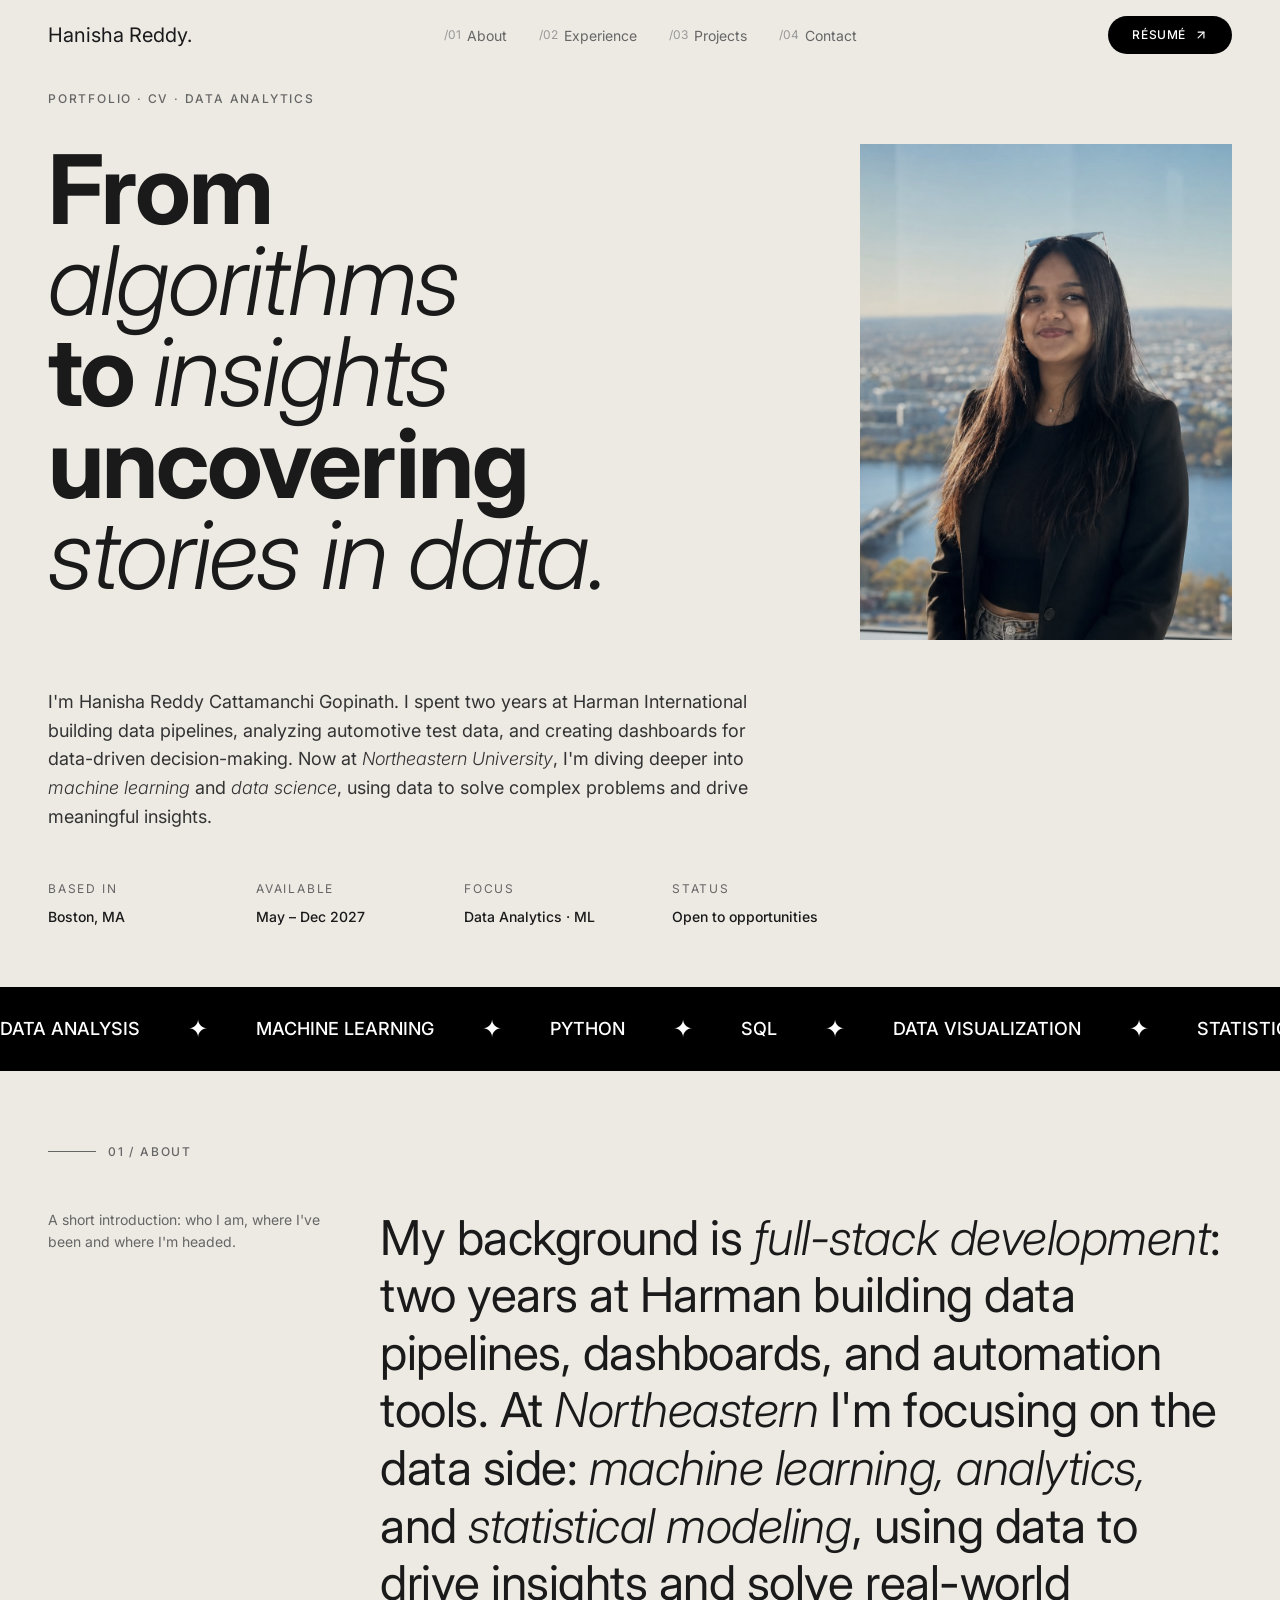
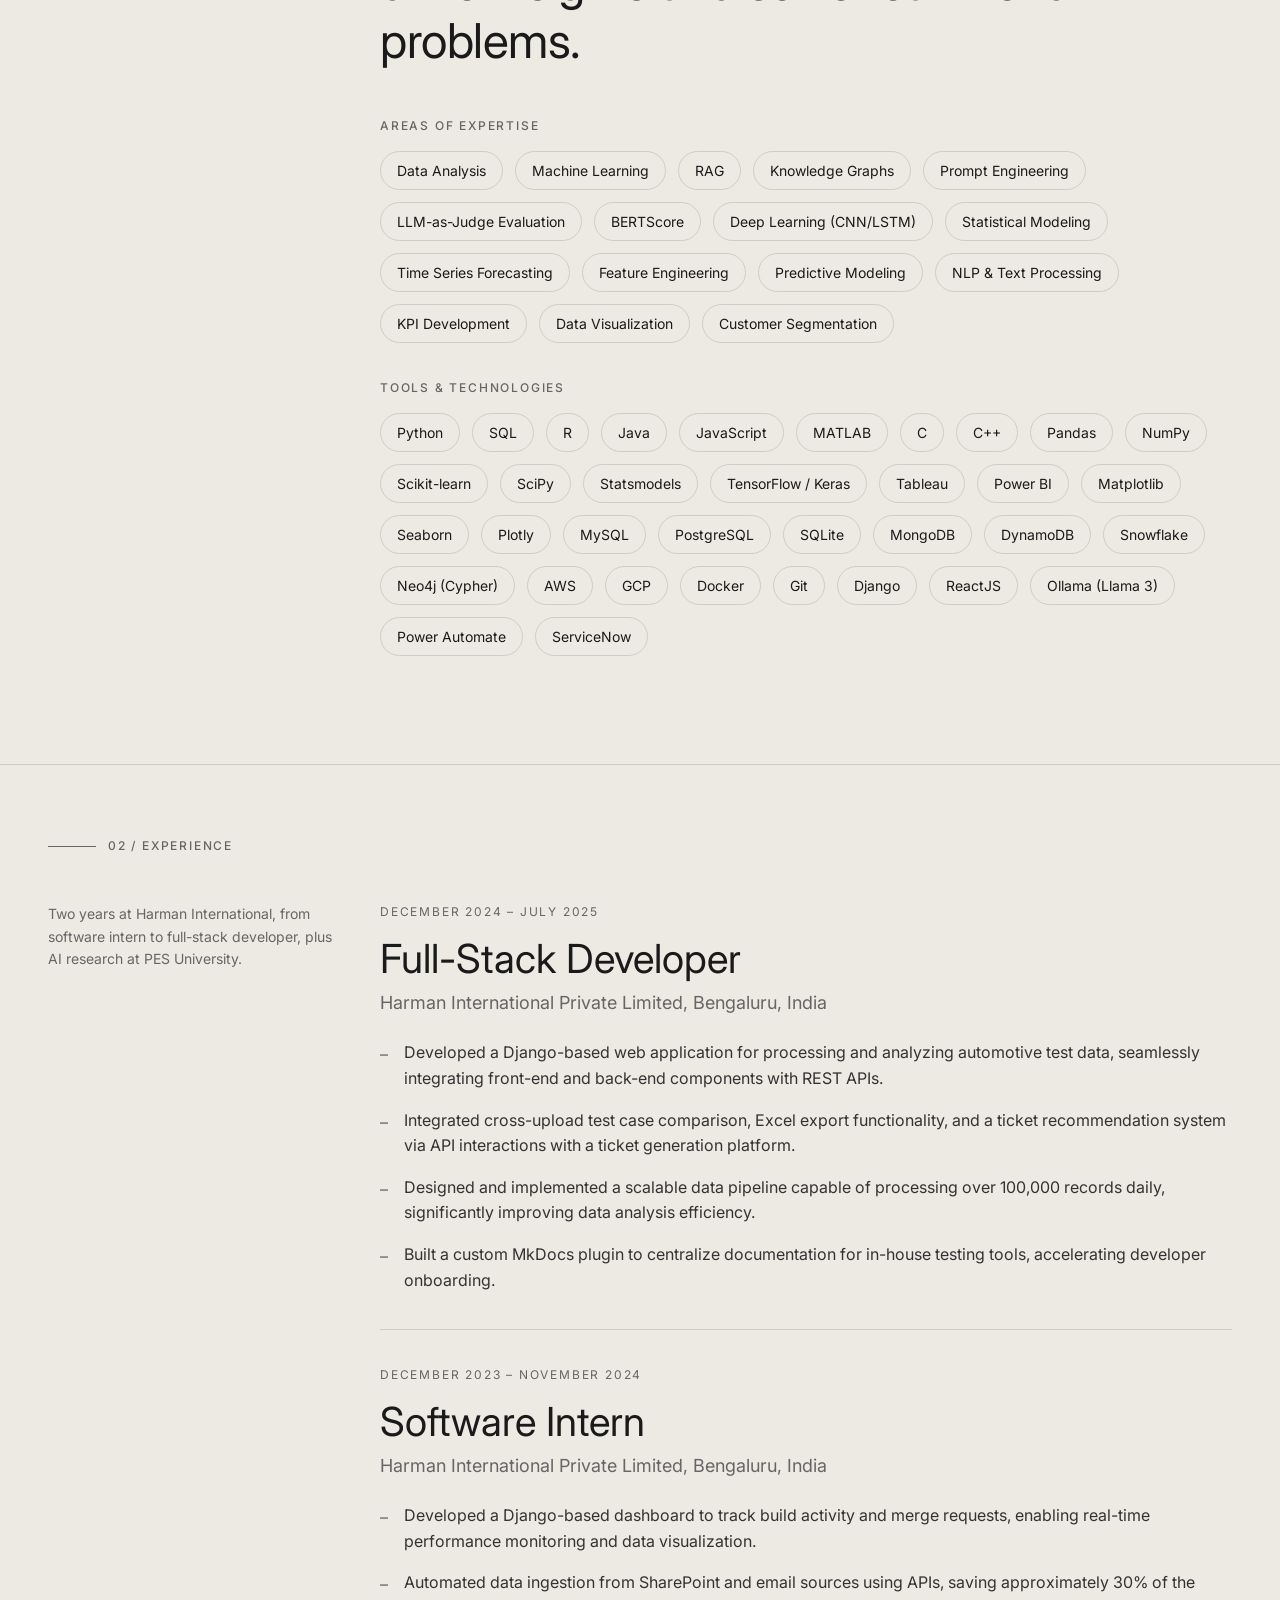
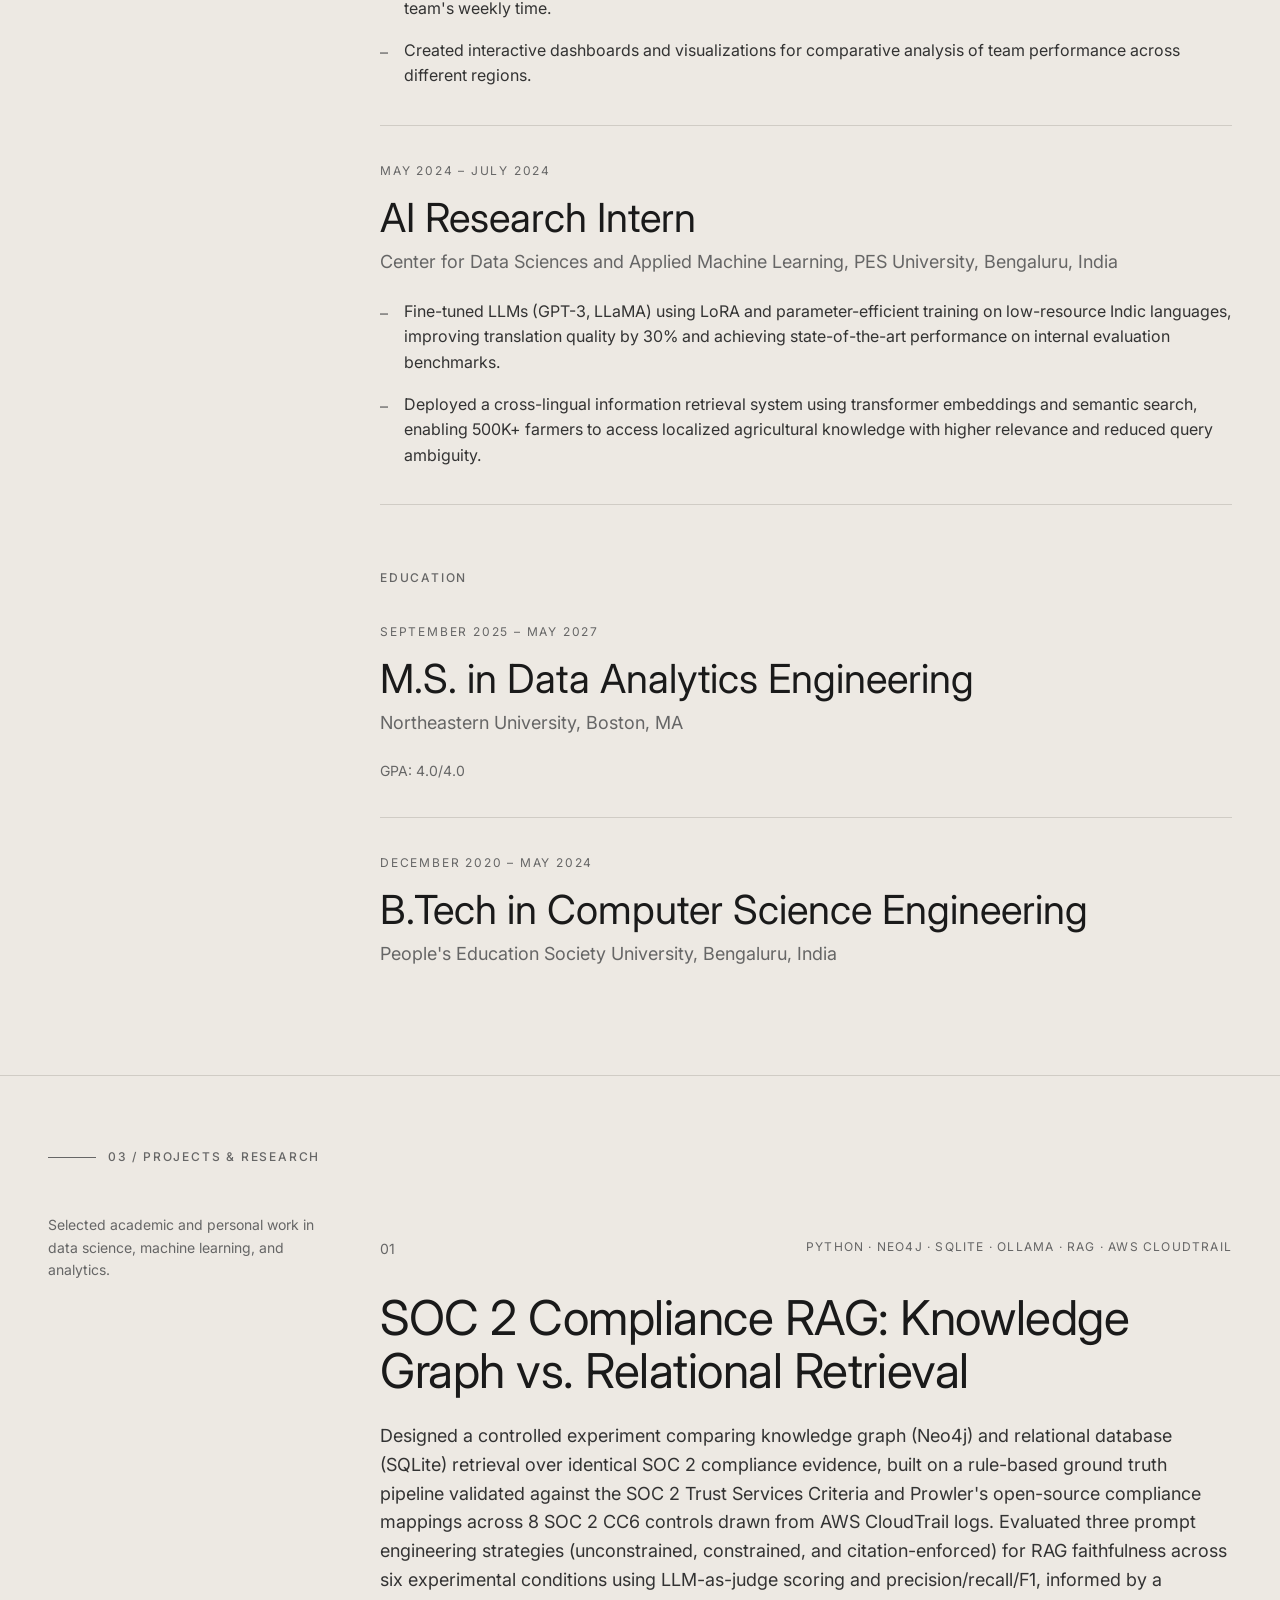
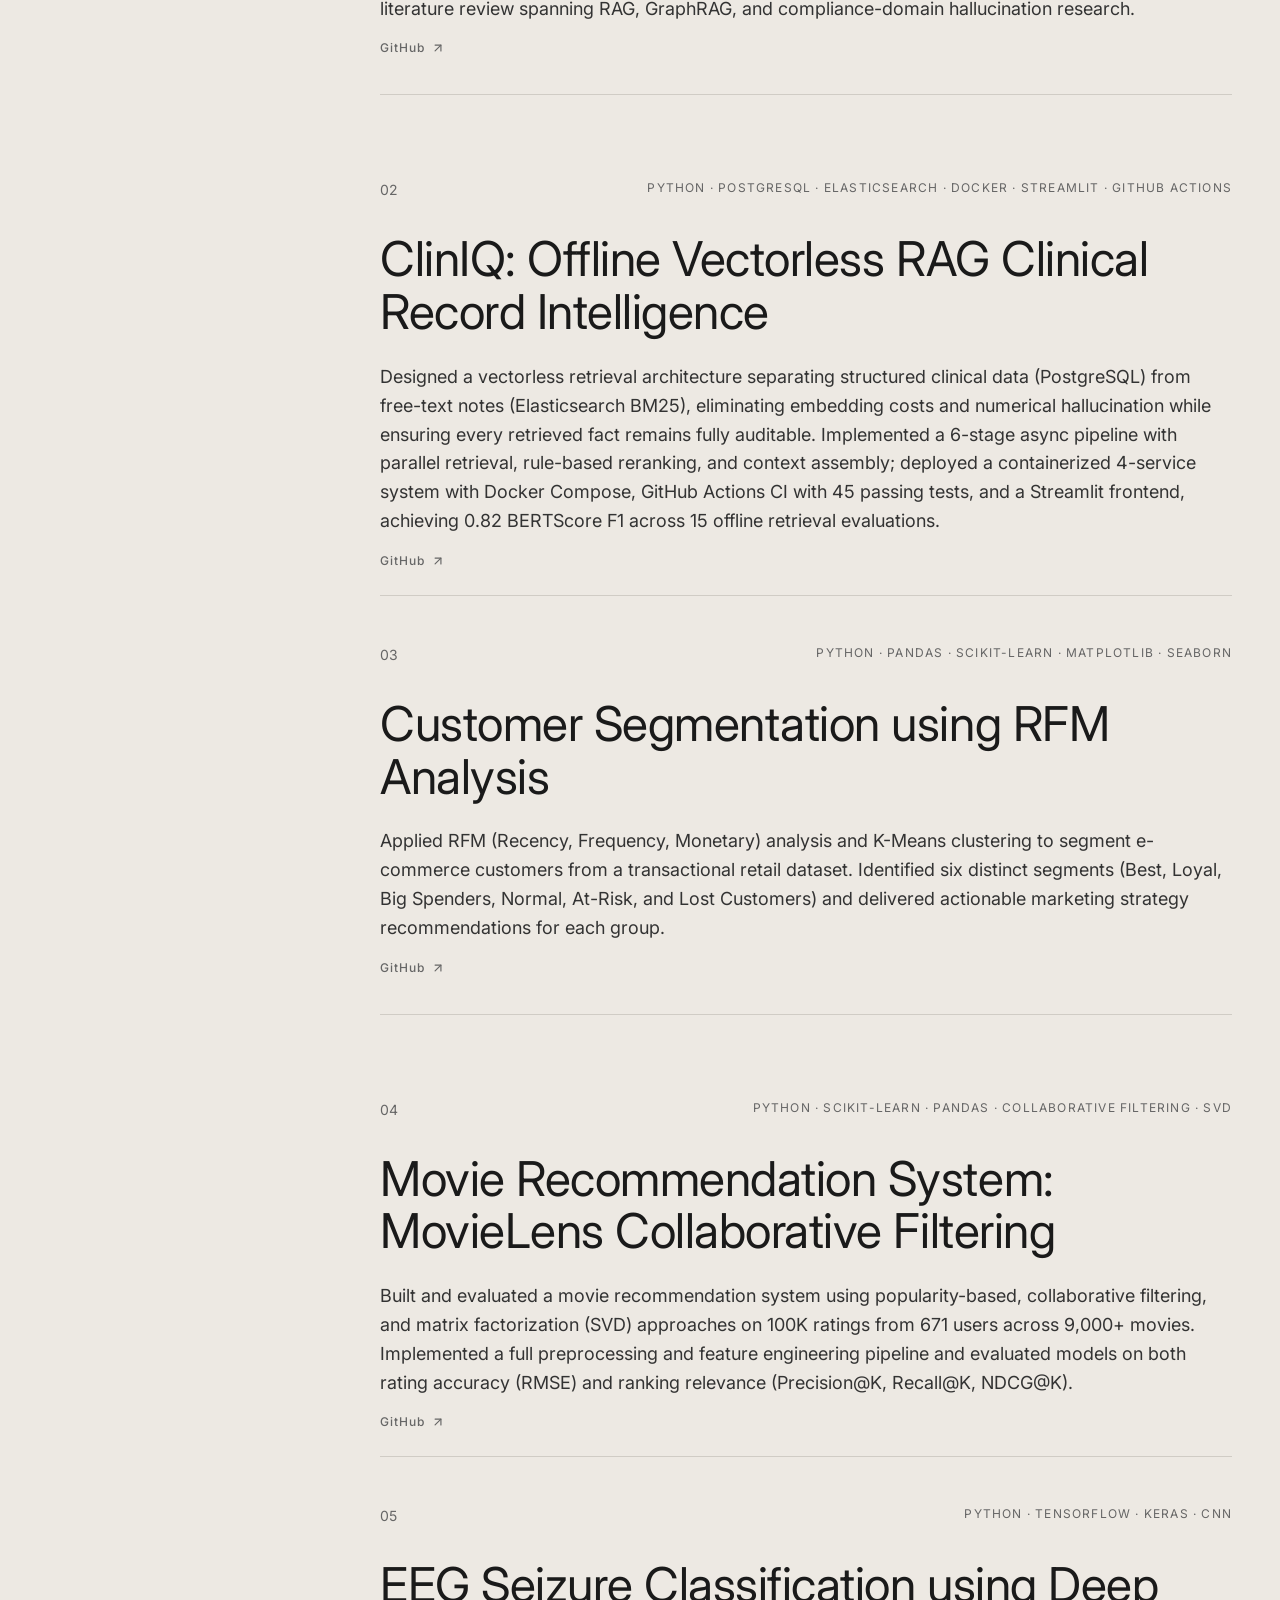
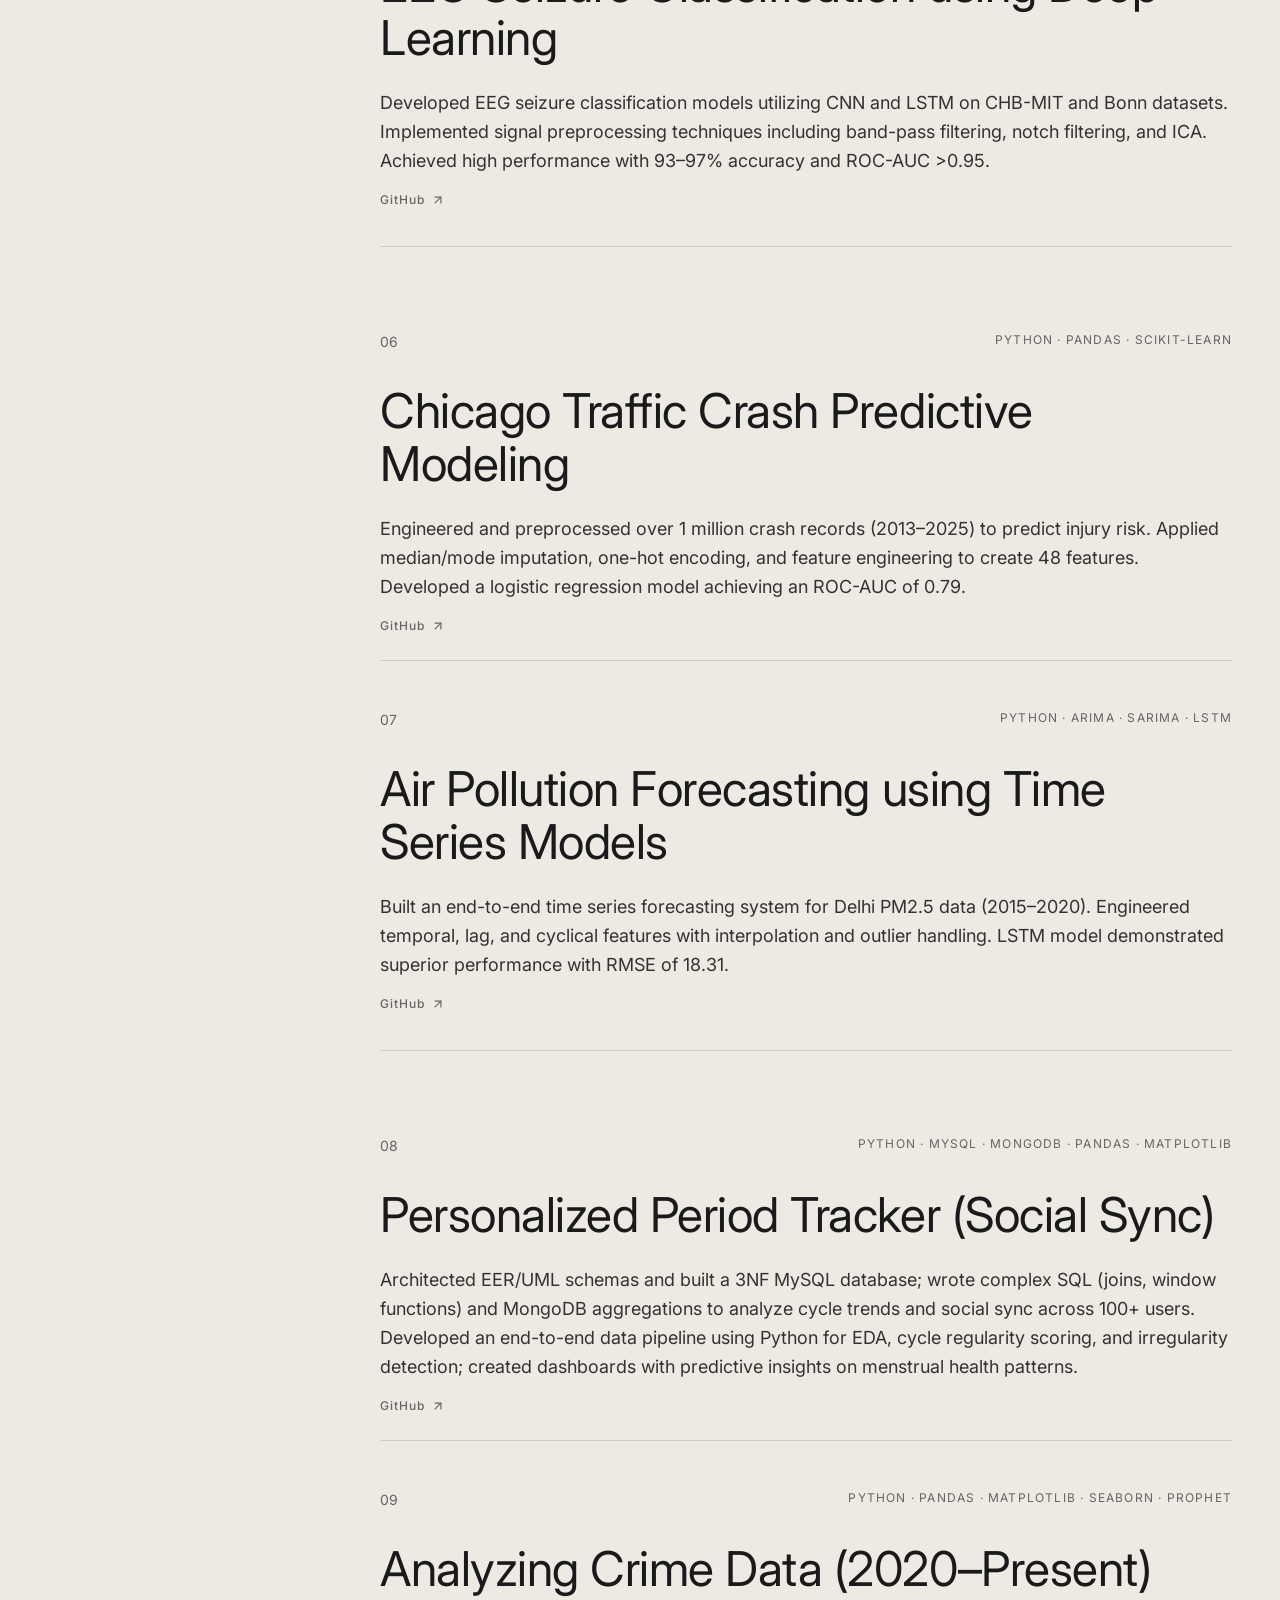
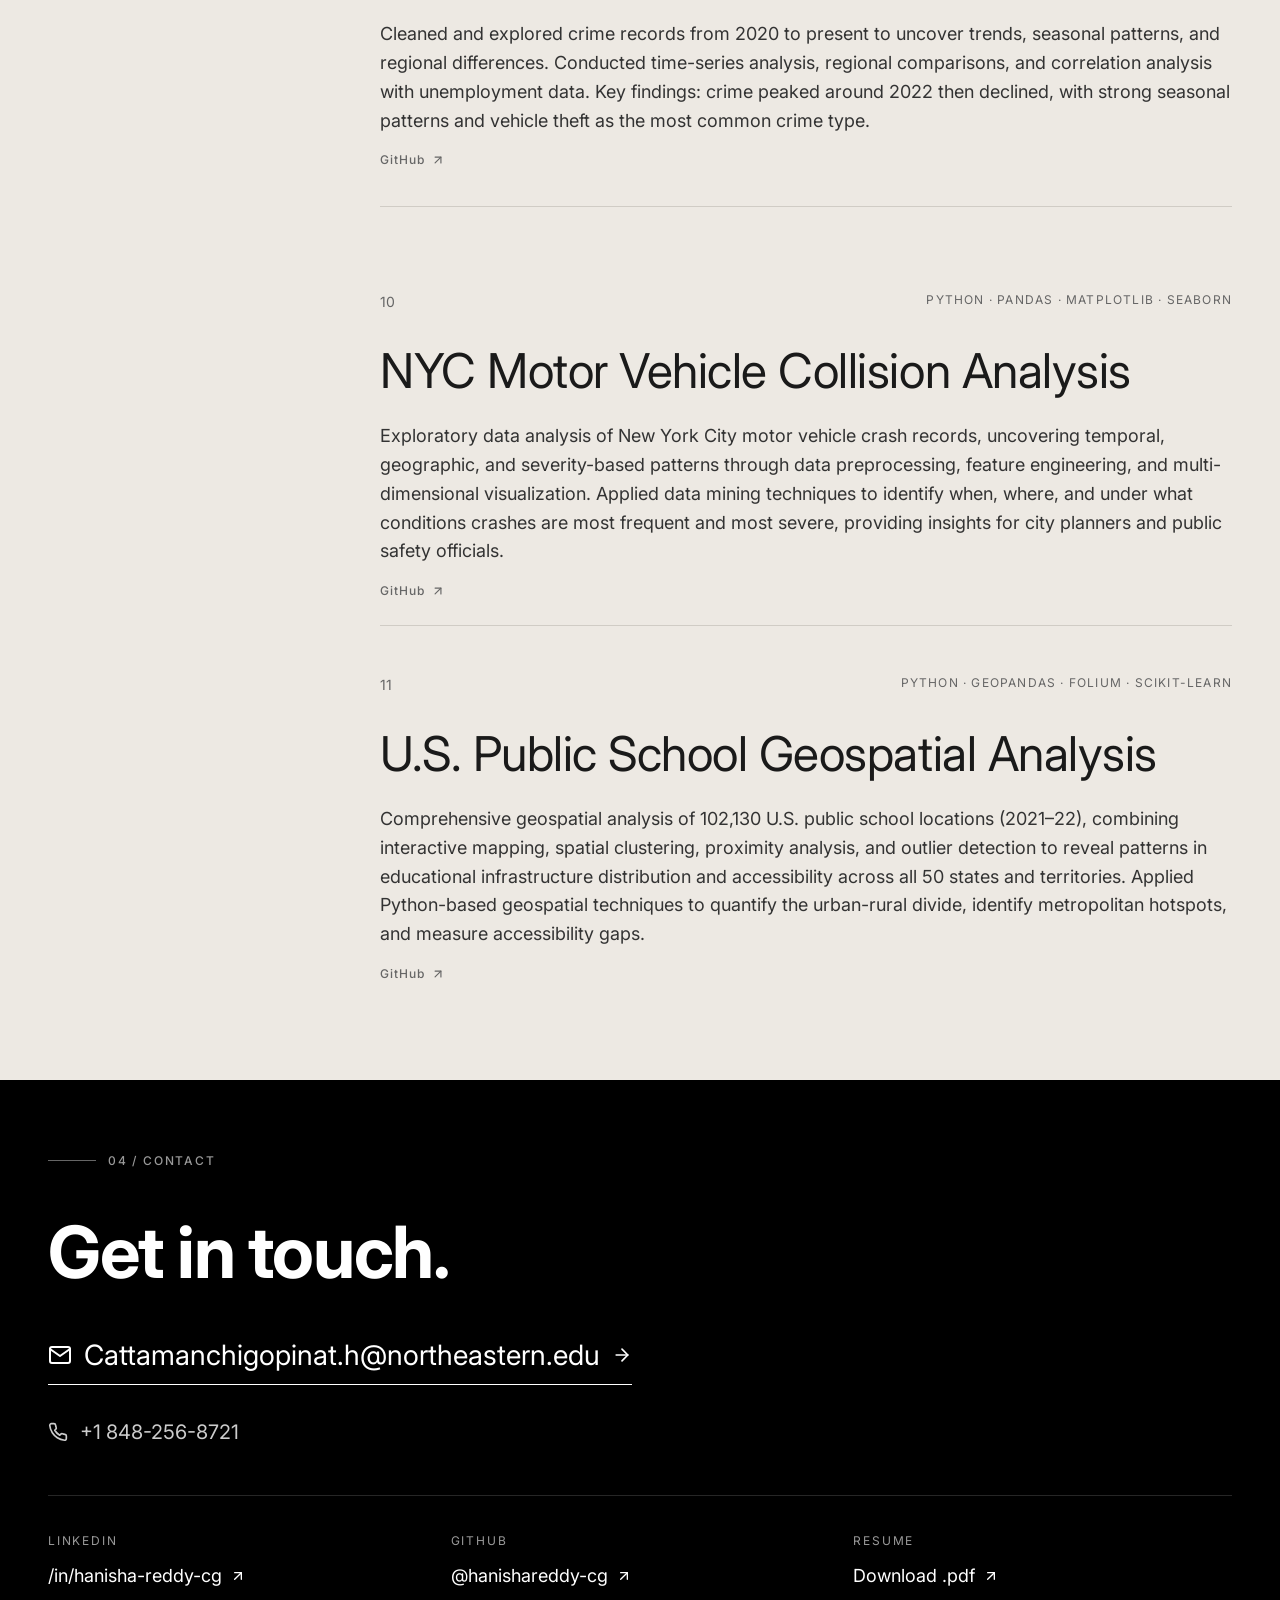
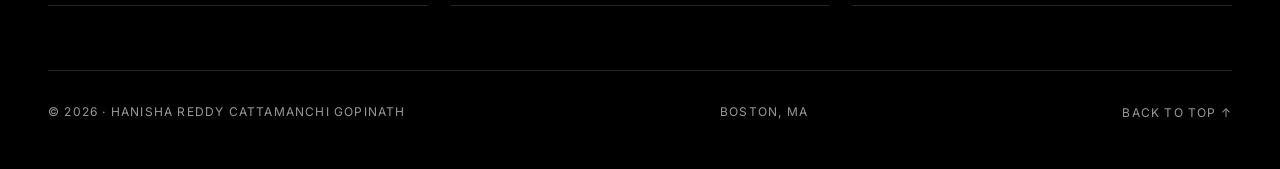
==== commit 476fcca2: "Add GitHub link to the SOC 2 Compliance RAG card The repo is still private, so this link 404s for vi" ====
--- a/index.html
+++ b/index.html
@@ -1165,6 +1165,10 @@
                             six experimental conditions using LLM-as-judge scoring and precision/recall/F1, informed by a literature review spanning RAG,
                             GraphRAG, and compliance-domain hallucination research.
                         </p>
+                        <a href="https://github.com/hanishareddy-cg/soc2-compliance-rag-explainability" target="_blank" class="project-link">
+                            GitHub
+                            <svg xmlns="http://www.w3.org/2000/svg" width="14" height="14" viewBox="0 0 24 24" fill="none" stroke="currentColor" stroke-width="2" stroke-linecap="round" stroke-linejoin="round"><line x1="7" y1="17" x2="17" y2="7"></line><polyline points="7 7 17 7 17 17"></polyline></svg>
+                        </a>
                         <div class="divider"></div>
                     </div>
 
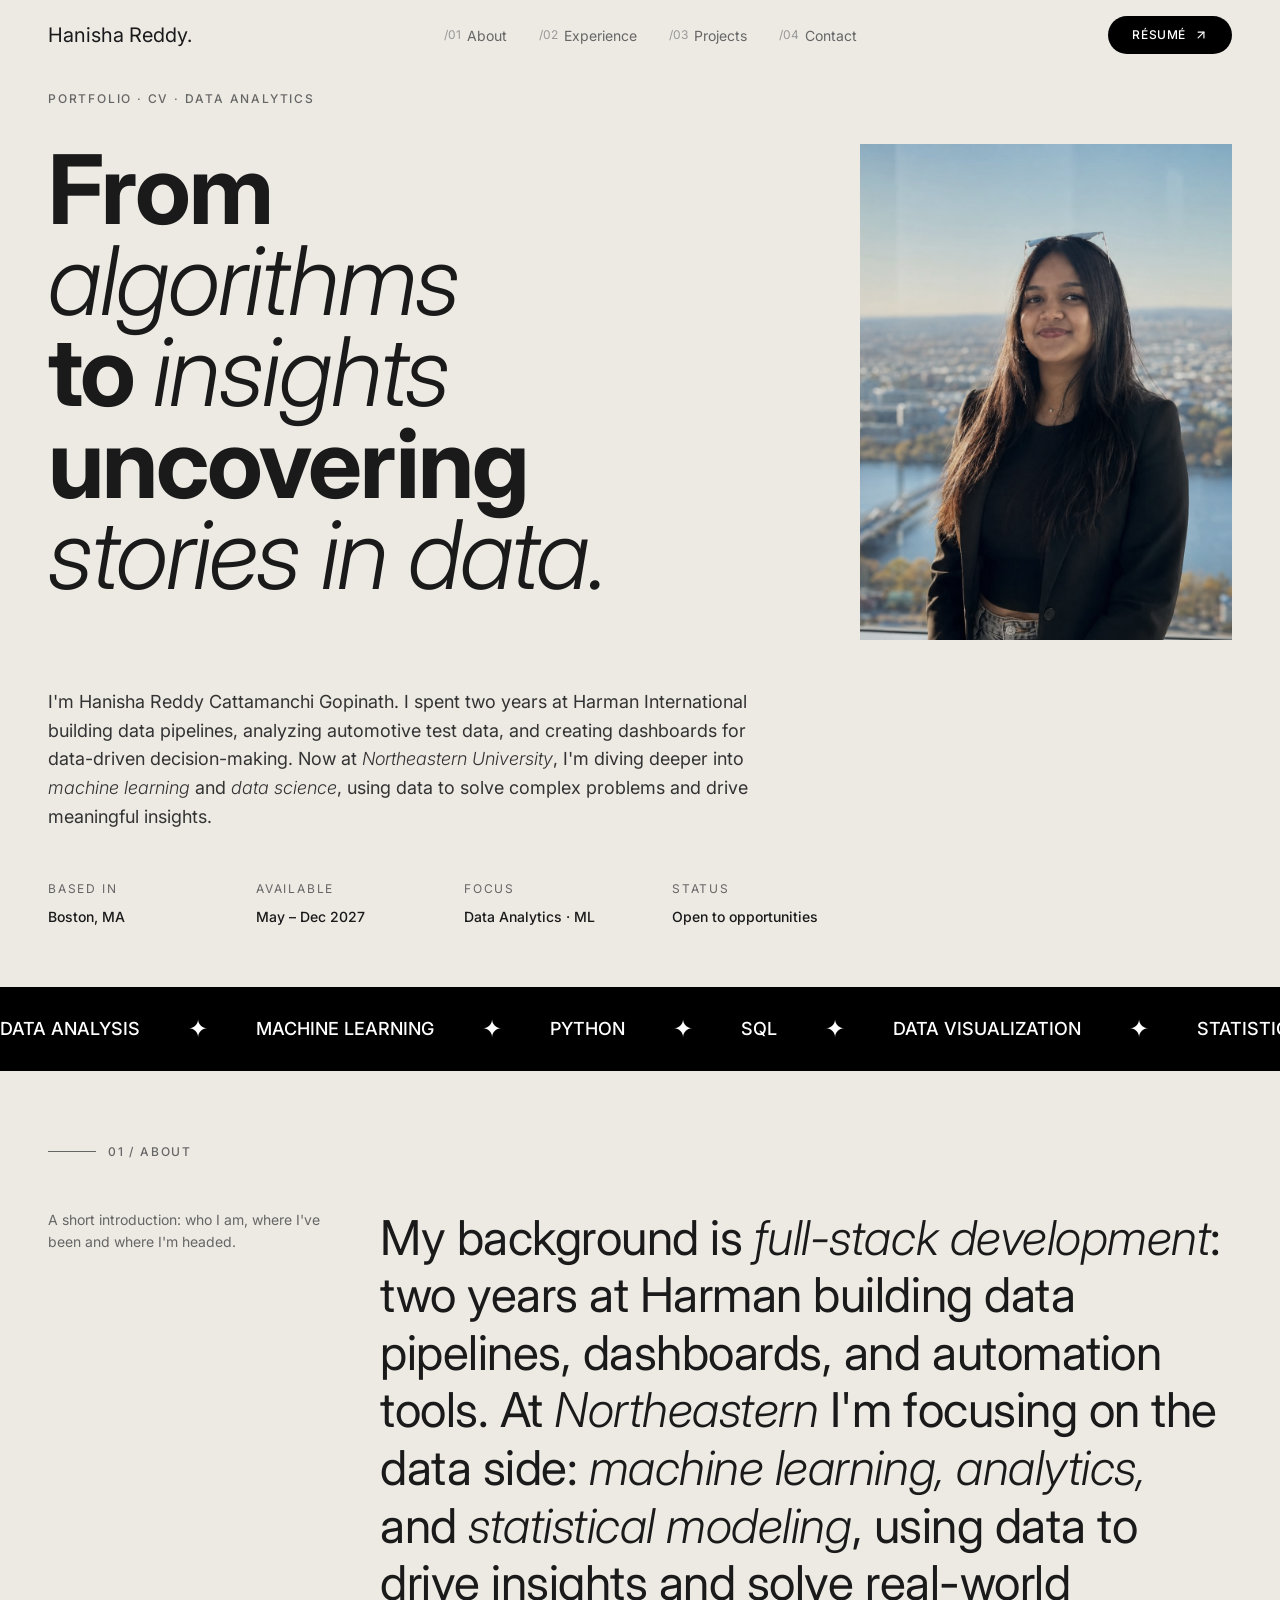
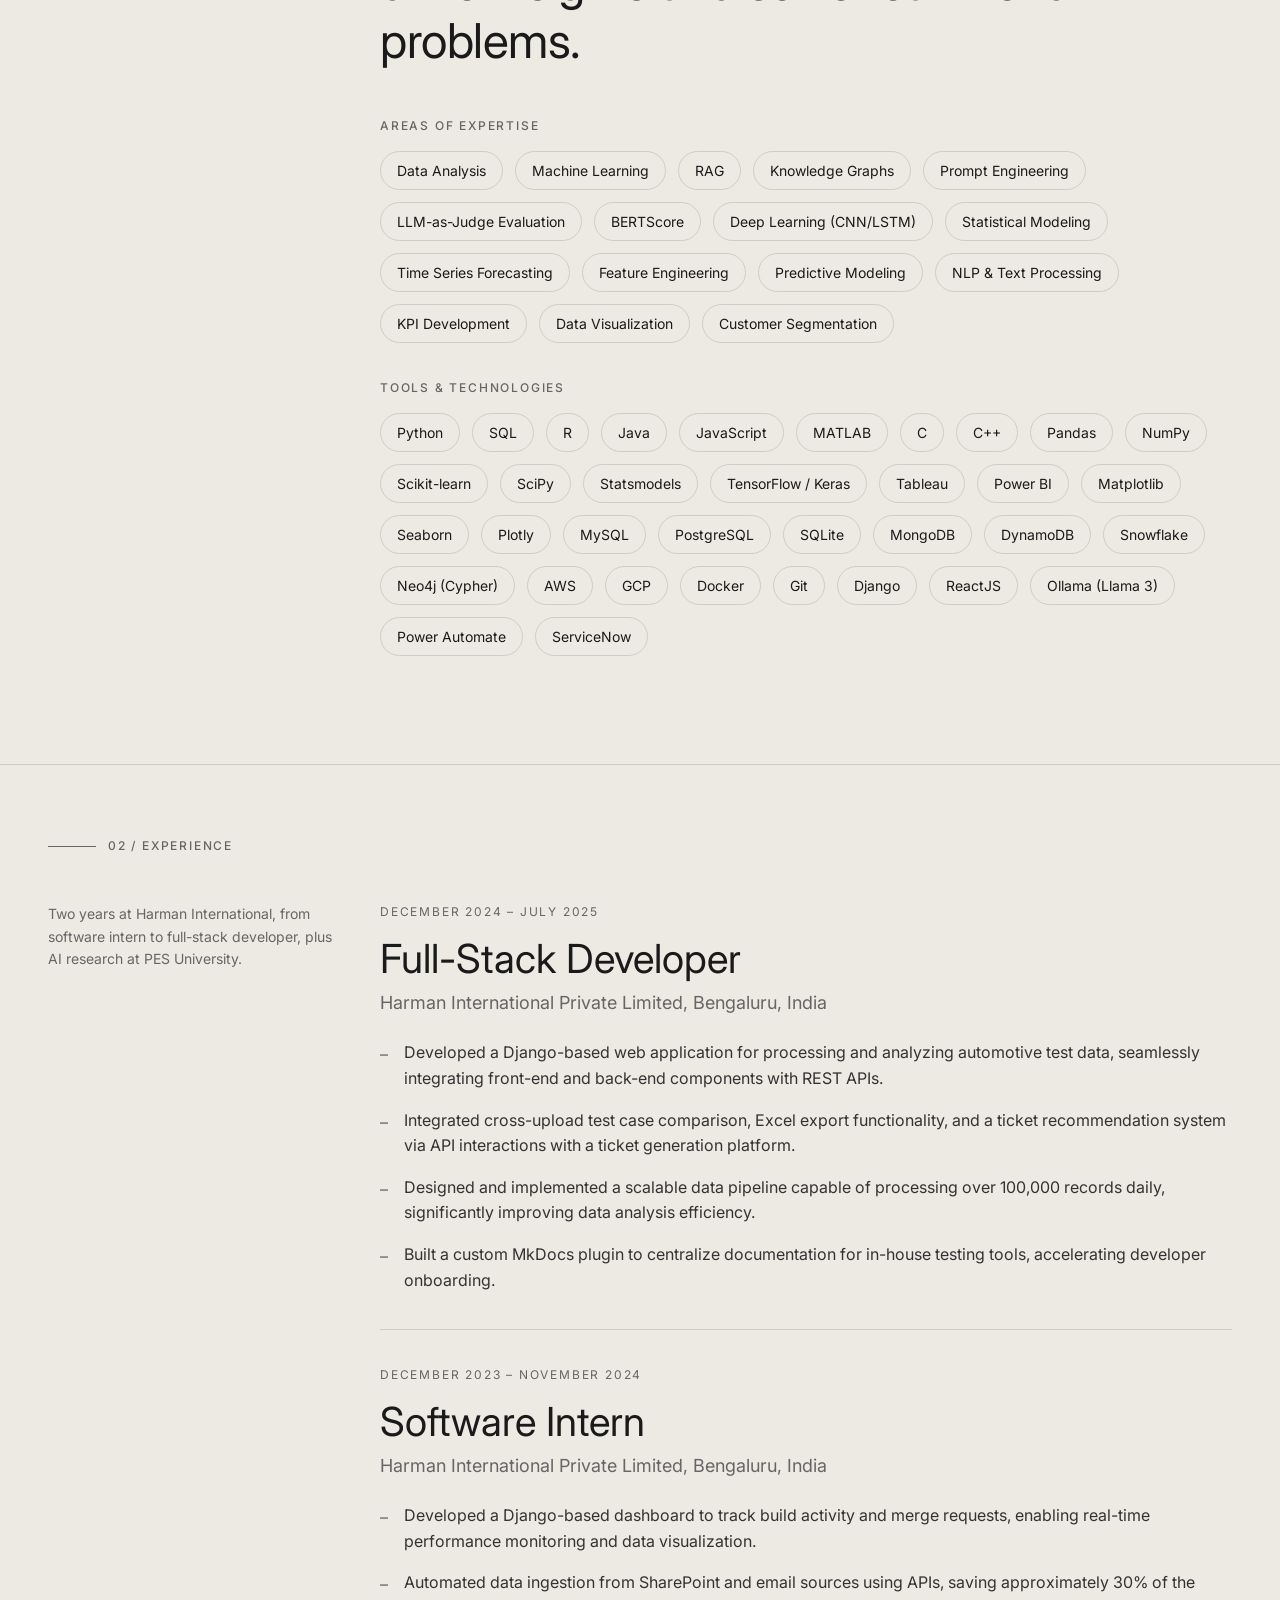
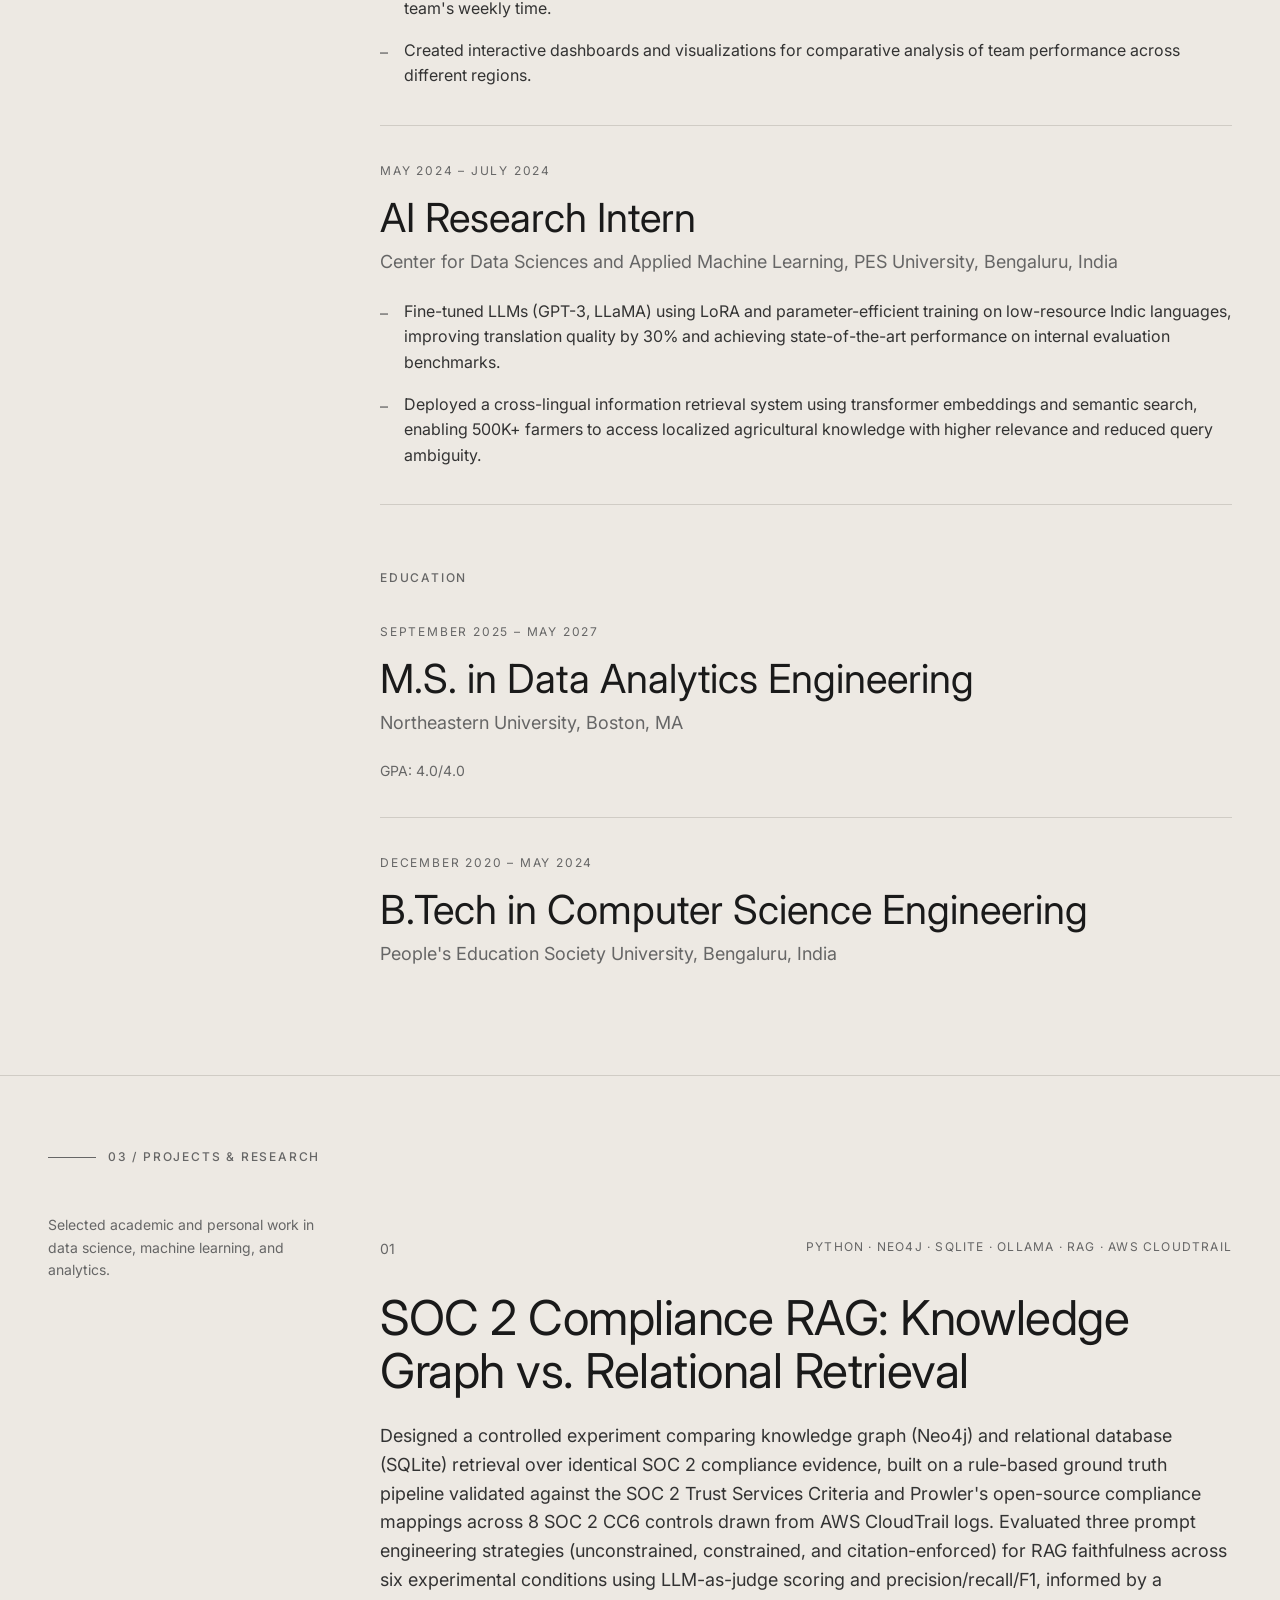
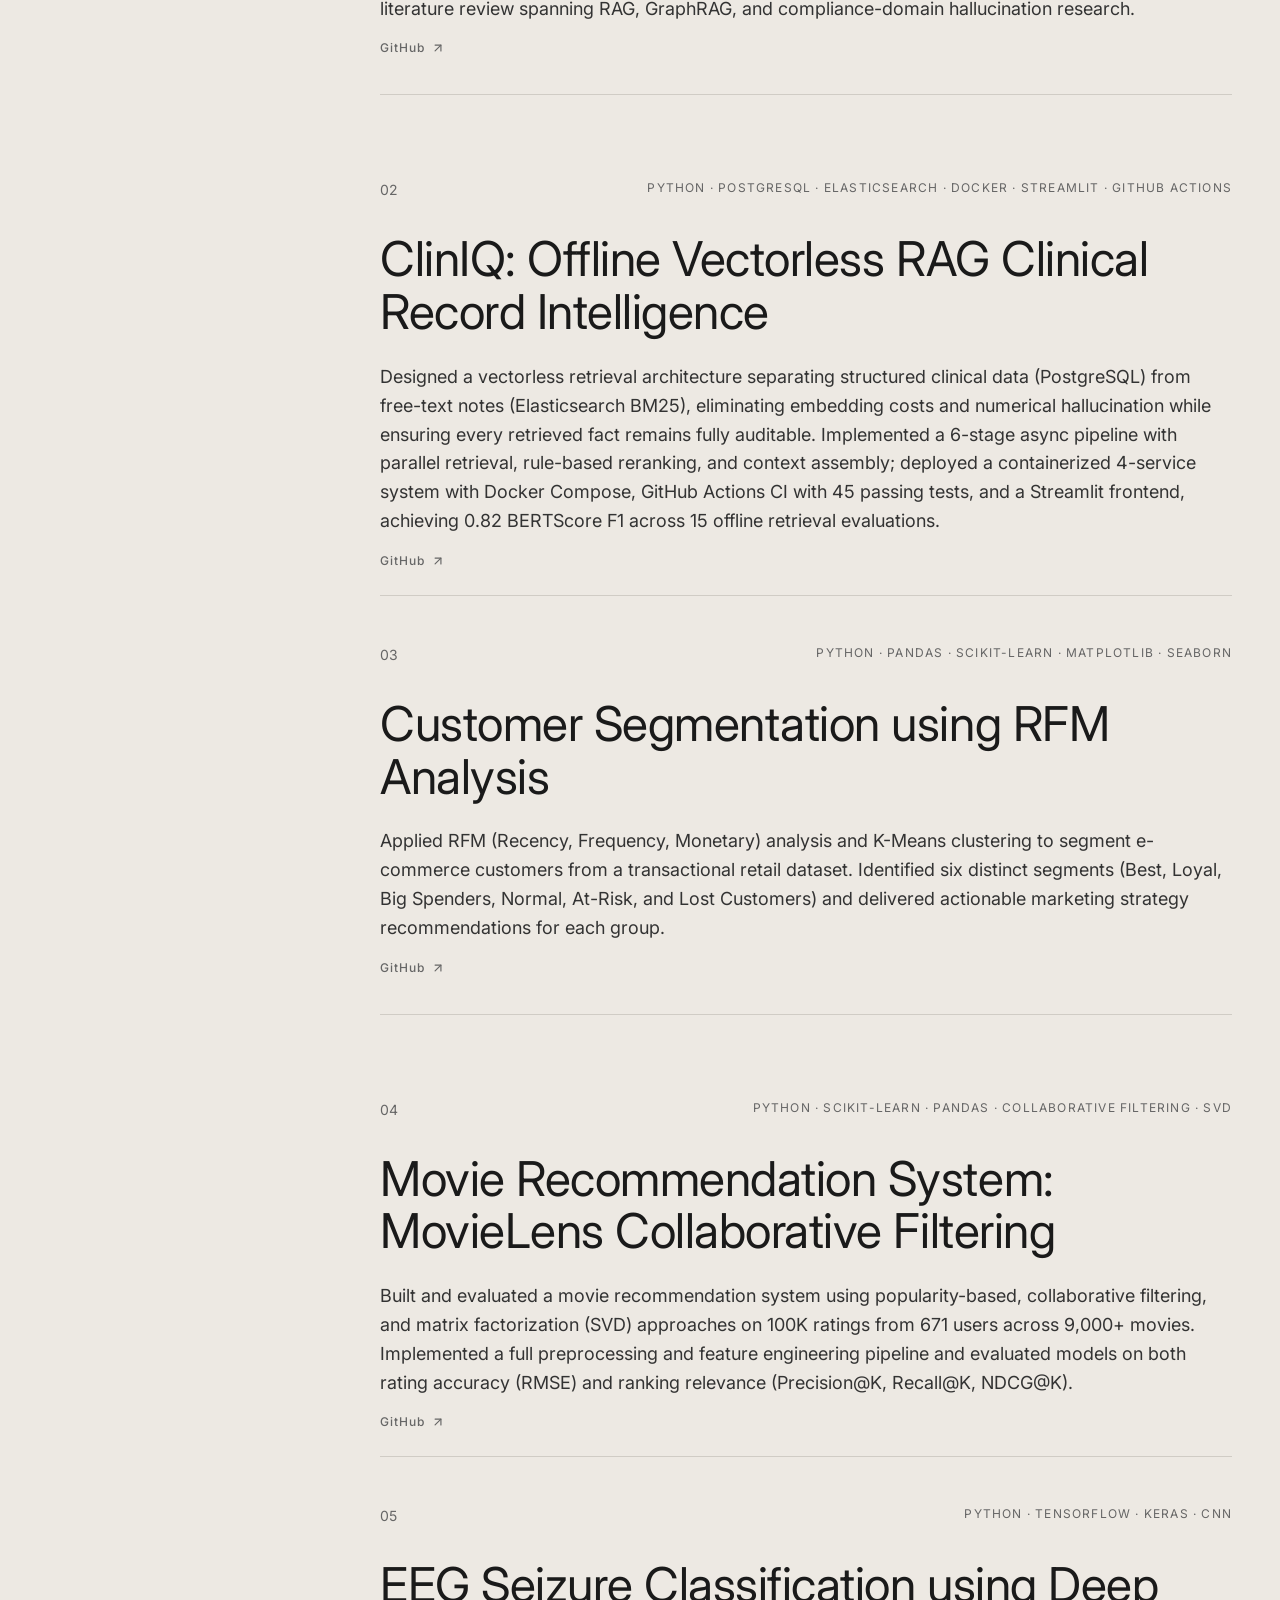
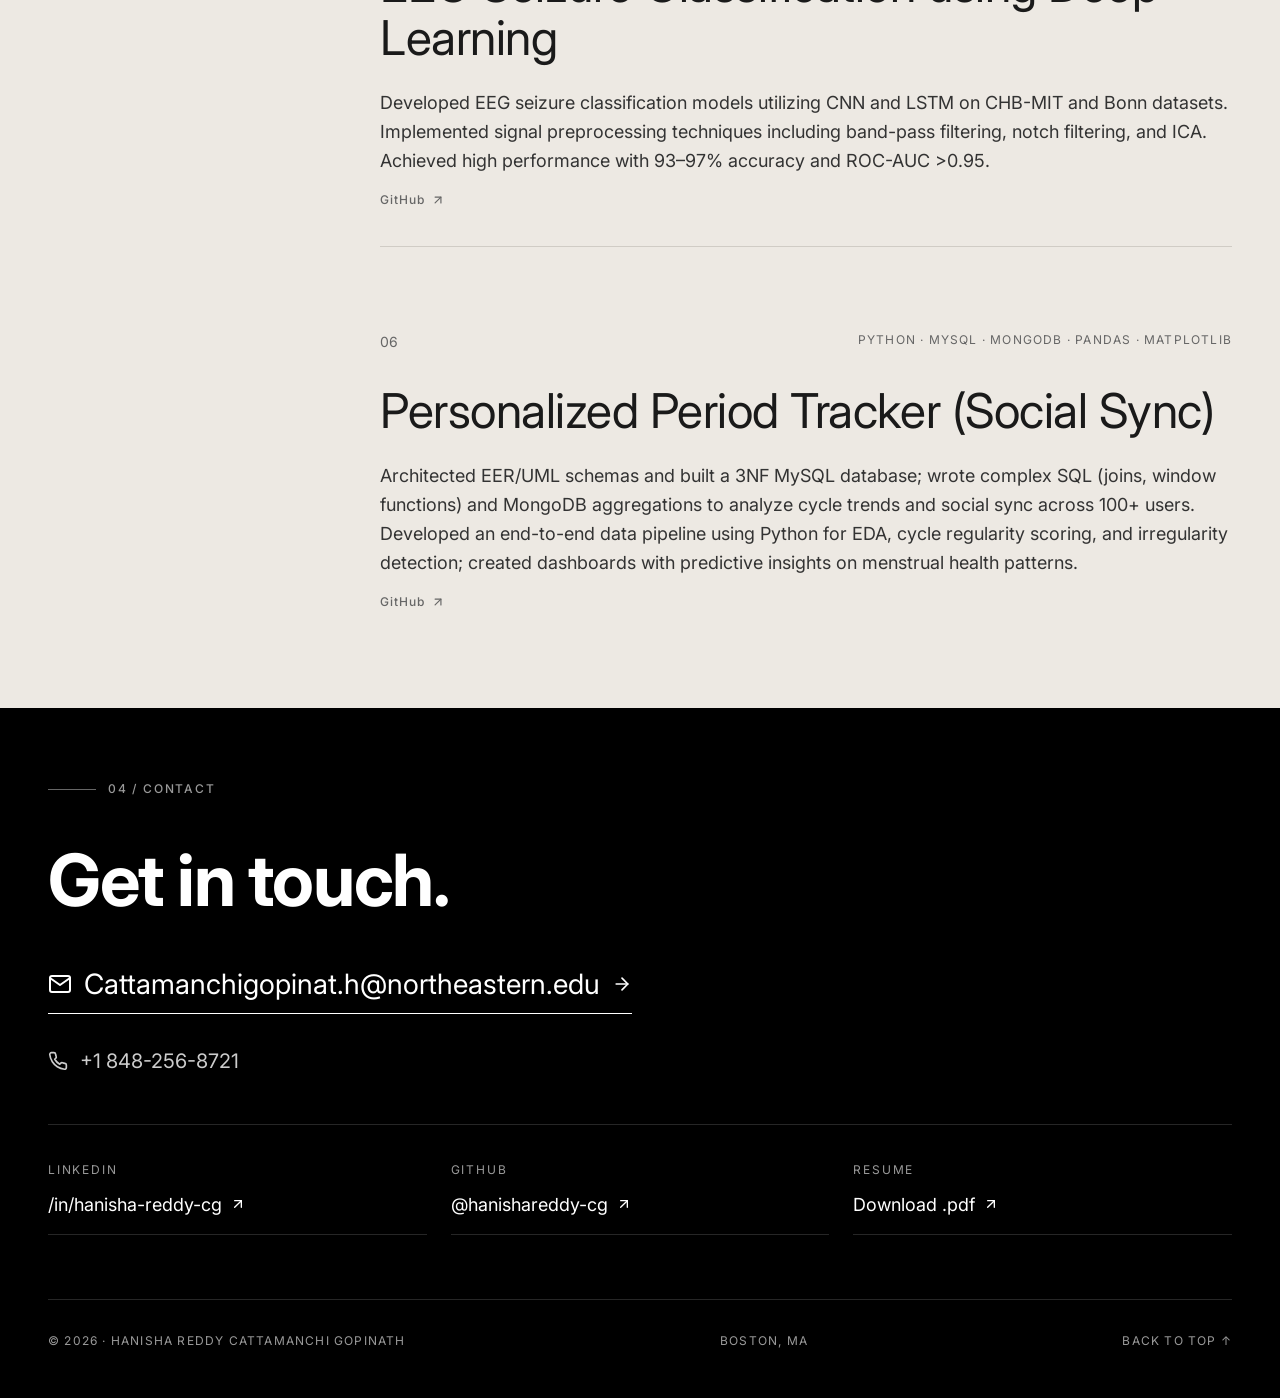
==== commit 947fd469: "Remove five older projects from portfolio Co-Authored-By: Claude Opus 5.5 <noreply@anthropic.com>" ====
--- a/index.html
+++ b/index.html
@@ -1258,46 +1258,6 @@
                         <div class="project-header">
                             <span class="project-num">06</span>
                             <div class="project-meta">
-                                <p class="project-tech">PYTHON · PANDAS · SCIKIT-LEARN</p>
-                            </div>
-                        </div>
-                        <h3 class="project-title">Chicago Traffic Crash Predictive Modeling</h3>
-                        <p class="project-desc">
-                            Engineered and preprocessed over 1 million crash records (2013–2025) to predict injury risk.
-                            Applied median/mode imputation, one-hot encoding, and feature engineering to create 48 features.
-                            Developed a logistic regression model achieving an ROC-AUC of 0.79.
-                        </p>
-                        <a href="https://github.com/hanishareddy-cg/Chicago-Traffic-Crash-Analysis-Injury-Risk-Modeling-EDA" target="_blank" class="project-link">
-                            GitHub
-                            <svg xmlns="http://www.w3.org/2000/svg" width="14" height="14" viewBox="0 0 24 24" fill="none" stroke="currentColor" stroke-width="2" stroke-linecap="round" stroke-linejoin="round"><line x1="7" y1="17" x2="17" y2="7"></line><polyline points="7 7 17 7 17 17"></polyline></svg>
-                        </a>
-                        <div class="divider"></div>
-                    </div>
-
-                    <div class="project-card project-dark">
-                        <div class="project-header">
-                            <span class="project-num">07</span>
-                            <div class="project-meta">
-                                <p class="project-tech">PYTHON · ARIMA · SARIMA · LSTM</p>
-                            </div>
-                        </div>
-                        <h3 class="project-title">Air Pollution Forecasting using Time Series Models</h3>
-                        <p class="project-desc">
-                            Built an end-to-end time series forecasting system for Delhi PM2.5 data (2015–2020).
-                            Engineered temporal, lag, and cyclical features with interpolation and outlier handling.
-                            LSTM model demonstrated superior performance with RMSE of 18.31.
-                        </p>
-                        <a href="https://github.com/hanishareddy-cg/Air-Pollution-Forecasting---Delhi-PM2.5-Time-Series-Analysis" target="_blank" class="project-link">
-                            GitHub
-                            <svg xmlns="http://www.w3.org/2000/svg" width="14" height="14" viewBox="0 0 24 24" fill="none" stroke="currentColor" stroke-width="2" stroke-linecap="round" stroke-linejoin="round"><line x1="7" y1="17" x2="17" y2="7"></line><polyline points="7 7 17 7 17 17"></polyline></svg>
-                        </a>
-                        <div class="divider"></div>
-                    </div>
-
-                    <div class="project-card project-light">
-                        <div class="project-header">
-                            <span class="project-num">08</span>
-                            <div class="project-meta">
                                 <p class="project-tech">PYTHON · MYSQL · MONGODB · PANDAS · MATPLOTLIB</p>
                             </div>
                         </div>
@@ -1309,68 +1269,6 @@
                             created dashboards with predictive insights on menstrual health patterns.
                         </p>
                         <a href="https://github.com/hanishareddy-cg" target="_blank" class="project-link">
-                            GitHub
-                            <svg xmlns="http://www.w3.org/2000/svg" width="14" height="14" viewBox="0 0 24 24" fill="none" stroke="currentColor" stroke-width="2" stroke-linecap="round" stroke-linejoin="round"><line x1="7" y1="17" x2="17" y2="7"></line><polyline points="7 7 17 7 17 17"></polyline></svg>
-                        </a>
-                        <div class="divider"></div>
-                    </div>
-
-                    <div class="project-card project-dark">
-                        <div class="project-header">
-                            <span class="project-num">09</span>
-                            <div class="project-meta">
-                                <p class="project-tech">PYTHON · PANDAS · MATPLOTLIB · SEABORN · PROPHET</p>
-                            </div>
-                        </div>
-                        <h3 class="project-title">Analyzing Crime Data (2020–Present)</h3>
-                        <p class="project-desc">
-                            Cleaned and explored crime records from 2020 to present to uncover trends, seasonal patterns, and regional differences.
-                            Conducted time-series analysis, regional comparisons, and correlation analysis with unemployment data.
-                            Key findings: crime peaked around 2022 then declined, with strong seasonal patterns and vehicle theft as the most common crime type.
-                        </p>
-                        <a href="https://github.com/hanishareddy-cg/Analyzing-Crime-Data-From-2020---Present" target="_blank" class="project-link">
-                            GitHub
-                            <svg xmlns="http://www.w3.org/2000/svg" width="14" height="14" viewBox="0 0 24 24" fill="none" stroke="currentColor" stroke-width="2" stroke-linecap="round" stroke-linejoin="round"><line x1="7" y1="17" x2="17" y2="7"></line><polyline points="7 7 17 7 17 17"></polyline></svg>
-                        </a>
-                        <div class="divider"></div>
-                    </div>
-
-                    <div class="project-card project-light">
-                        <div class="project-header">
-                            <span class="project-num">10</span>
-                            <div class="project-meta">
-                                <p class="project-tech">PYTHON · PANDAS · MATPLOTLIB · SEABORN</p>
-                            </div>
-                        </div>
-                        <h3 class="project-title">NYC Motor Vehicle Collision Analysis</h3>
-                        <p class="project-desc">
-                            Exploratory data analysis of New York City motor vehicle crash records, uncovering temporal, geographic,
-                            and severity-based patterns through data preprocessing, feature engineering, and multi-dimensional visualization.
-                            Applied data mining techniques to identify when, where, and under what conditions crashes are most frequent
-                            and most severe, providing insights for city planners and public safety officials.
-                        </p>
-                        <a href="https://github.com/hanishareddy-cg/NYC-Motor-Vehicle-Collision-Analysis-EDA-Crash-Severity-Visualization" target="_blank" class="project-link">
-                            GitHub
-                            <svg xmlns="http://www.w3.org/2000/svg" width="14" height="14" viewBox="0 0 24 24" fill="none" stroke="currentColor" stroke-width="2" stroke-linecap="round" stroke-linejoin="round"><line x1="7" y1="17" x2="17" y2="7"></line><polyline points="7 7 17 7 17 17"></polyline></svg>
-                        </a>
-                        <div class="divider"></div>
-                    </div>
-
-                    <div class="project-card project-dark">
-                        <div class="project-header">
-                            <span class="project-num">11</span>
-                            <div class="project-meta">
-                                <p class="project-tech">PYTHON · GEOPANDAS · FOLIUM · SCIKIT-LEARN</p>
-                            </div>
-                        </div>
-                        <h3 class="project-title">U.S. Public School Geospatial Analysis</h3>
-                        <p class="project-desc">
-                            Comprehensive geospatial analysis of 102,130 U.S. public school locations (2021–22), combining interactive mapping,
-                            spatial clustering, proximity analysis, and outlier detection to reveal patterns in educational infrastructure
-                            distribution and accessibility across all 50 states and territories. Applied Python-based geospatial techniques
-                            to quantify the urban-rural divide, identify metropolitan hotspots, and measure accessibility gaps.
-                        </p>
-                        <a href="https://github.com/hanishareddy-cg/U.S.-Public-School-Geospatial-Analysis-Distribution-Clustering-Accessibility" target="_blank" class="project-link">
                             GitHub
                             <svg xmlns="http://www.w3.org/2000/svg" width="14" height="14" viewBox="0 0 24 24" fill="none" stroke="currentColor" stroke-width="2" stroke-linecap="round" stroke-linejoin="round"><line x1="7" y1="17" x2="17" y2="7"></line><polyline points="7 7 17 7 17 17"></polyline></svg>
                         </a>
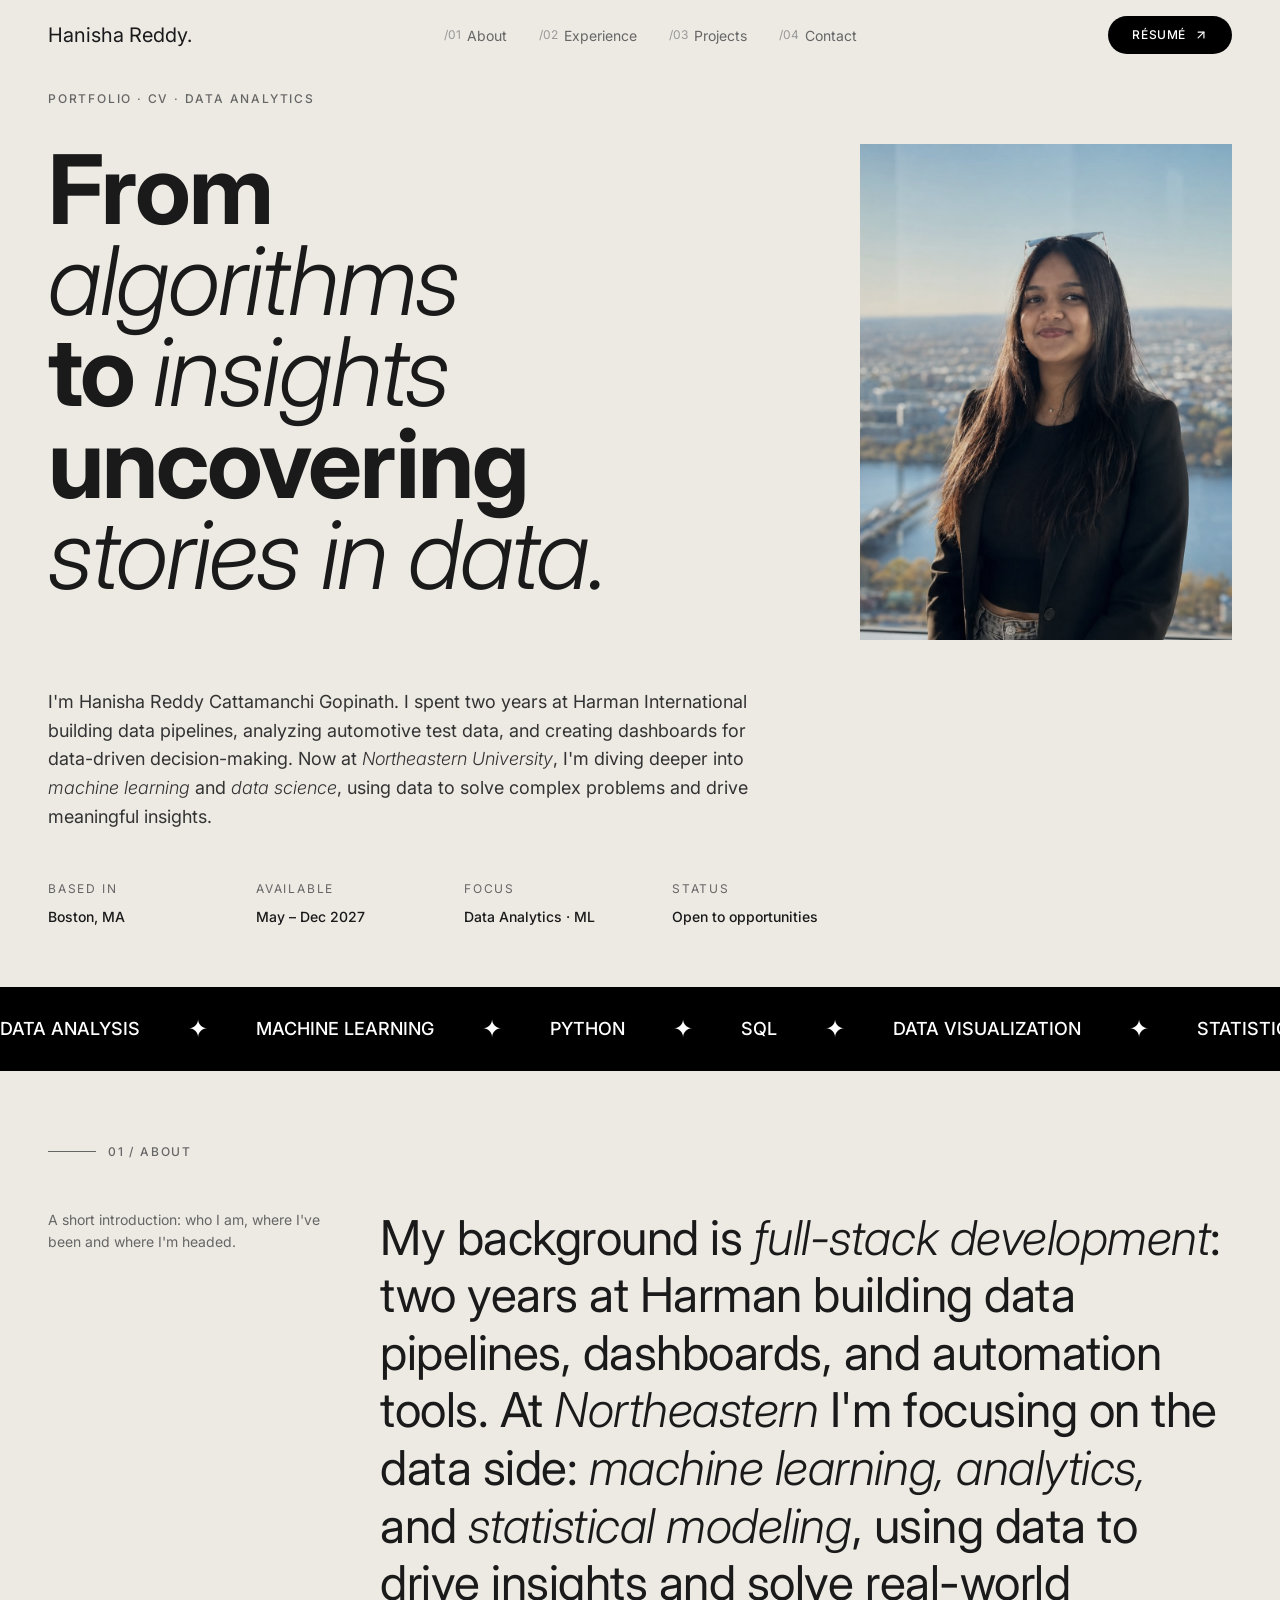
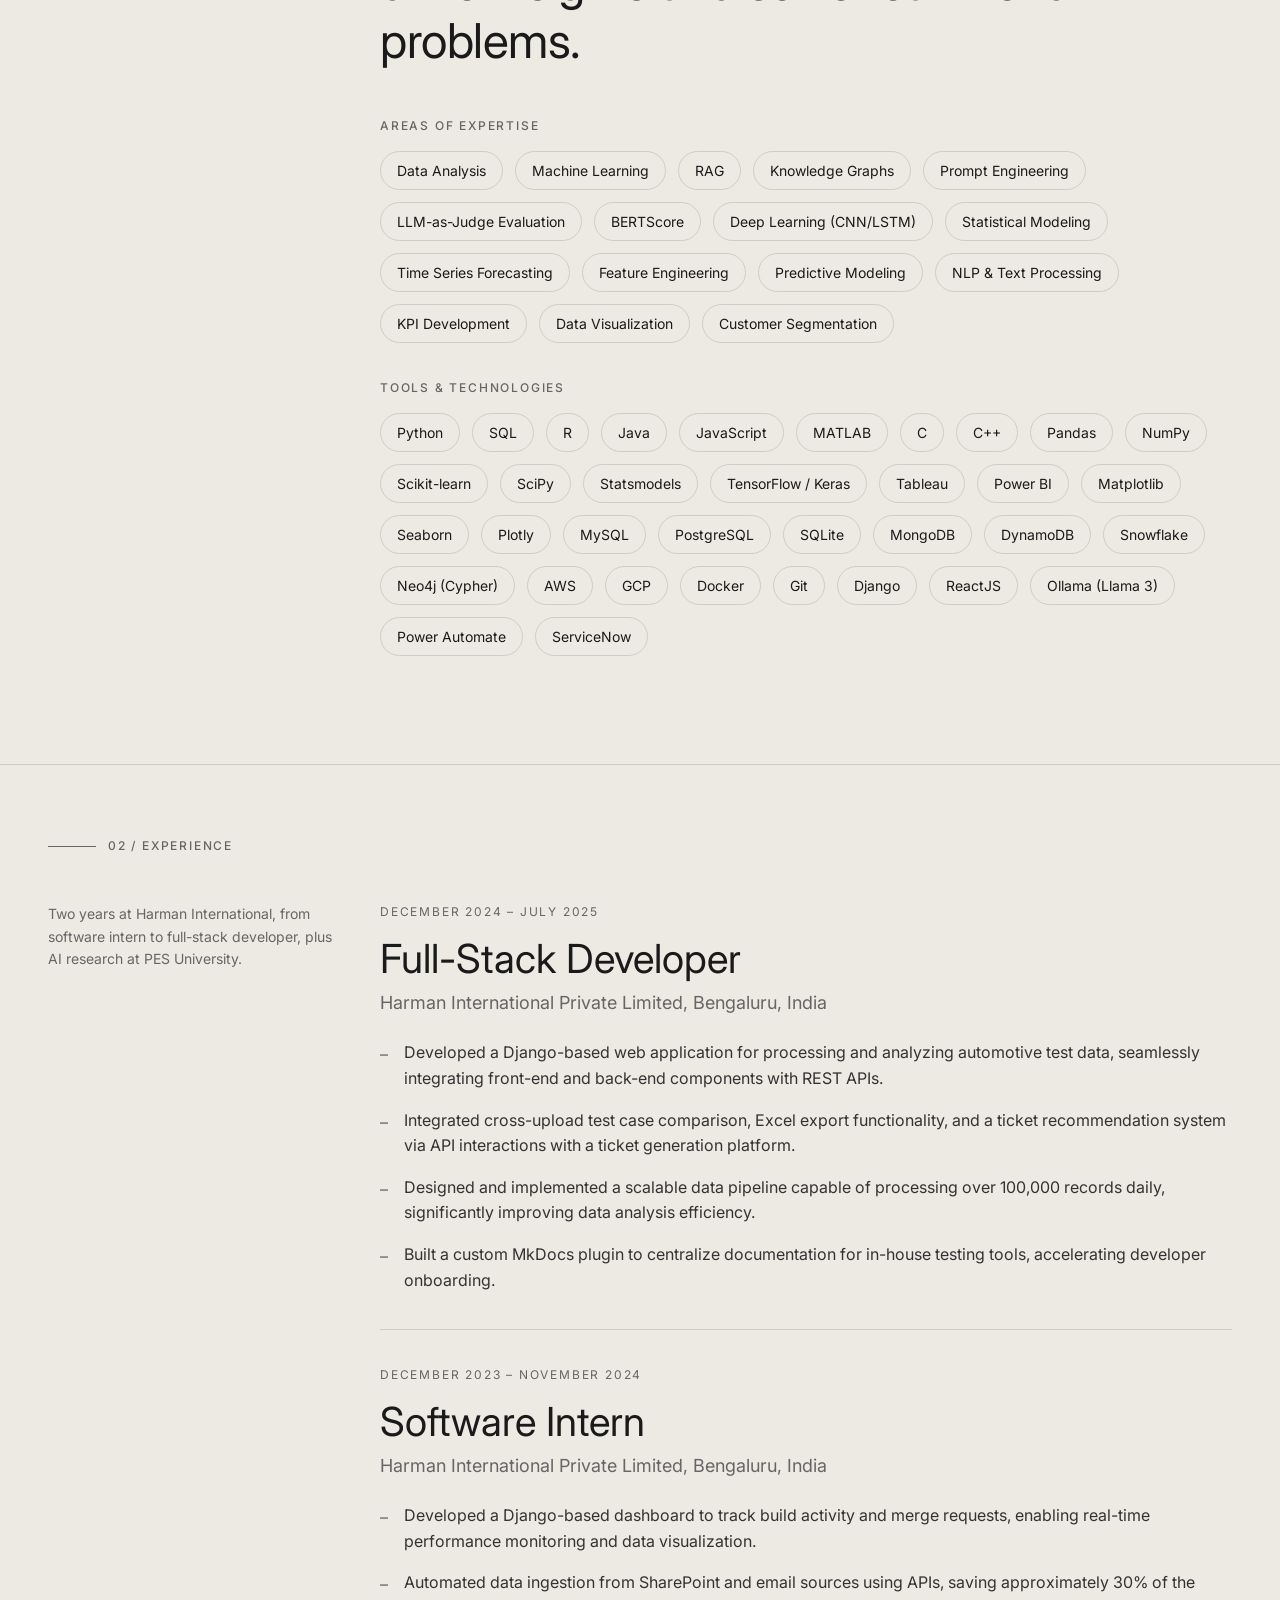
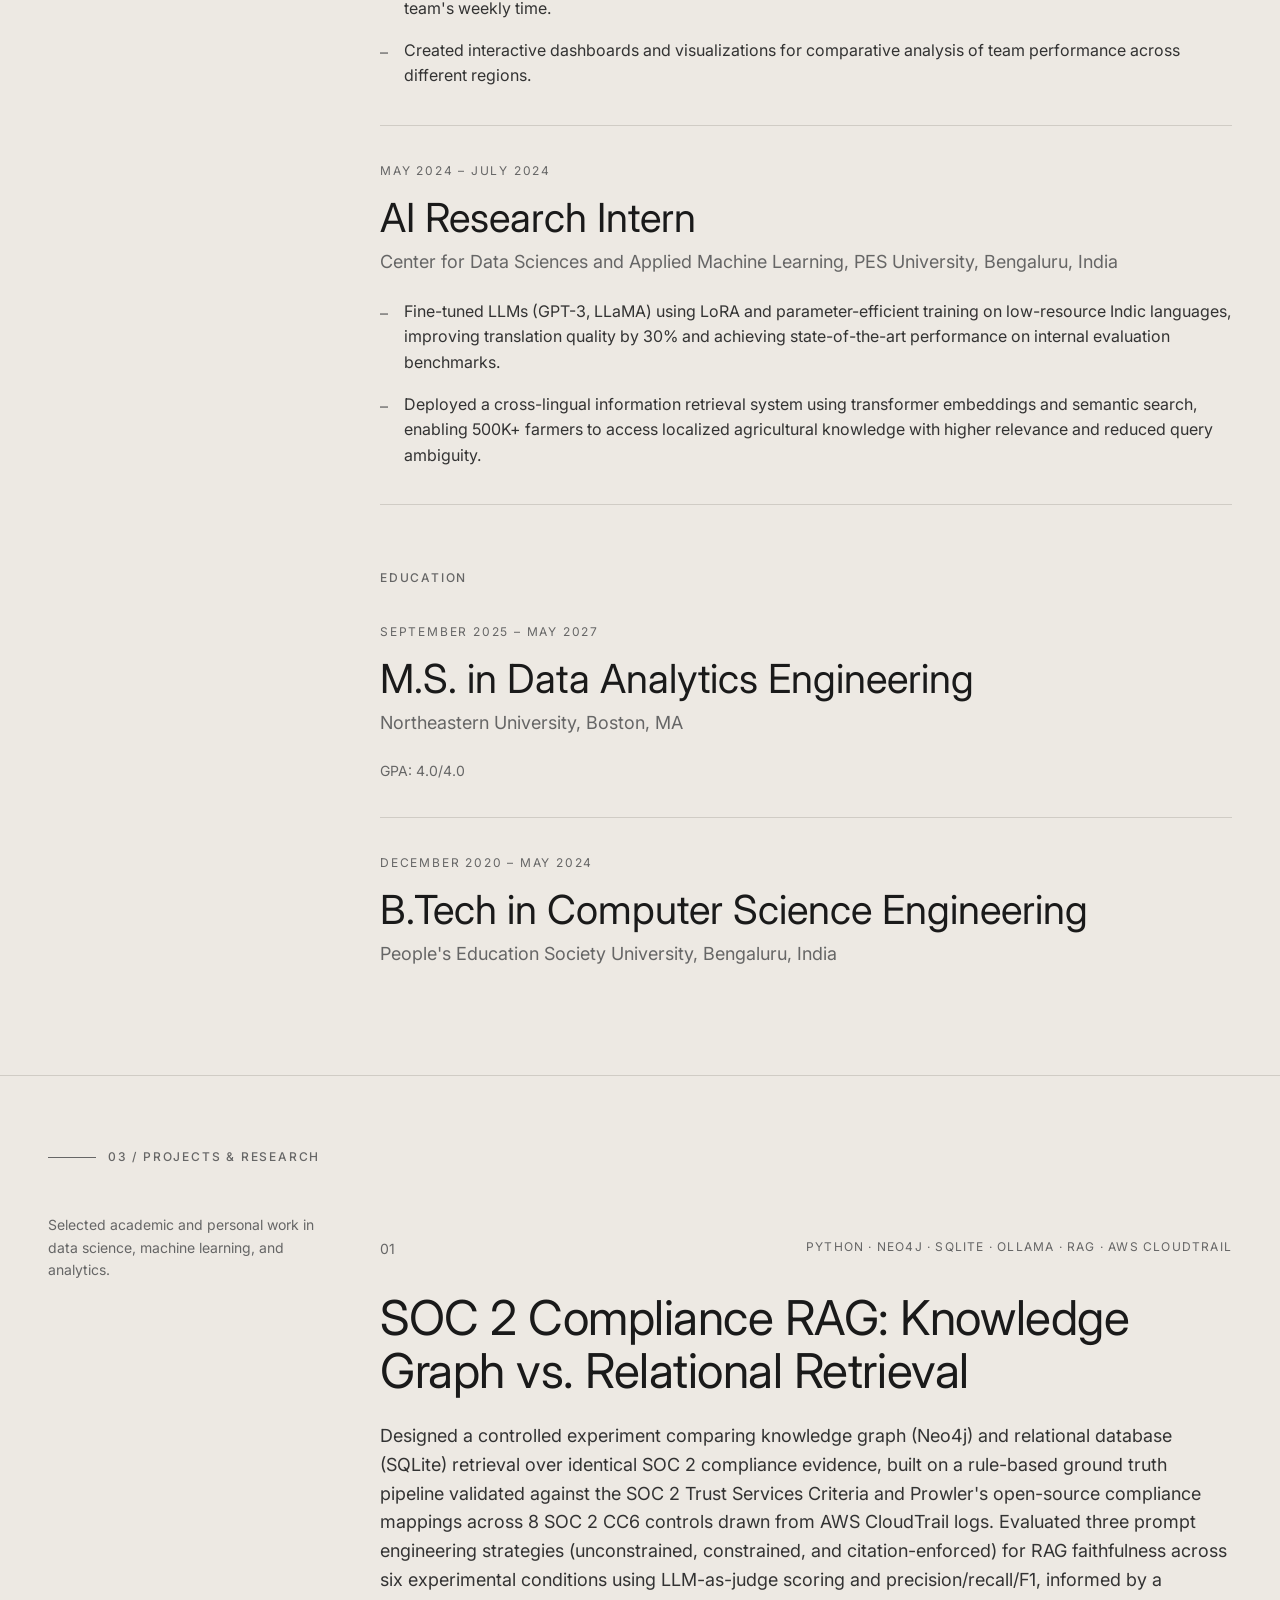
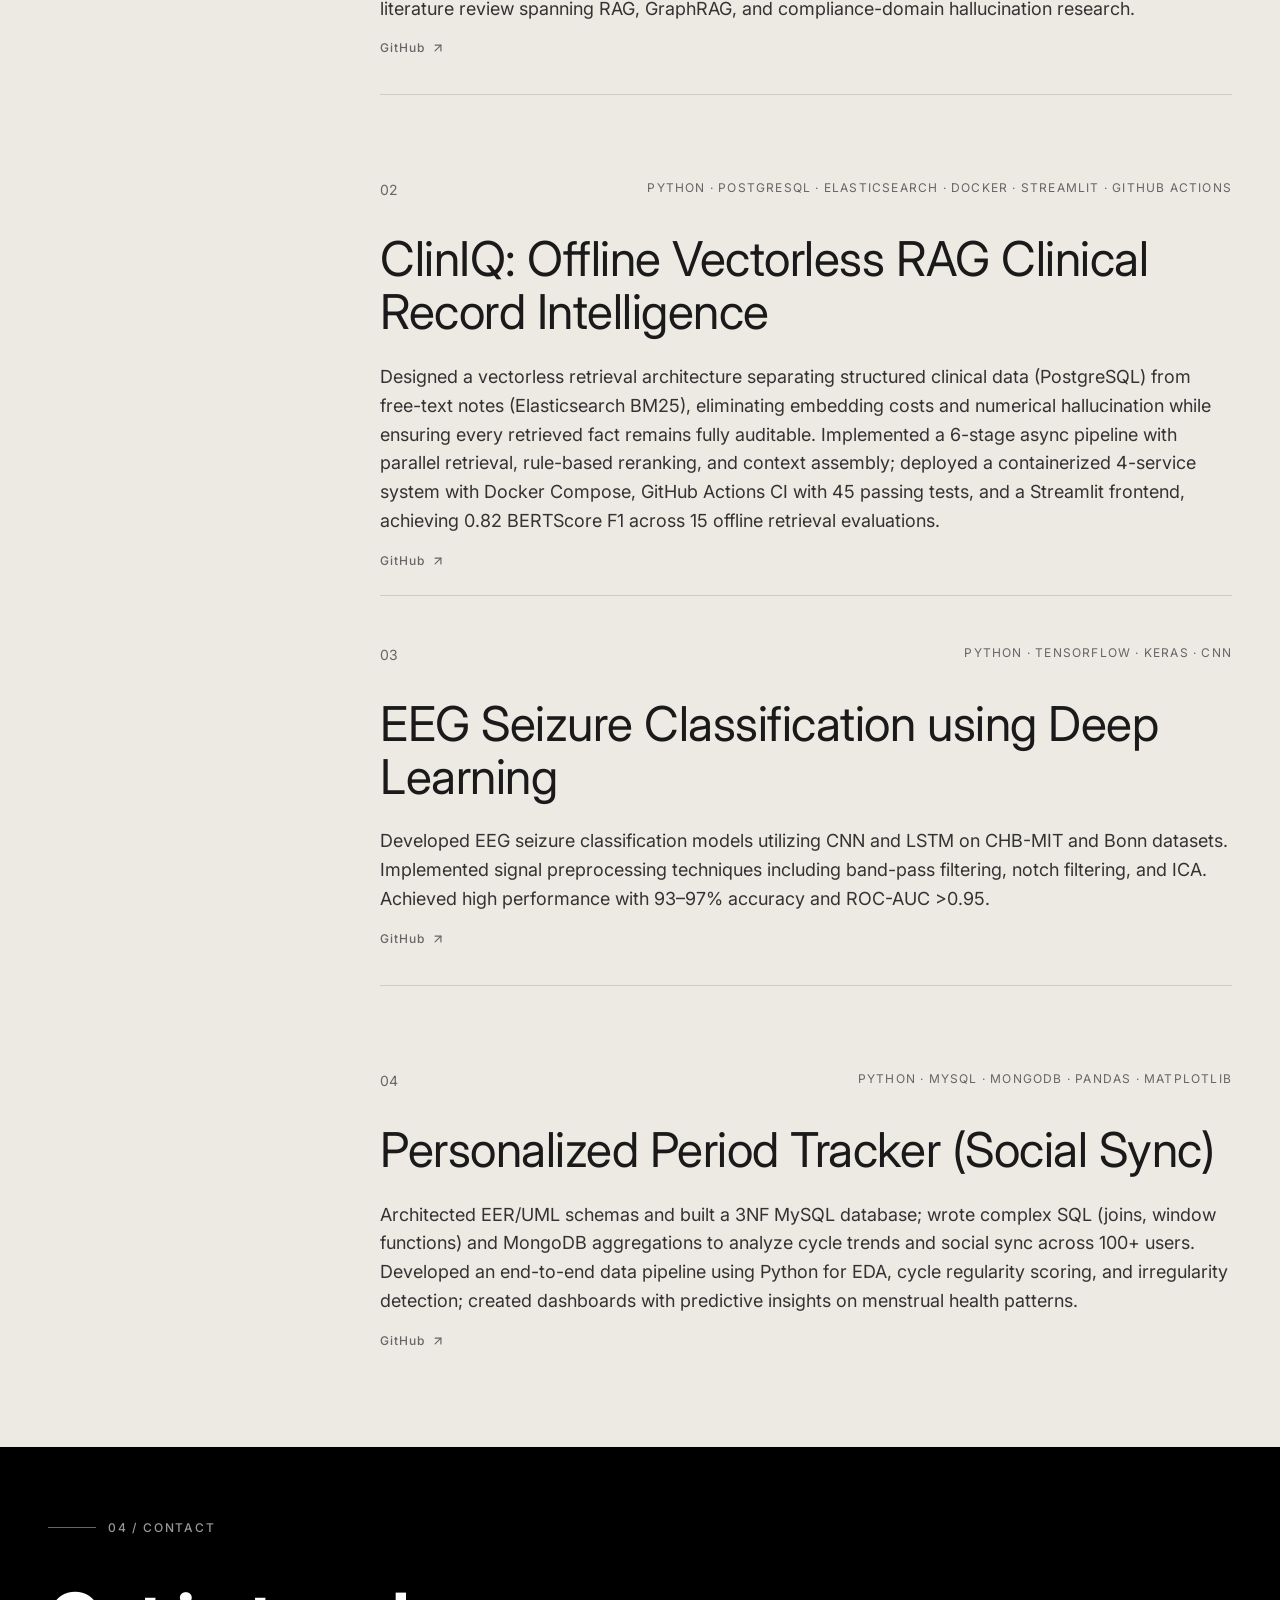
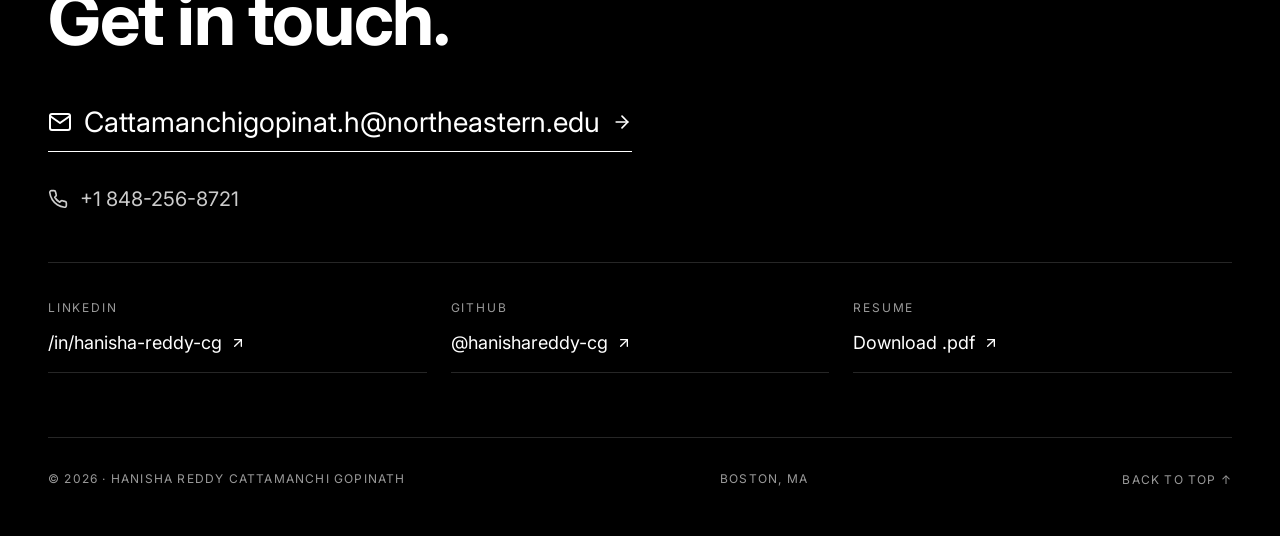
==== commit 94b07934: "Remove RFM segmentation and movie recommendation projects Co-Authored-By: Claude Opus 5.5 <noreply@a" ====
--- a/index.html
+++ b/index.html
@@ -1197,47 +1197,6 @@
                         <div class="project-header">
                             <span class="project-num">03</span>
                             <div class="project-meta">
-                                <p class="project-tech">PYTHON · PANDAS · SCIKIT-LEARN · MATPLOTLIB · SEABORN</p>
-                            </div>
-                        </div>
-                        <h3 class="project-title">Customer Segmentation using RFM Analysis</h3>
-                        <p class="project-desc">
-                            Applied RFM (Recency, Frequency, Monetary) analysis and K-Means clustering to segment e-commerce customers
-                            from a transactional retail dataset. Identified six distinct segments (Best, Loyal, Big Spenders, Normal,
-                            At-Risk, and Lost Customers) and delivered actionable marketing strategy recommendations for each group.
-                        </p>
-                        <a href="https://github.com/hanishareddy-cg/Customer-Segmentation-using-RFM-Analysis" target="_blank" class="project-link">
-                            GitHub
-                            <svg xmlns="http://www.w3.org/2000/svg" width="14" height="14" viewBox="0 0 24 24" fill="none" stroke="currentColor" stroke-width="2" stroke-linecap="round" stroke-linejoin="round"><line x1="7" y1="17" x2="17" y2="7"></line><polyline points="7 7 17 7 17 17"></polyline></svg>
-                        </a>
-                        <div class="divider"></div>
-                    </div>
-
-                    <div class="project-card project-light">
-                        <div class="project-header">
-                            <span class="project-num">04</span>
-                            <div class="project-meta">
-                                <p class="project-tech">PYTHON · SCIKIT-LEARN · PANDAS · COLLABORATIVE FILTERING · SVD</p>
-                            </div>
-                        </div>
-                        <h3 class="project-title">Movie Recommendation System: MovieLens Collaborative Filtering</h3>
-                        <p class="project-desc">
-                            Built and evaluated a movie recommendation system using popularity-based, collaborative filtering, and matrix
-                            factorization (SVD) approaches on 100K ratings from 671 users across 9,000+ movies. Implemented a full
-                            preprocessing and feature engineering pipeline and evaluated models on both rating accuracy (RMSE) and
-                            ranking relevance (Precision@K, Recall@K, NDCG@K).
-                        </p>
-                        <a href="https://github.com/hanishareddy-cg/Movie-Recommendation-System---MovieLens-Collaborative-Filtering" target="_blank" class="project-link">
-                            GitHub
-                            <svg xmlns="http://www.w3.org/2000/svg" width="14" height="14" viewBox="0 0 24 24" fill="none" stroke="currentColor" stroke-width="2" stroke-linecap="round" stroke-linejoin="round"><line x1="7" y1="17" x2="17" y2="7"></line><polyline points="7 7 17 7 17 17"></polyline></svg>
-                        </a>
-                        <div class="divider"></div>
-                    </div>
-
-                    <div class="project-card project-dark">
-                        <div class="project-header">
-                            <span class="project-num">05</span>
-                            <div class="project-meta">
                                 <p class="project-tech">PYTHON · TENSORFLOW · KERAS · CNN</p>
                             </div>
                         </div>
@@ -1256,7 +1215,7 @@
 
                     <div class="project-card project-light">
                         <div class="project-header">
-                            <span class="project-num">06</span>
+                            <span class="project-num">04</span>
                             <div class="project-meta">
                                 <p class="project-tech">PYTHON · MYSQL · MONGODB · PANDAS · MATPLOTLIB</p>
                             </div>
